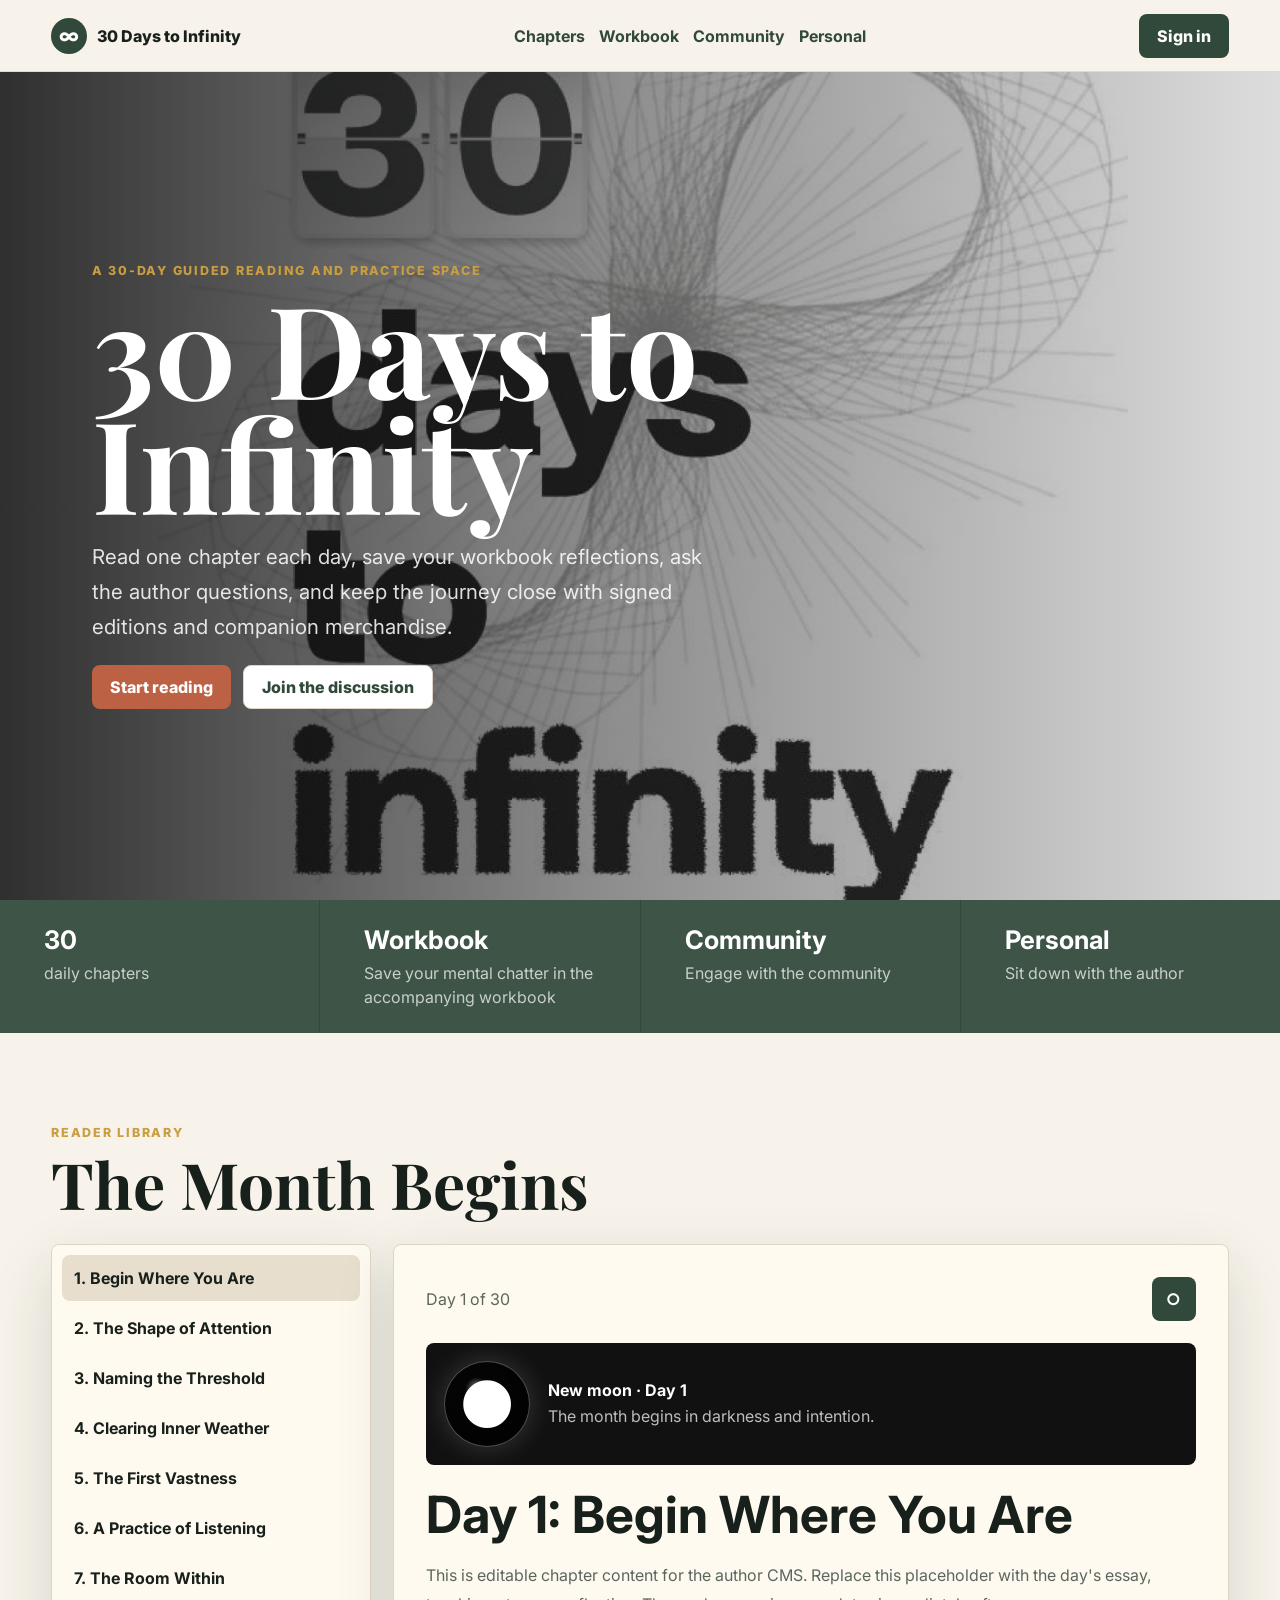
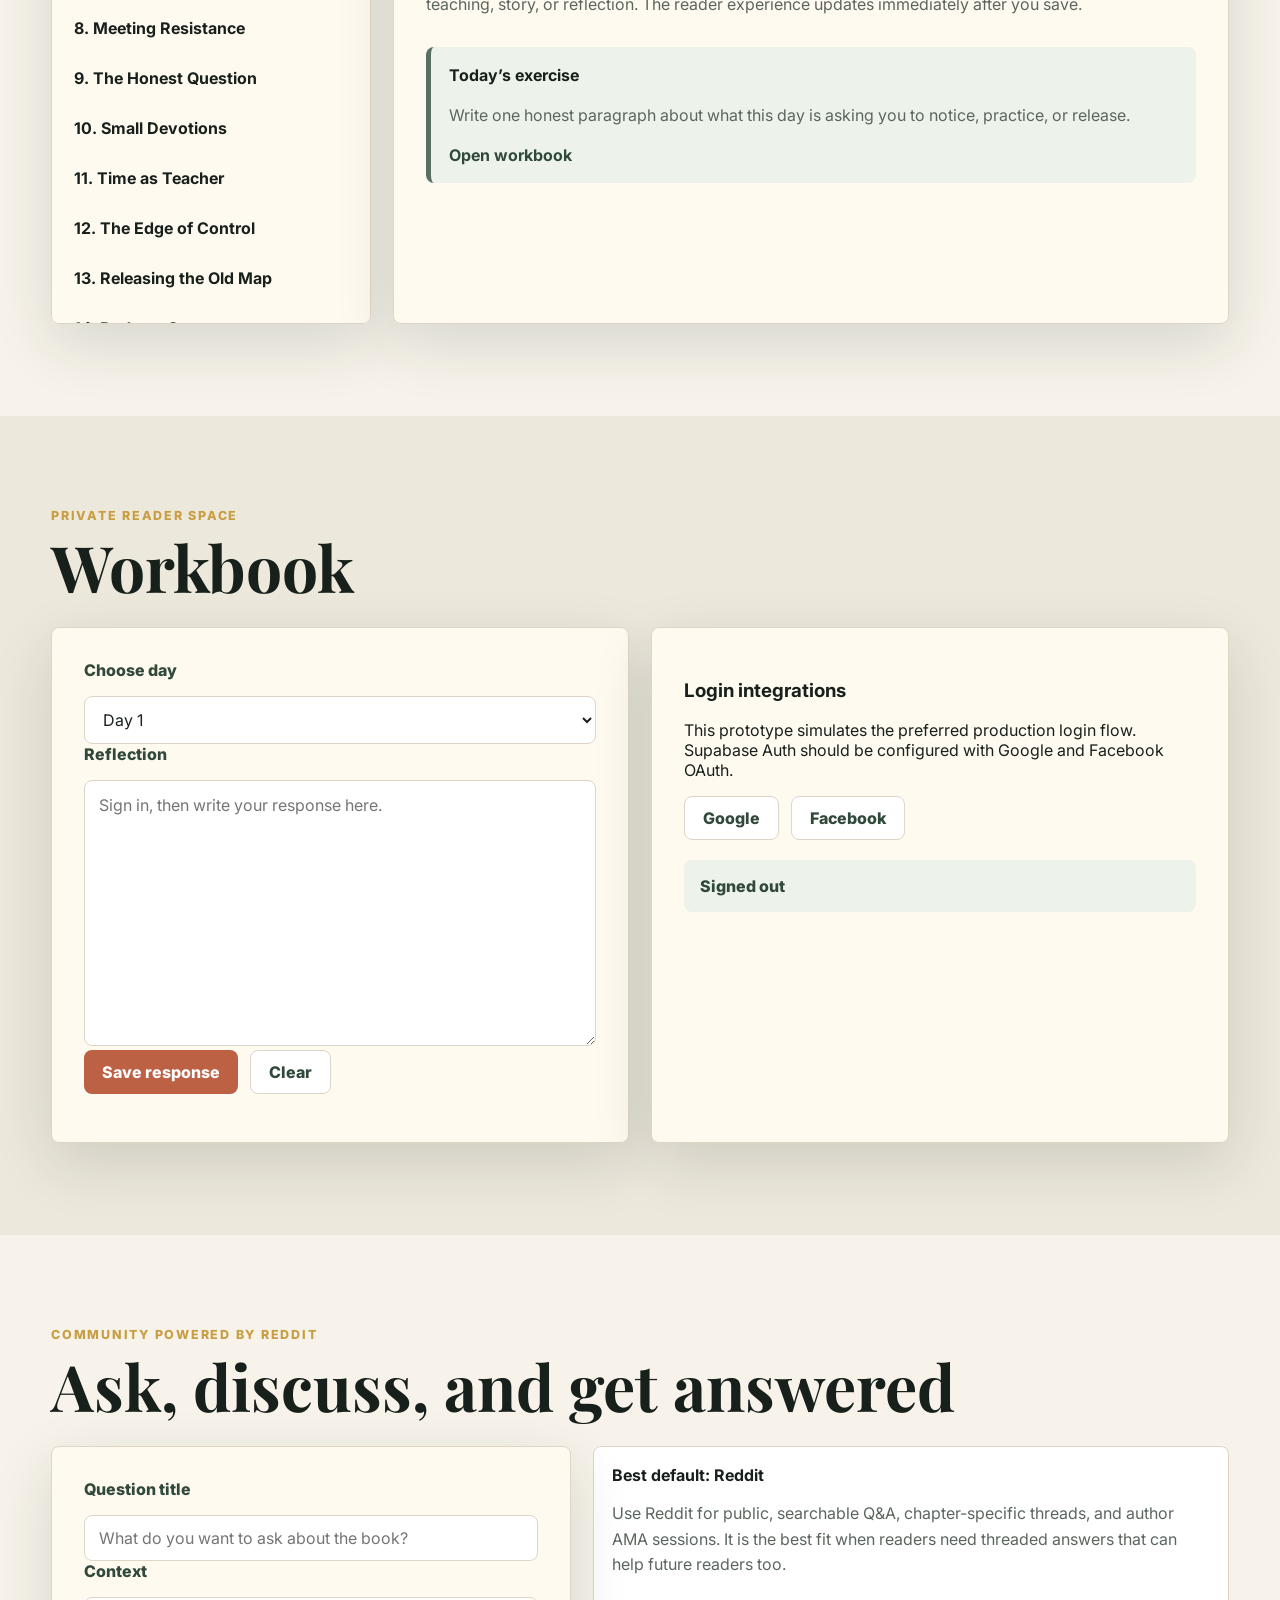
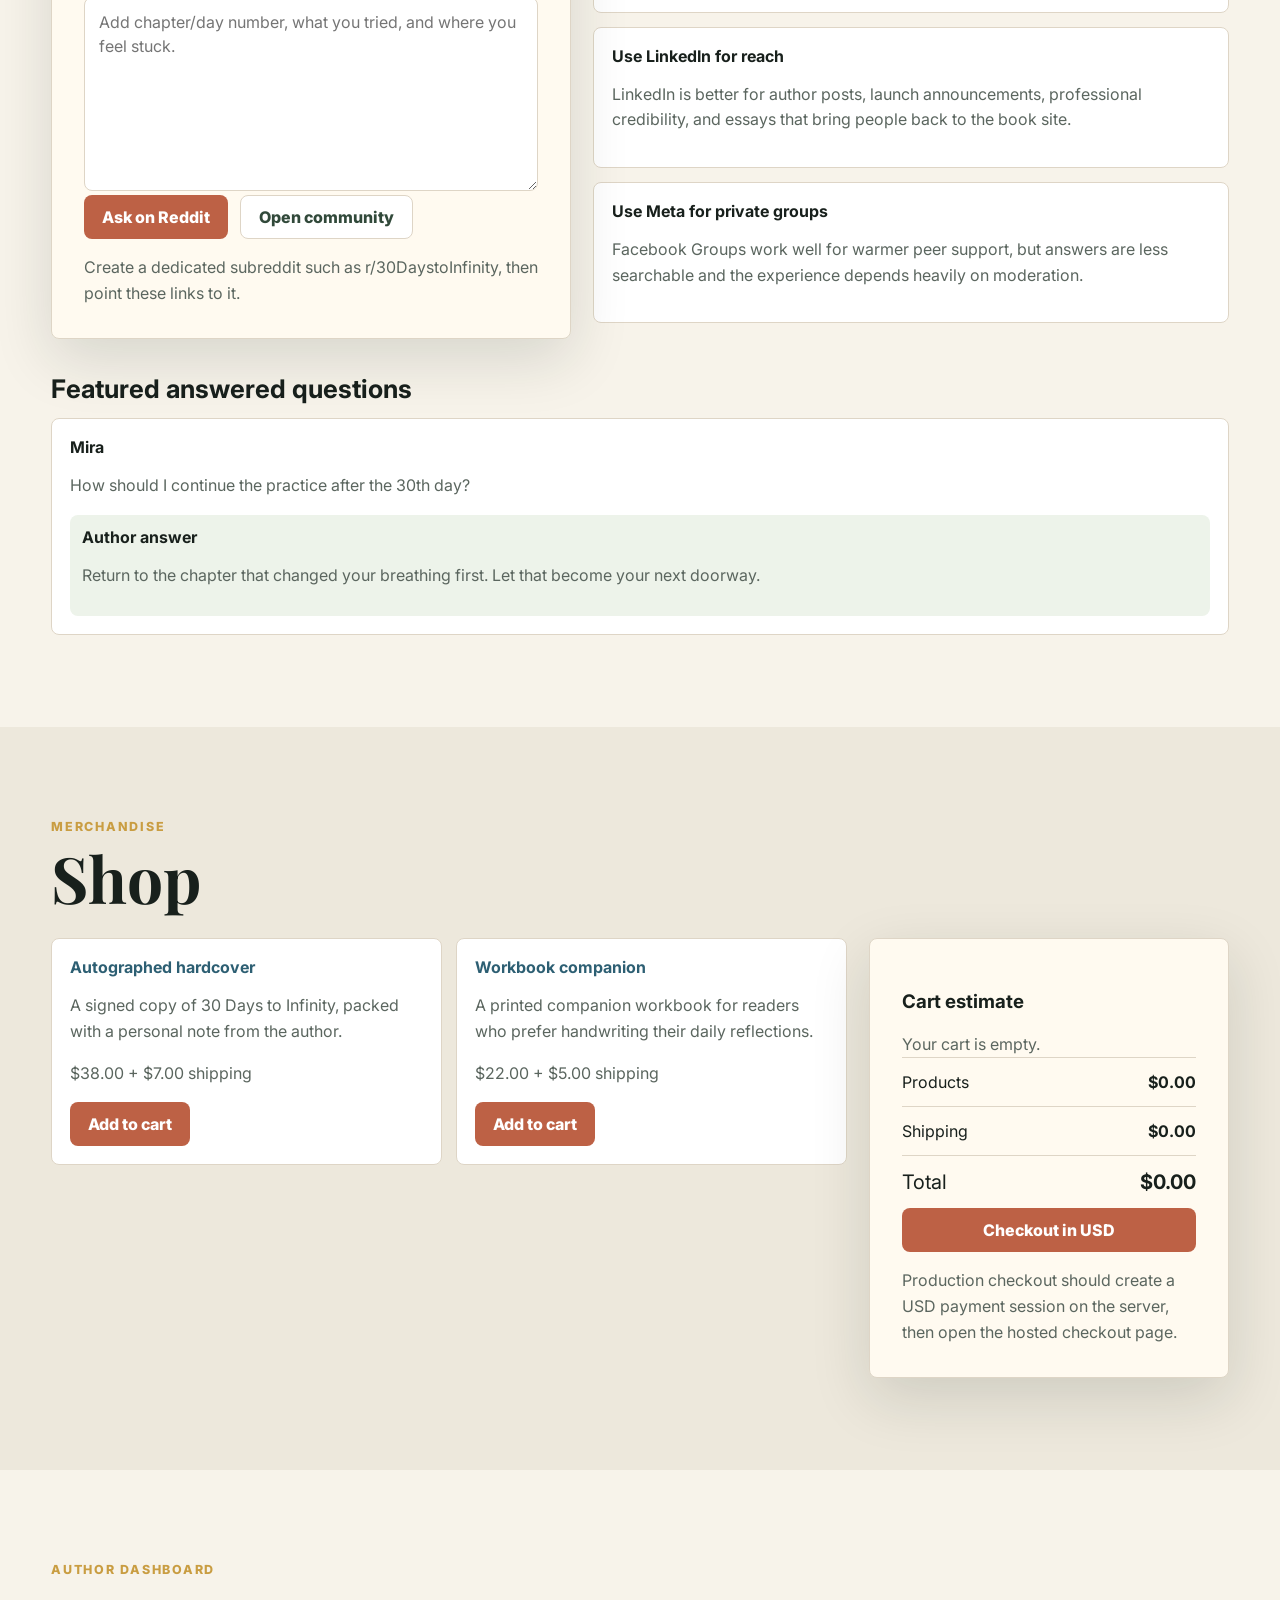
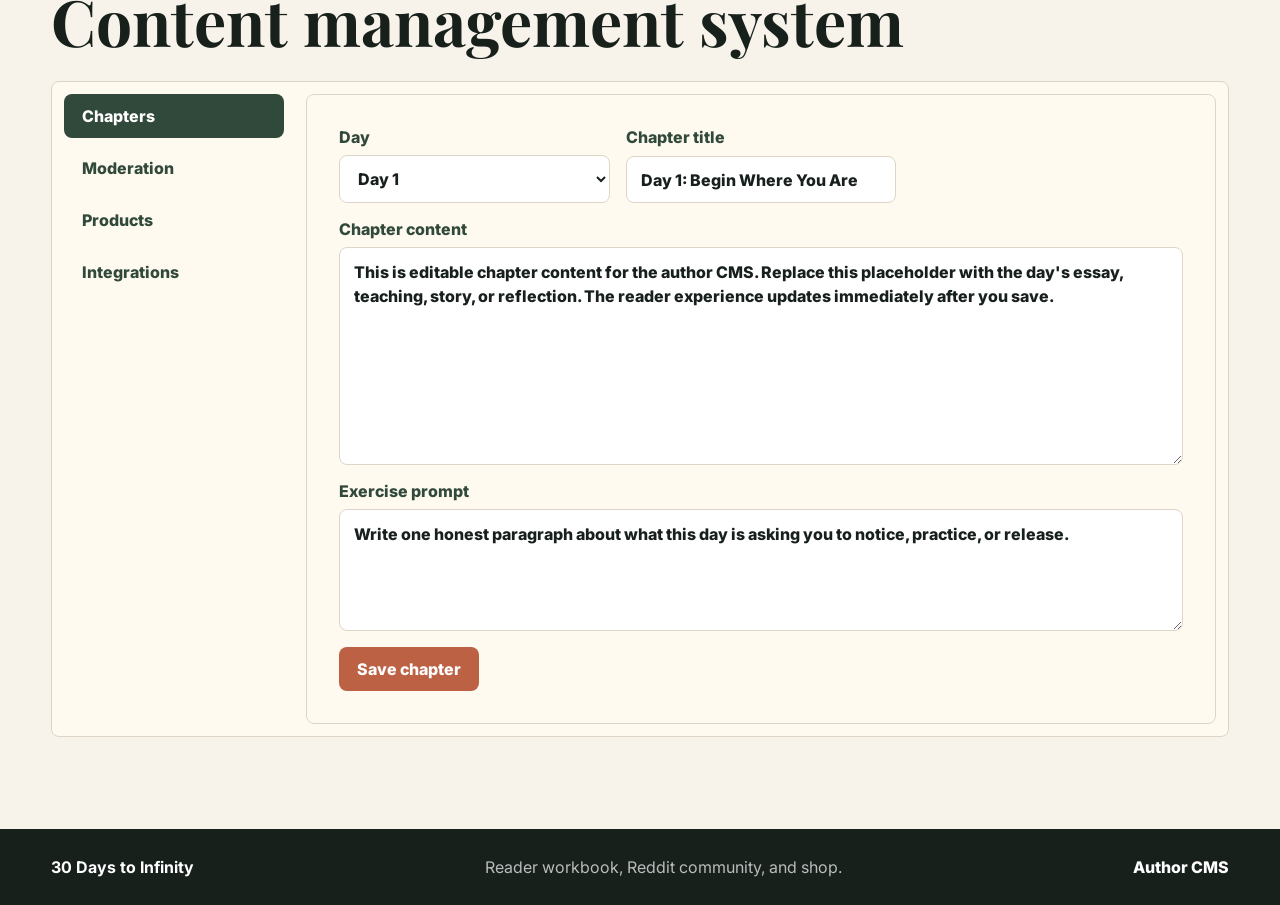
==== index.html @ 1b07949b "Refine homepage prompts and add moon phases" ====
<!doctype html>
<html lang="en">
  <head>
    <meta charset="UTF-8" />
    <meta name="viewport" content="width=device-width, initial-scale=1.0" />
    <title>30 Days to Infinity</title>
    <link rel="preconnect" href="https://fonts.googleapis.com" />
    <link rel="preconnect" href="https://fonts.gstatic.com" crossorigin />
    <link
      href="https://fonts.googleapis.com/css2?family=Inter:wght@400;500;600;700;800&family=Playfair+Display:wght@700;800&display=swap"
      rel="stylesheet"
    />
    <link rel="stylesheet" href="styles.css" />
  </head>
  <body>
    <header class="site-header">
      <a class="brand" href="#home" aria-label="30 Days to Infinity home">
        <span class="brand-mark">∞</span>
        <span>30 Days to Infinity</span>
      </a>
      <nav aria-label="Primary">
        <a href="#chapters">Chapters</a>
        <a href="#workbook">Workbook</a>
        <a href="#community">Community</a>
        <a href="#shop">Personal</a>
      </nav>
      <button class="ghost-button" id="loginButton" type="button">Sign in</button>
    </header>

    <main>
      <section class="hero" id="home">
        <div class="hero-copy">
          <p class="eyebrow">A 30-day guided reading and practice space</p>
          <h1>30 Days to Infinity</h1>
          <p>
            Read one chapter each day, save your workbook reflections, ask the author
            questions, and keep the journey close with signed editions and companion
            merchandise.
          </p>
          <div class="hero-actions">
            <a class="primary-button" href="#chapters">Start reading</a>
            <a class="secondary-button" href="#community">Join the discussion</a>
          </div>
        </div>
      </section>

      <section class="status-band" aria-label="Platform status">
        <div>
          <strong>30</strong>
          <span>daily chapters</span>
        </div>
        <a href="#workbook">
          <strong>Workbook</strong>
          <span>Save your mental chatter in the accompanying workbook</span>
        </a>
        <a href="#community">
          <strong>Community</strong>
          <span>Engage with the community</span>
        </a>
        <a href="#shop">
          <strong>Personal</strong>
          <span>Sit down with the author</span>
        </a>
      </section>

      <section class="app-section" id="chapters">
        <div class="section-heading">
          <p class="eyebrow">Reader library</p>
          <h2>The Month Begins</h2>
        </div>
        <div class="reader-layout">
          <aside class="chapter-list" id="chapterList" aria-label="Chapter list"></aside>
          <article class="chapter-reader">
            <div class="reader-toolbar">
              <span id="chapterMeta"></span>
              <button class="icon-button" id="toggleComplete" type="button" title="Mark chapter complete">✓</button>
            </div>
            <div class="moon-phase" id="moonPhase">
              <div class="moon-glyph" id="moonGlyph" aria-hidden="true">🌑</div>
              <div>
                <strong id="moonPhaseName">New moon</strong>
                <span id="moonPhaseNote">Day 1 begins in darkness and intention.</span>
              </div>
            </div>
            <h3 id="chapterTitle"></h3>
            <p id="chapterBody"></p>
            <div class="exercise-callout">
              <strong>Today’s exercise</strong>
              <p id="chapterExercise"></p>
              <a class="text-link" href="#workbook">Open workbook</a>
            </div>
          </article>
        </div>
      </section>

      <section class="app-section muted" id="workbook">
        <div class="section-heading">
          <p class="eyebrow">Private reader space</p>
          <h2>Workbook</h2>
        </div>
        <div class="workbook-grid">
          <div class="tool-panel">
            <label for="workbookDay">Choose day</label>
            <select id="workbookDay"></select>
            <label for="workbookResponse">Reflection</label>
            <textarea id="workbookResponse" rows="10" placeholder="Sign in, then write your response here."></textarea>
            <div class="form-row">
              <button class="primary-button" id="saveWorkbook" type="button">Save response</button>
              <button class="secondary-button" id="clearWorkbook" type="button">Clear</button>
            </div>
            <p class="helper-text" id="workbookStatus"></p>
          </div>
          <div class="tool-panel">
            <h3>Login integrations</h3>
            <p>
              This prototype simulates the preferred production login flow.
              Supabase Auth should be configured with Google and Facebook OAuth.
            </p>
            <div class="provider-grid">
              <button class="provider" data-provider="Google" type="button">Google</button>
              <button class="provider" data-provider="Facebook" type="button">Facebook</button>
            </div>
            <div class="current-user" id="currentUser">Signed out</div>
          </div>
        </div>
      </section>

      <section class="app-section" id="community">
        <div class="section-heading">
          <p class="eyebrow">Community powered by Reddit</p>
          <h2>Ask, discuss, and get answered</h2>
        </div>
        <div class="reddit-layout">
          <form class="tool-panel reddit-compose" id="redditQuestionForm">
            <label for="redditTitle">Question title</label>
            <input id="redditTitle" type="text" placeholder="What do you want to ask about the book?" />
            <label for="redditBody">Context</label>
            <textarea id="redditBody" rows="7" placeholder="Add chapter/day number, what you tried, and where you feel stuck."></textarea>
            <div class="form-row">
              <button class="primary-button" type="submit">Ask on Reddit</button>
              <a class="secondary-button" id="redditCommunityLink" href="https://www.reddit.com/r/30DaystoInfinity/" target="_blank" rel="noreferrer">Open community</a>
            </div>
            <p class="helper-text" id="redditStatus">Create a dedicated subreddit such as r/30DaystoInfinity, then point these links to it.</p>
          </form>
          <div class="community-advice">
            <article class="integration-card">
              <strong>Best default: Reddit</strong>
              <p>Use Reddit for public, searchable Q&A, chapter-specific threads, and author AMA sessions. It is the best fit when readers need threaded answers that can help future readers too.</p>
            </article>
            <article class="integration-card">
              <strong>Use LinkedIn for reach</strong>
              <p>LinkedIn is better for author posts, launch announcements, professional credibility, and essays that bring people back to the book site.</p>
            </article>
            <article class="integration-card">
              <strong>Use Meta for private groups</strong>
              <p>Facebook Groups work well for warmer peer support, but answers are less searchable and the experience depends heavily on moderation.</p>
            </article>
          </div>
          <div class="featured-questions">
            <h3>Featured answered questions</h3>
            <div class="question-board" id="questionBoard"></div>
          </div>
        </div>
      </section>

      <section class="app-section muted" id="shop">
        <div class="section-heading">
          <p class="eyebrow">Merchandise</p>
          <h2>Shop</h2>
        </div>
        <div class="shop-layout">
          <div class="product-grid" id="productGrid"></div>
          <aside class="cart-panel">
            <h3>Cart estimate</h3>
            <div id="cartItems"></div>
            <div class="cart-line">
              <span>Products</span>
              <strong id="cartSubtotal">$0.00</strong>
            </div>
            <div class="cart-line">
              <span>Shipping</span>
              <strong id="cartShipping">$0.00</strong>
            </div>
            <div class="cart-total">
              <span>Total</span>
              <strong id="cartTotal">$0.00</strong>
            </div>
            <button class="primary-button full-width" id="checkoutButton" type="button">Checkout in USD</button>
            <p class="helper-text" id="checkoutStatus">Production checkout should create a USD payment session on the server, then open the hosted checkout page.</p>
          </aside>
        </div>
      </section>

      <section class="app-section" id="admin">
        <div class="section-heading">
          <p class="eyebrow">Author dashboard</p>
          <h2>Content management system</h2>
        </div>
        <div class="admin-shell">
          <aside class="admin-tabs" aria-label="CMS sections">
            <button class="active" data-admin-tab="chapters" type="button">Chapters</button>
            <button data-admin-tab="community" type="button">Moderation</button>
            <button data-admin-tab="products" type="button">Products</button>
            <button data-admin-tab="integrations" type="button">Integrations</button>
          </aside>
          <div class="admin-panel active" id="admin-chapters">
            <div class="form-grid">
              <label>
                Day
                <select id="cmsDay"></select>
              </label>
              <label>
                Chapter title
                <input id="cmsTitle" type="text" />
              </label>
            </div>
            <label>
              Chapter content
              <textarea id="cmsBody" rows="8"></textarea>
            </label>
            <label>
              Exercise prompt
              <textarea id="cmsExercise" rows="4"></textarea>
            </label>
            <button class="primary-button" id="saveChapter" type="button">Save chapter</button>
          </div>
          <div class="admin-panel" id="admin-community">
            <div class="moderation-list" id="moderationList"></div>
          </div>
          <div class="admin-panel" id="admin-products">
            <div class="form-grid">
              <label>
                Product
                <input id="productName" type="text" placeholder="Autographed copy" />
              </label>
              <label>
                Price
                <input id="productPrice" type="number" min="0" step="0.01" />
              </label>
              <label>
                Shipping
                <input id="productShipping" type="number" min="0" step="0.01" />
              </label>
            </div>
            <label>
              Description
              <textarea id="productDescription" rows="4"></textarea>
            </label>
            <button class="primary-button" id="addProduct" type="button">Add product</button>
          </div>
          <div class="admin-panel" id="admin-integrations">
            <div class="integration-grid">
              <div class="integration-card">
                <strong>Supabase CMS</strong>
                <p>Public chapters, private workbook responses, author-only CMS updates, and approval-first community moderation.</p>
                <code>docs/supabase-schema.sql</code>
              </div>
              <div class="integration-card">
                <strong>Google + Facebook login</strong>
                <p>Enable both providers in Supabase Auth and restrict moderator tools to users listed in the author profile table.</p>
                <code>SUPABASE_URL · SUPABASE_ANON_KEY</code>
              </div>
              <div class="integration-card">
                <strong>USD checkout</strong>
                <p>Create checkout sessions from a serverless endpoint, calculate product and shipping totals server-side, and confirm payment webhooks.</p>
                <code>CHECKOUT_PUBLIC_KEY · CHECKOUT_SECRET_KEY</code>
              </div>
            </div>
          </div>
        </div>
      </section>
    </main>

    <footer>
      <strong>30 Days to Infinity</strong>
      <span>Reader workbook, Reddit community, and shop.</span>
      <a href="#admin">Author CMS</a>
    </footer>

    <script src="app.js"></script>
  </body>
</html>
---- styles.css ----
:root {
  color-scheme: light;
  --ink: #18201c;
  --muted-ink: #5b665f;
  --paper: #f7f3ea;
  --panel: #fffaf0;
  --line: #ded5c6;
  --sage: #586f61;
  --sage-dark: #31493a;
  --terracotta: #bd6145;
  --gold: #c99d42;
  --blue: #2d5f73;
  --shadow: 0 20px 60px rgba(24, 32, 28, 0.14);
}

* {
  box-sizing: border-box;
}

html {
  scroll-behavior: smooth;
}

body {
  margin: 0;
  background: var(--paper);
  color: var(--ink);
  font-family: Inter, system-ui, sans-serif;
}

button,
input,
select,
textarea {
  font: inherit;
}

.site-header {
  align-items: center;
  backdrop-filter: blur(18px);
  background: rgba(247, 243, 234, 0.88);
  border-bottom: 1px solid rgba(222, 213, 198, 0.8);
  display: flex;
  gap: 24px;
  justify-content: space-between;
  min-height: 72px;
  padding: 12px clamp(18px, 4vw, 56px);
  position: sticky;
  top: 0;
  z-index: 10;
}

.brand {
  align-items: center;
  color: var(--ink);
  display: inline-flex;
  font-weight: 800;
  gap: 10px;
  text-decoration: none;
}

.brand-mark {
  align-items: center;
  background: var(--sage-dark);
  border-radius: 50%;
  color: #fff;
  display: inline-flex;
  font-size: 20px;
  height: 36px;
  justify-content: center;
  width: 36px;
}

nav {
  display: flex;
  flex-wrap: wrap;
  gap: 14px;
  justify-content: center;
}

nav a,
.text-link {
  color: var(--sage-dark);
  font-weight: 700;
  text-decoration: none;
}

.hero {
  align-items: center;
  background:
    linear-gradient(90deg, rgba(12, 13, 12, 0.86), rgba(12, 13, 12, 0.48) 46%, rgba(12, 13, 12, 0.14)),
    url("assets/book-cover.png") center / cover no-repeat;
  background-color: #111;
  color: #fff;
  display: flex;
  min-height: calc(100vh - 72px);
  padding: clamp(40px, 8vw, 92px);
}

.hero-copy {
  max-width: 680px;
}

.eyebrow {
  color: var(--gold);
  font-size: 0.78rem;
  font-weight: 800;
  letter-spacing: 0.14em;
  margin: 0 0 12px;
  text-transform: uppercase;
}

.hero h1,
.section-heading h2 {
  font-family: "Playfair Display", Georgia, serif;
}

.hero h1 {
  font-size: clamp(3.6rem, 10vw, 8.8rem);
  line-height: 0.9;
  margin: 0;
}

.hero p:not(.eyebrow) {
  color: rgba(255, 255, 255, 0.86);
  font-size: clamp(1rem, 2vw, 1.28rem);
  line-height: 1.7;
  max-width: 620px;
}

.hero-actions,
.form-row,
.provider-grid {
  display: flex;
  flex-wrap: wrap;
  gap: 12px;
}

.primary-button,
.secondary-button,
.ghost-button,
.icon-button,
.provider,
.admin-tabs button {
  border: 0;
  border-radius: 8px;
  cursor: pointer;
  font-weight: 800;
  min-height: 44px;
  padding: 0 18px;
}

.primary-button {
  align-items: center;
  background: var(--terracotta);
  color: #fff;
  display: inline-flex;
  justify-content: center;
  text-decoration: none;
}

.secondary-button,
.provider {
  align-items: center;
  background: #fff;
  border: 1px solid var(--line);
  color: var(--sage-dark);
  display: inline-flex;
  justify-content: center;
  text-decoration: none;
}

.ghost-button {
  background: var(--sage-dark);
  color: #fff;
}

.icon-button {
  aspect-ratio: 1;
  background: var(--sage-dark);
  color: #fff;
  padding: 0;
  width: 44px;
}

.status-band {
  background: var(--sage-dark);
  color: #fff;
  display: grid;
  gap: 1px;
  grid-template-columns: repeat(4, minmax(0, 1fr));
}

.status-band div,
.status-band a {
  background: rgba(255, 255, 255, 0.06);
  color: #fff;
  display: block;
  padding: 24px clamp(18px, 4vw, 44px);
  text-decoration: none;
}

.status-band a {
  transition:
    background 160ms ease,
    transform 160ms ease;
}

.status-band a:hover {
  background: rgba(255, 255, 255, 0.12);
  transform: translateY(-2px);
}

.status-band strong {
  display: block;
  font-size: clamp(1.35rem, 2vw, 2rem);
}

.status-band span {
  color: rgba(255, 255, 255, 0.72);
  display: block;
  line-height: 1.5;
  margin-top: 6px;
}

.app-section {
  padding: clamp(48px, 8vw, 92px) clamp(18px, 4vw, 56px);
}

.muted {
  background: #ede8dc;
}

.section-heading {
  margin: 0 auto 28px;
  max-width: 1180px;
}

.section-heading h2 {
  font-size: clamp(2.2rem, 5vw, 4.4rem);
  line-height: 1;
  margin: 0;
}

.reader-layout,
.workbook-grid,
.community-layout,
.reddit-layout,
.shop-layout,
.admin-shell {
  display: grid;
  gap: 22px;
  margin: 0 auto;
  max-width: 1180px;
}

.reader-layout {
  grid-template-columns: minmax(220px, 320px) 1fr;
}

.chapter-list,
.chapter-reader,
.tool-panel,
.cart-panel,
.admin-shell,
.admin-panel {
  background: var(--panel);
  border: 1px solid var(--line);
  border-radius: 8px;
  box-shadow: var(--shadow);
}

.chapter-list {
  max-height: 680px;
  overflow: auto;
  padding: 10px;
}

.chapter-list button {
  background: transparent;
  border: 0;
  border-radius: 8px;
  color: var(--ink);
  cursor: pointer;
  display: block;
  font-weight: 700;
  margin-bottom: 4px;
  min-height: 46px;
  padding: 10px 12px;
  text-align: left;
  width: 100%;
}

.chapter-list button.active {
  background: #e7decd;
}

.chapter-reader,
.tool-panel,
.cart-panel,
.admin-panel {
  padding: clamp(18px, 3vw, 32px);
}

.reader-toolbar,
.cart-line,
.cart-total {
  align-items: center;
  display: flex;
  justify-content: space-between;
}

.reader-toolbar {
  color: var(--muted-ink);
  gap: 12px;
}

.moon-phase {
  align-items: center;
  background: #111;
  border-radius: 8px;
  color: #fff;
  display: flex;
  gap: 18px;
  margin-top: 22px;
  padding: 18px;
}

.moon-glyph {
  align-items: center;
  aspect-ratio: 1;
  background:
    radial-gradient(circle at 38% 32%, rgba(255, 255, 255, 0.55), transparent 15%),
    #050505;
  border: 1px solid rgba(255, 255, 255, 0.28);
  border-radius: 50%;
  box-shadow:
    inset -12px -16px 28px rgba(0, 0, 0, 0.62),
    0 0 28px rgba(255, 255, 255, 0.16);
  display: inline-flex;
  font-size: 3.4rem;
  height: 86px;
  justify-content: center;
  line-height: 1;
  width: 86px;
}

.moon-phase strong,
.moon-phase span {
  display: block;
}

.moon-phase span {
  color: rgba(255, 255, 255, 0.72);
  line-height: 1.5;
  margin-top: 4px;
}

.chapter-reader h3 {
  font-size: clamp(1.8rem, 4vw, 3.2rem);
  margin: 18px 0 12px;
}

.chapter-reader p {
  color: var(--muted-ink);
  line-height: 1.8;
}

.exercise-callout {
  background: #edf3ea;
  border-left: 5px solid var(--sage);
  border-radius: 8px;
  margin-top: 28px;
  padding: 18px;
}

.workbook-grid,
.community-layout,
.reddit-layout,
.shop-layout {
  grid-template-columns: 1fr 1fr;
}

label {
  color: var(--sage-dark);
  display: grid;
  font-weight: 800;
  gap: 8px;
  margin-bottom: 16px;
}

input,
select,
textarea {
  background: #fff;
  border: 1px solid var(--line);
  border-radius: 8px;
  color: var(--ink);
  padding: 12px 14px;
  width: 100%;
}

textarea {
  line-height: 1.5;
  resize: vertical;
}

.helper-text {
  color: var(--muted-ink);
  line-height: 1.6;
  margin-bottom: 0;
}

.current-user {
  background: #edf3ea;
  border-radius: 8px;
  color: var(--sage-dark);
  font-weight: 800;
  margin-top: 20px;
  padding: 16px;
}

.question-board,
.product-grid,
.moderation-list {
  display: grid;
  gap: 14px;
}

.question-card,
.product-card,
.moderation-card,
.cart-item,
.integration-card {
  background: #fff;
  border: 1px solid var(--line);
  border-radius: 8px;
  padding: 18px;
}

.question-card.pending {
  border-style: dashed;
}

.question-card p,
.product-card p,
.moderation-card p,
.integration-card p {
  color: var(--muted-ink);
  line-height: 1.6;
}

.integration-grid {
  display: grid;
  gap: 14px;
  grid-template-columns: repeat(3, minmax(0, 1fr));
}

.integration-card code {
  background: #edf3ea;
  border-radius: 6px;
  color: var(--sage-dark);
  display: block;
  font-size: 0.86rem;
  overflow-wrap: anywhere;
  padding: 10px;
}

.reddit-layout {
  align-items: start;
  grid-template-columns: minmax(280px, 0.9fr) minmax(300px, 1.1fr);
}

.reddit-compose {
  position: sticky;
  top: 92px;
}

.community-advice {
  display: grid;
  gap: 14px;
}

.featured-questions {
  grid-column: 1 / -1;
}

.featured-questions h3 {
  font-size: 1.6rem;
  margin: 12px 0 14px;
}

.answer {
  background: #edf3ea;
  border-radius: 8px;
  margin-top: 12px;
  padding: 12px;
}

.shop-layout {
  align-items: start;
  grid-template-columns: 1fr minmax(280px, 360px);
}

.product-grid {
  grid-template-columns: repeat(2, minmax(0, 1fr));
}

.product-card strong {
  color: var(--blue);
  display: block;
  margin-bottom: 8px;
}

.cart-panel {
  position: sticky;
  top: 92px;
}

.cart-line,
.cart-total {
  border-top: 1px solid var(--line);
  padding: 14px 0;
}

.cart-total {
  font-size: 1.25rem;
}

.full-width {
  width: 100%;
}

.admin-shell {
  align-items: start;
  box-shadow: none;
  grid-template-columns: 220px 1fr;
  padding: 12px;
}

.admin-tabs {
  display: grid;
  gap: 8px;
}

.admin-tabs button {
  background: transparent;
  color: var(--sage-dark);
  text-align: left;
}

.admin-tabs button.active {
  background: var(--sage-dark);
  color: #fff;
}

.admin-panel {
  box-shadow: none;
  display: none;
}

.admin-panel.active {
  display: block;
}

.form-grid {
  display: grid;
  gap: 16px;
  grid-template-columns: repeat(3, minmax(0, 1fr));
}

footer {
  align-items: center;
  background: var(--ink);
  color: #fff;
  display: flex;
  flex-wrap: wrap;
  gap: 12px;
  justify-content: space-between;
  padding: 28px clamp(18px, 4vw, 56px);
}

footer span {
  color: rgba(255, 255, 255, 0.7);
}

footer a {
  color: #fff;
  font-weight: 800;
  text-decoration: none;
}

@media (max-width: 900px) {
  .site-header {
    align-items: flex-start;
    flex-direction: column;
  }

  nav {
    justify-content: flex-start;
  }

  .hero {
    min-height: 760px;
  }

  .status-band,
  .reader-layout,
  .workbook-grid,
  .community-layout,
  .reddit-layout,
  .shop-layout,
  .admin-shell,
  .product-grid,
  .integration-grid,
  .form-grid {
    grid-template-columns: 1fr;
  }

  .cart-panel {
    position: static;
  }
}

@media (max-width: 560px) {
  .hero {
    background:
      linear-gradient(180deg, rgba(12, 13, 12, 0.48), rgba(12, 13, 12, 0.86)),
      url("assets/book-cover.png") center / cover no-repeat;
    align-items: flex-end;
    min-height: 760px;
    padding-top: 220px;
  }

  .hero h1 {
    font-size: clamp(3rem, 18vw, 4.8rem);
  }

  .primary-button,
  .secondary-button,
  .ghost-button {
    width: 100%;
  }
}
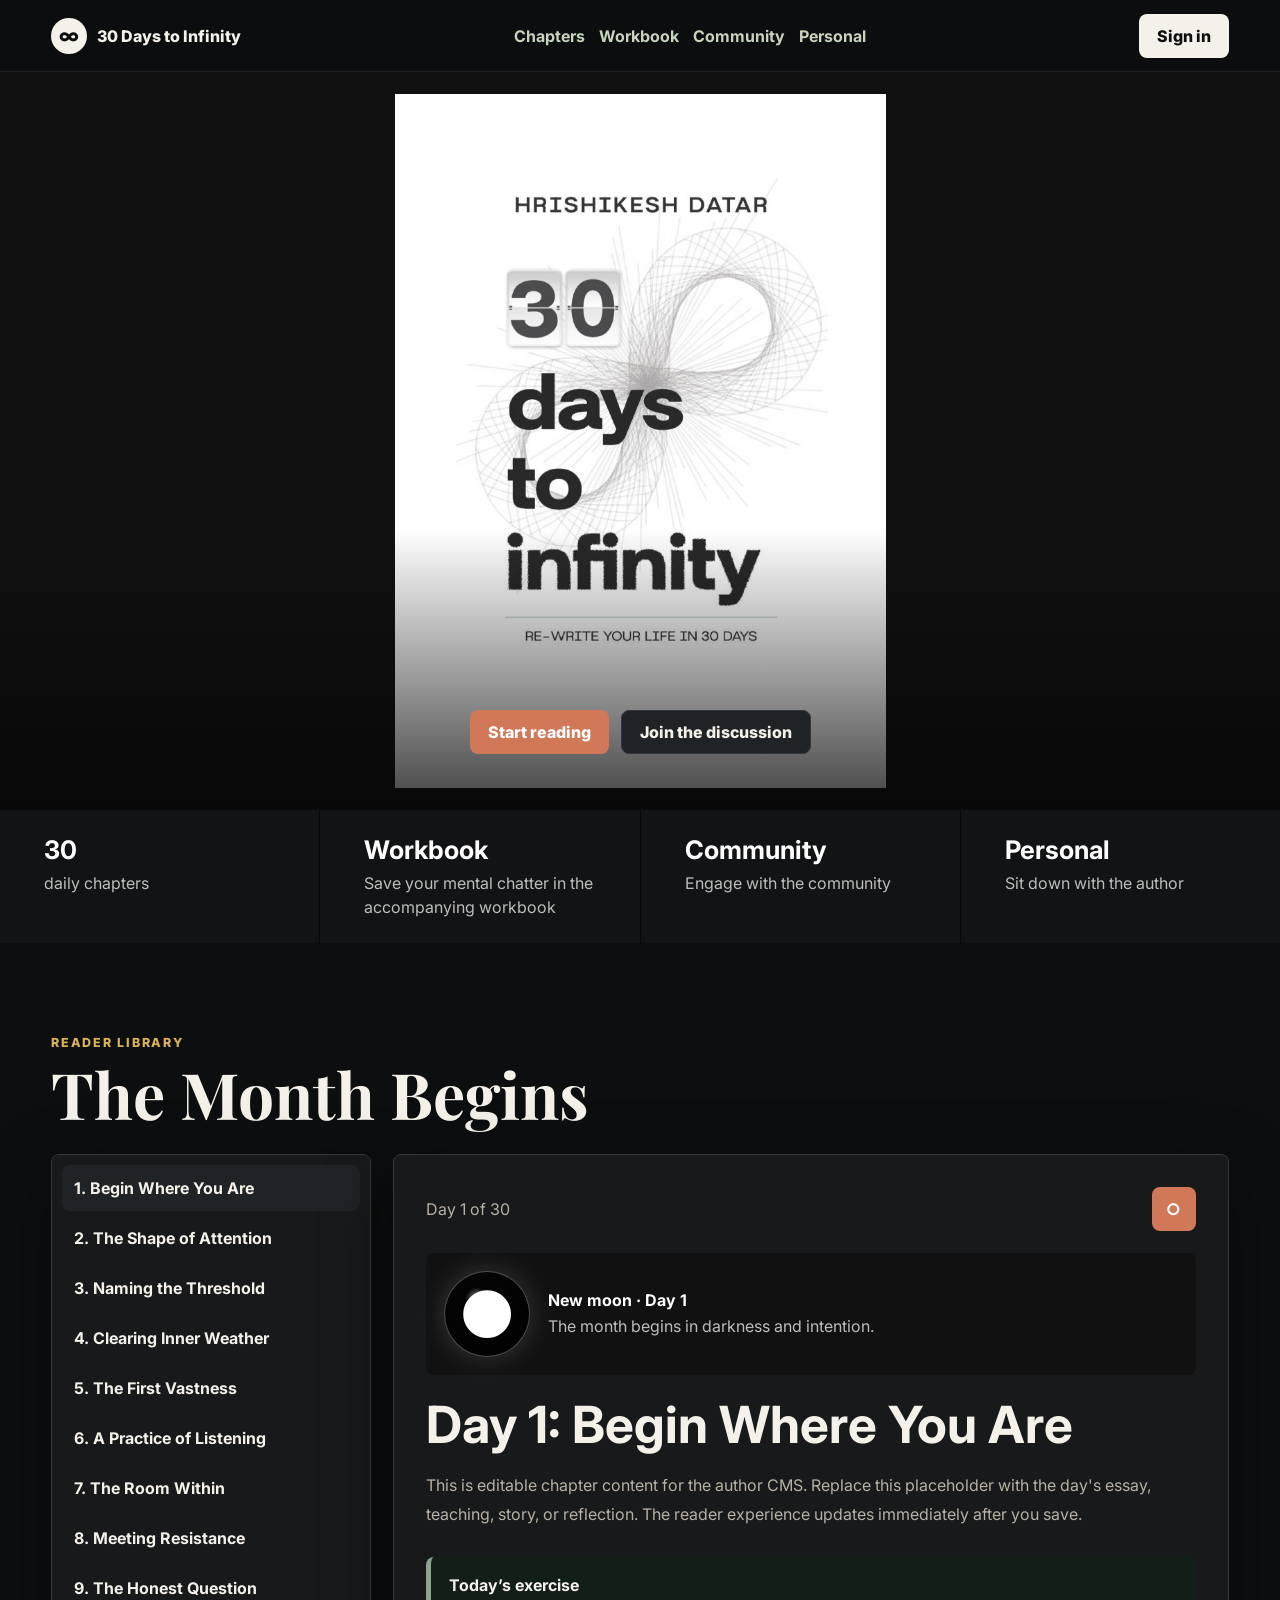
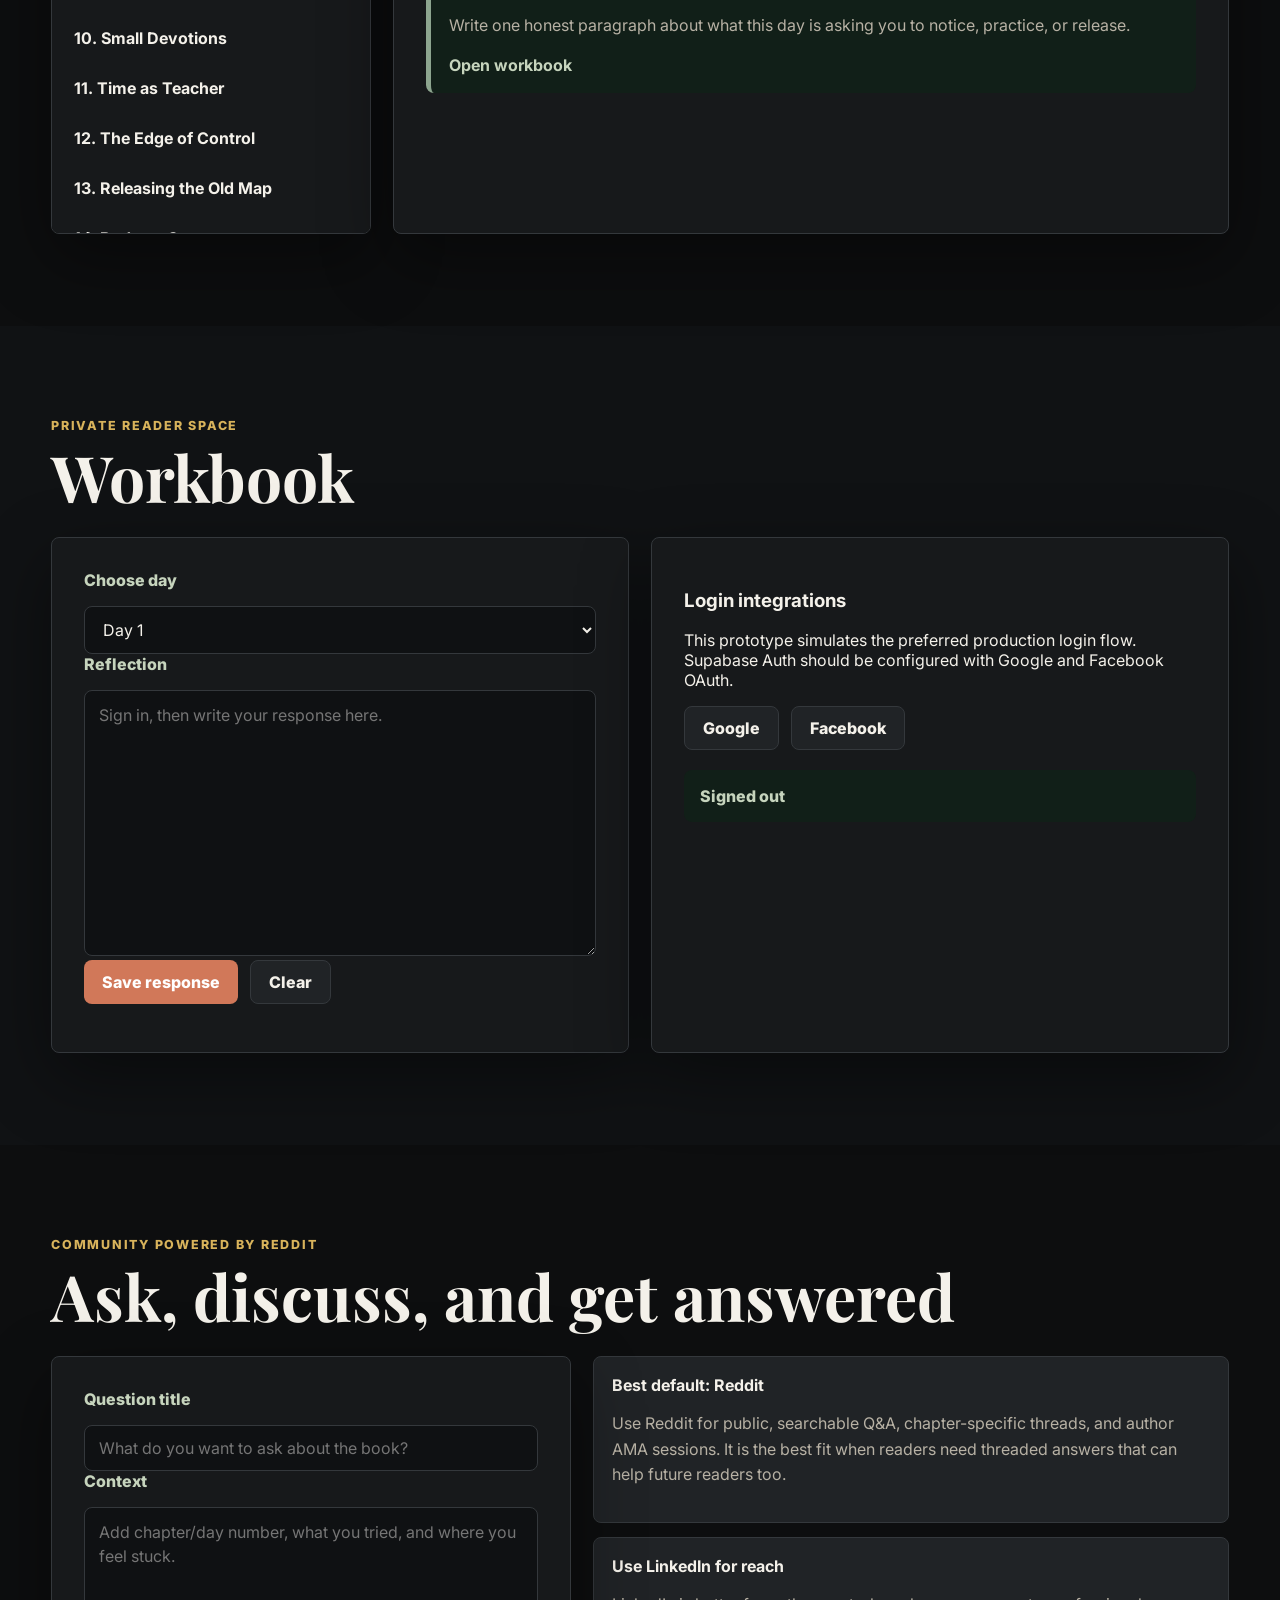
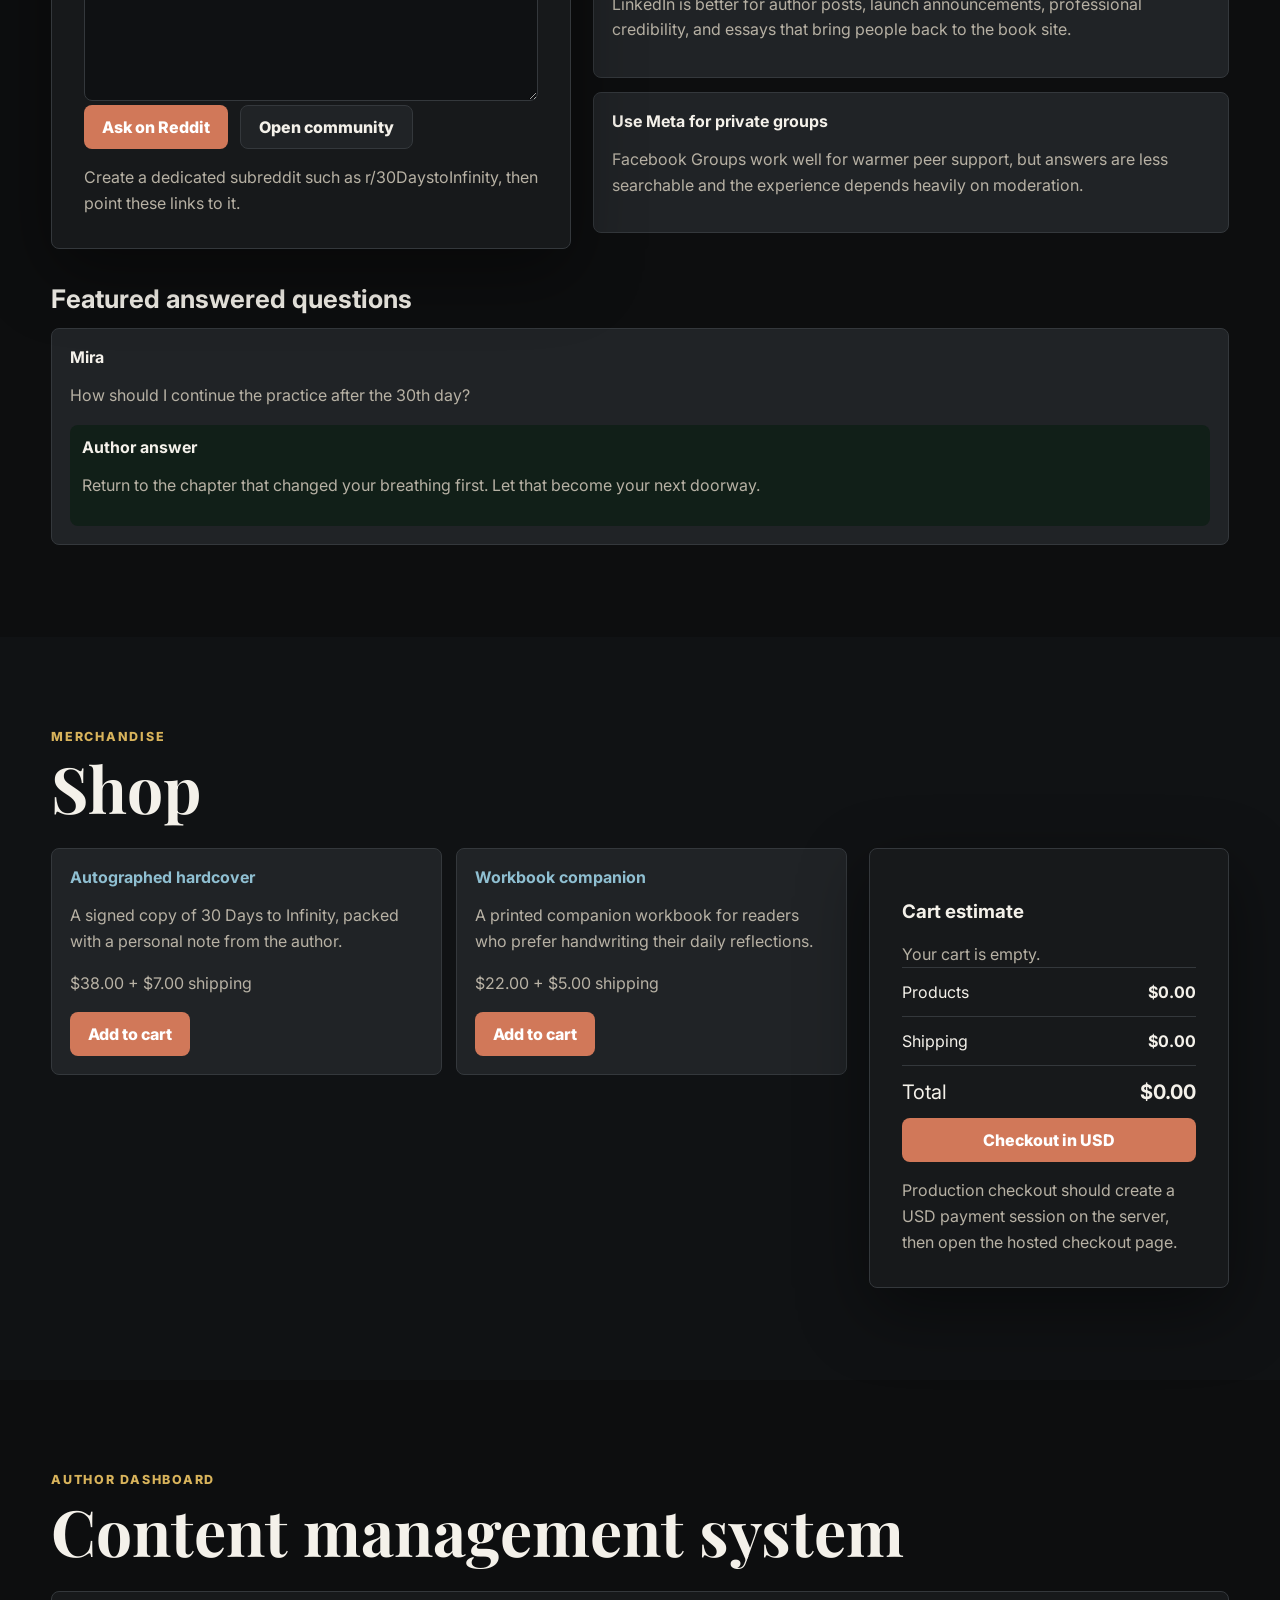
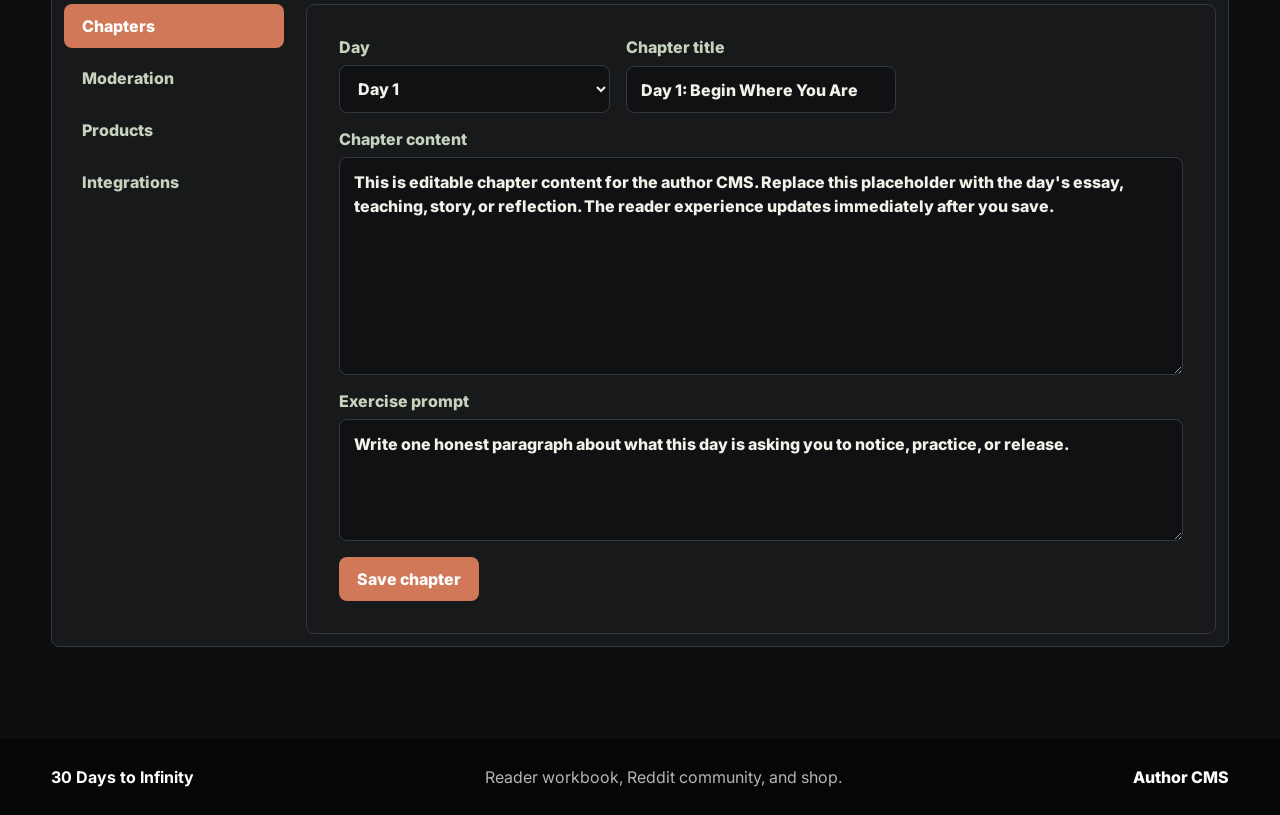
==== commit bc3aa17d: "Simplify hero and test dark mode" ====
--- a/index.html
+++ b/index.html
@@ -30,13 +30,6 @@
     <main>
       <section class="hero" id="home">
         <div class="hero-copy">
-          <p class="eyebrow">A 30-day guided reading and practice space</p>
-          <h1>30 Days to Infinity</h1>
-          <p>
-            Read one chapter each day, save your workbook reflections, ask the author
-            questions, and keep the journey close with signed editions and companion
-            merchandise.
-          </p>
           <div class="hero-actions">
             <a class="primary-button" href="#chapters">Start reading</a>
             <a class="secondary-button" href="#community">Join the discussion</a>
--- a/styles.css
+++ b/styles.css
@@ -1,16 +1,17 @@
 :root {
-  color-scheme: light;
-  --ink: #18201c;
-  --muted-ink: #5b665f;
-  --paper: #f7f3ea;
-  --panel: #fffaf0;
-  --line: #ded5c6;
-  --sage: #586f61;
-  --sage-dark: #31493a;
-  --terracotta: #bd6145;
-  --gold: #c99d42;
-  --blue: #2d5f73;
-  --shadow: 0 20px 60px rgba(24, 32, 28, 0.14);
+  color-scheme: dark;
+  --ink: #f4f1ea;
+  --muted-ink: #b7b1a4;
+  --paper: #0d0e0f;
+  --panel: #17191b;
+  --panel-strong: #202326;
+  --line: #34383c;
+  --sage: #8da58f;
+  --sage-dark: #c6d4bd;
+  --terracotta: #d17859;
+  --gold: #d8b35b;
+  --blue: #8fbfd1;
+  --shadow: 0 24px 70px rgba(0, 0, 0, 0.42);
 }
 
 * {
@@ -38,8 +39,8 @@
 .site-header {
   align-items: center;
   backdrop-filter: blur(18px);
-  background: rgba(247, 243, 234, 0.88);
-  border-bottom: 1px solid rgba(222, 213, 198, 0.8);
+  background: rgba(13, 14, 15, 0.88);
+  border-bottom: 1px solid rgba(255, 255, 255, 0.08);
   display: flex;
   gap: 24px;
   justify-content: space-between;
@@ -61,9 +62,9 @@
 
 .brand-mark {
   align-items: center;
-  background: var(--sage-dark);
+  background: var(--ink);
   border-radius: 50%;
-  color: #fff;
+  color: #0d0e0f;
   display: inline-flex;
   font-size: 20px;
   height: 36px;
@@ -86,19 +87,23 @@
 }
 
 .hero {
-  align-items: center;
+  align-items: flex-end;
   background:
-    linear-gradient(90deg, rgba(12, 13, 12, 0.86), rgba(12, 13, 12, 0.48) 46%, rgba(12, 13, 12, 0.14)),
-    url("assets/book-cover.png") center / cover no-repeat;
+    linear-gradient(180deg, rgba(5, 5, 5, 0), rgba(5, 5, 5, 0) 62%, rgba(5, 5, 5, 0.76)),
+    url("assets/book-cover.png") center / auto 94% no-repeat;
   background-color: #111;
   color: #fff;
   display: flex;
-  min-height: calc(100vh - 72px);
-  padding: clamp(40px, 8vw, 92px);
+  image-rendering: auto;
+  min-height: clamp(620px, 82vh, 820px);
+  padding: clamp(22px, 5vw, 56px);
 }
 
 .hero-copy {
-  max-width: 680px;
+  display: flex;
+  justify-content: center;
+  max-width: none;
+  width: 100%;
 }
 
 .eyebrow {
@@ -136,6 +141,10 @@
   gap: 12px;
 }
 
+.hero-actions {
+  justify-content: center;
+}
+
 .primary-button,
 .secondary-button,
 .ghost-button,
@@ -162,29 +171,29 @@
 .secondary-button,
 .provider {
   align-items: center;
-  background: #fff;
+  background: var(--panel-strong);
   border: 1px solid var(--line);
-  color: var(--sage-dark);
+  color: var(--ink);
   display: inline-flex;
   justify-content: center;
   text-decoration: none;
 }
 
 .ghost-button {
-  background: var(--sage-dark);
-  color: #fff;
+  background: var(--ink);
+  color: #0d0e0f;
 }
 
 .icon-button {
   aspect-ratio: 1;
-  background: var(--sage-dark);
+  background: var(--terracotta);
   color: #fff;
   padding: 0;
   width: 44px;
 }
 
 .status-band {
-  background: var(--sage-dark);
+  background: #050607;
   color: #fff;
   display: grid;
   gap: 1px;
@@ -193,7 +202,7 @@
 
 .status-band div,
 .status-band a {
-  background: rgba(255, 255, 255, 0.06);
+  background: rgba(255, 255, 255, 0.05);
   color: #fff;
   display: block;
   padding: 24px clamp(18px, 4vw, 44px);
@@ -228,7 +237,7 @@
 }
 
 .muted {
-  background: #ede8dc;
+  background: #101214;
 }
 
 .section-heading {
@@ -292,7 +301,7 @@
 }
 
 .chapter-list button.active {
-  background: #e7decd;
+  background: var(--panel-strong);
 }
 
 .chapter-reader,
@@ -367,7 +376,7 @@
 }
 
 .exercise-callout {
-  background: #edf3ea;
+  background: #111f18;
   border-left: 5px solid var(--sage);
   border-radius: 8px;
   margin-top: 28px;
@@ -392,7 +401,7 @@
 input,
 select,
 textarea {
-  background: #fff;
+  background: #0f1113;
   border: 1px solid var(--line);
   border-radius: 8px;
   color: var(--ink);
@@ -412,7 +421,7 @@
 }
 
 .current-user {
-  background: #edf3ea;
+  background: #111f18;
   border-radius: 8px;
   color: var(--sage-dark);
   font-weight: 800;
@@ -432,7 +441,7 @@
 .moderation-card,
 .cart-item,
 .integration-card {
-  background: #fff;
+  background: var(--panel-strong);
   border: 1px solid var(--line);
   border-radius: 8px;
   padding: 18px;
@@ -457,7 +466,7 @@
 }
 
 .integration-card code {
-  background: #edf3ea;
+  background: #111f18;
   border-radius: 6px;
   color: var(--sage-dark);
   display: block;
@@ -491,7 +500,7 @@
 }
 
 .answer {
-  background: #edf3ea;
+  background: #111f18;
   border-radius: 8px;
   margin-top: 12px;
   padding: 12px;
@@ -550,7 +559,7 @@
 }
 
 .admin-tabs button.active {
-  background: var(--sage-dark);
+  background: var(--terracotta);
   color: #fff;
 }
 
@@ -571,7 +580,7 @@
 
 footer {
   align-items: center;
-  background: var(--ink);
+  background: #050607;
   color: #fff;
   display: flex;
   flex-wrap: wrap;
@@ -625,11 +634,11 @@
 @media (max-width: 560px) {
   .hero {
     background:
-      linear-gradient(180deg, rgba(12, 13, 12, 0.48), rgba(12, 13, 12, 0.86)),
-      url("assets/book-cover.png") center / cover no-repeat;
+      linear-gradient(180deg, rgba(5, 5, 5, 0), rgba(5, 5, 5, 0) 58%, rgba(5, 5, 5, 0.78)),
+      url("assets/book-cover.png") center top 18px / auto 88% no-repeat;
     align-items: flex-end;
-    min-height: 760px;
-    padding-top: 220px;
+    min-height: 640px;
+    padding-top: 300px;
   }
 
   .hero h1 {
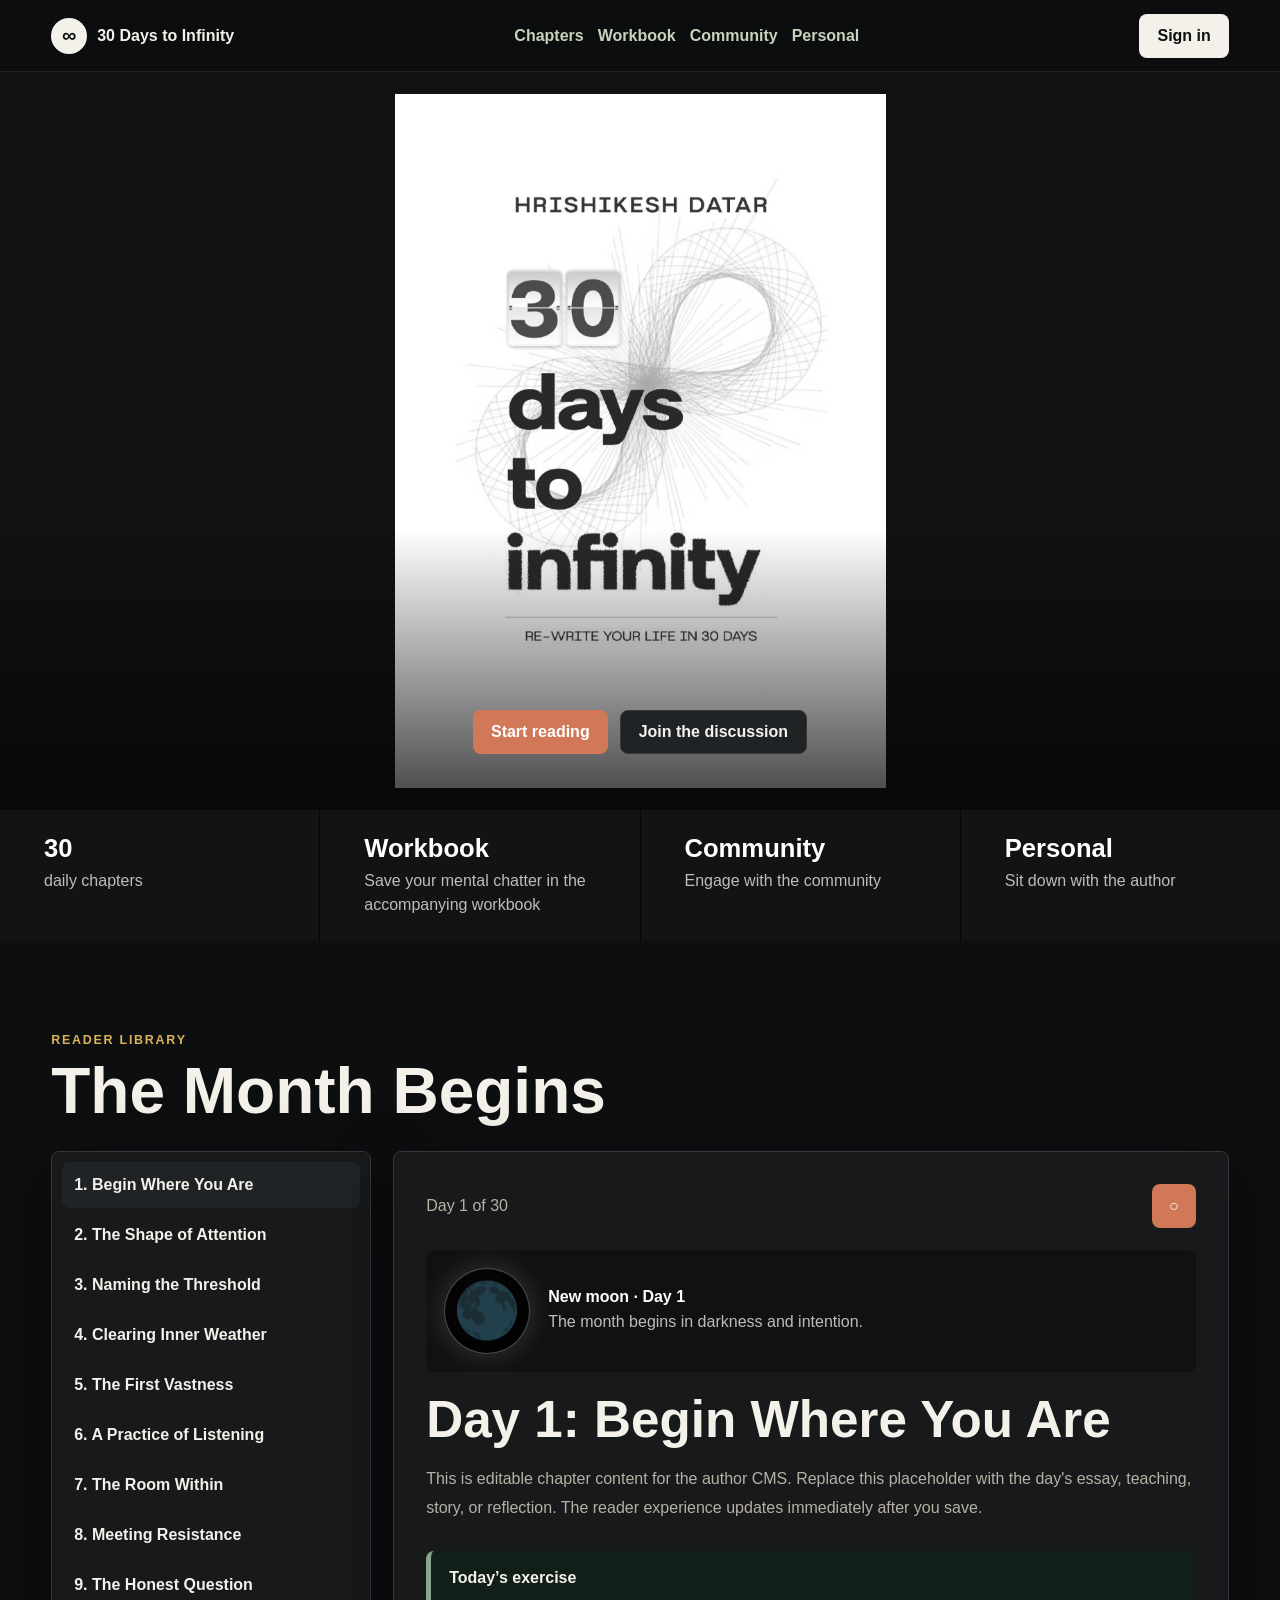
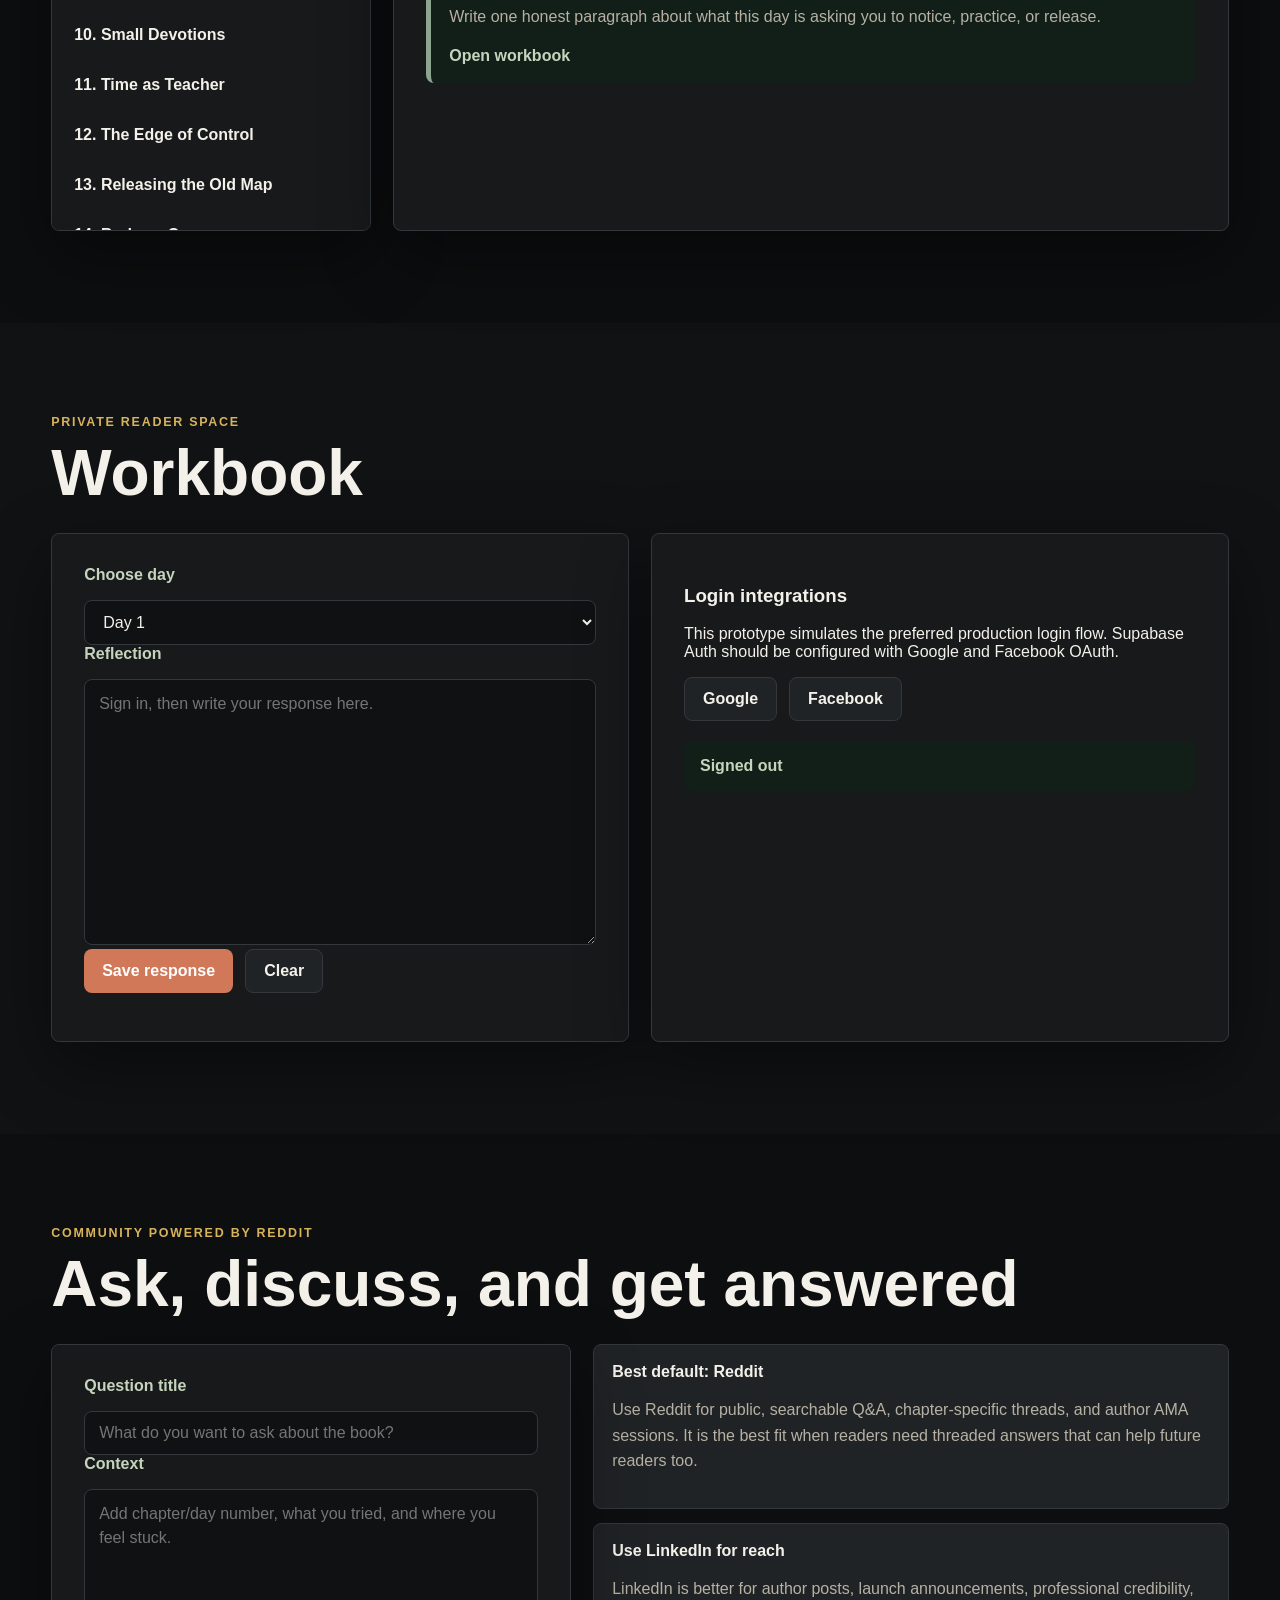
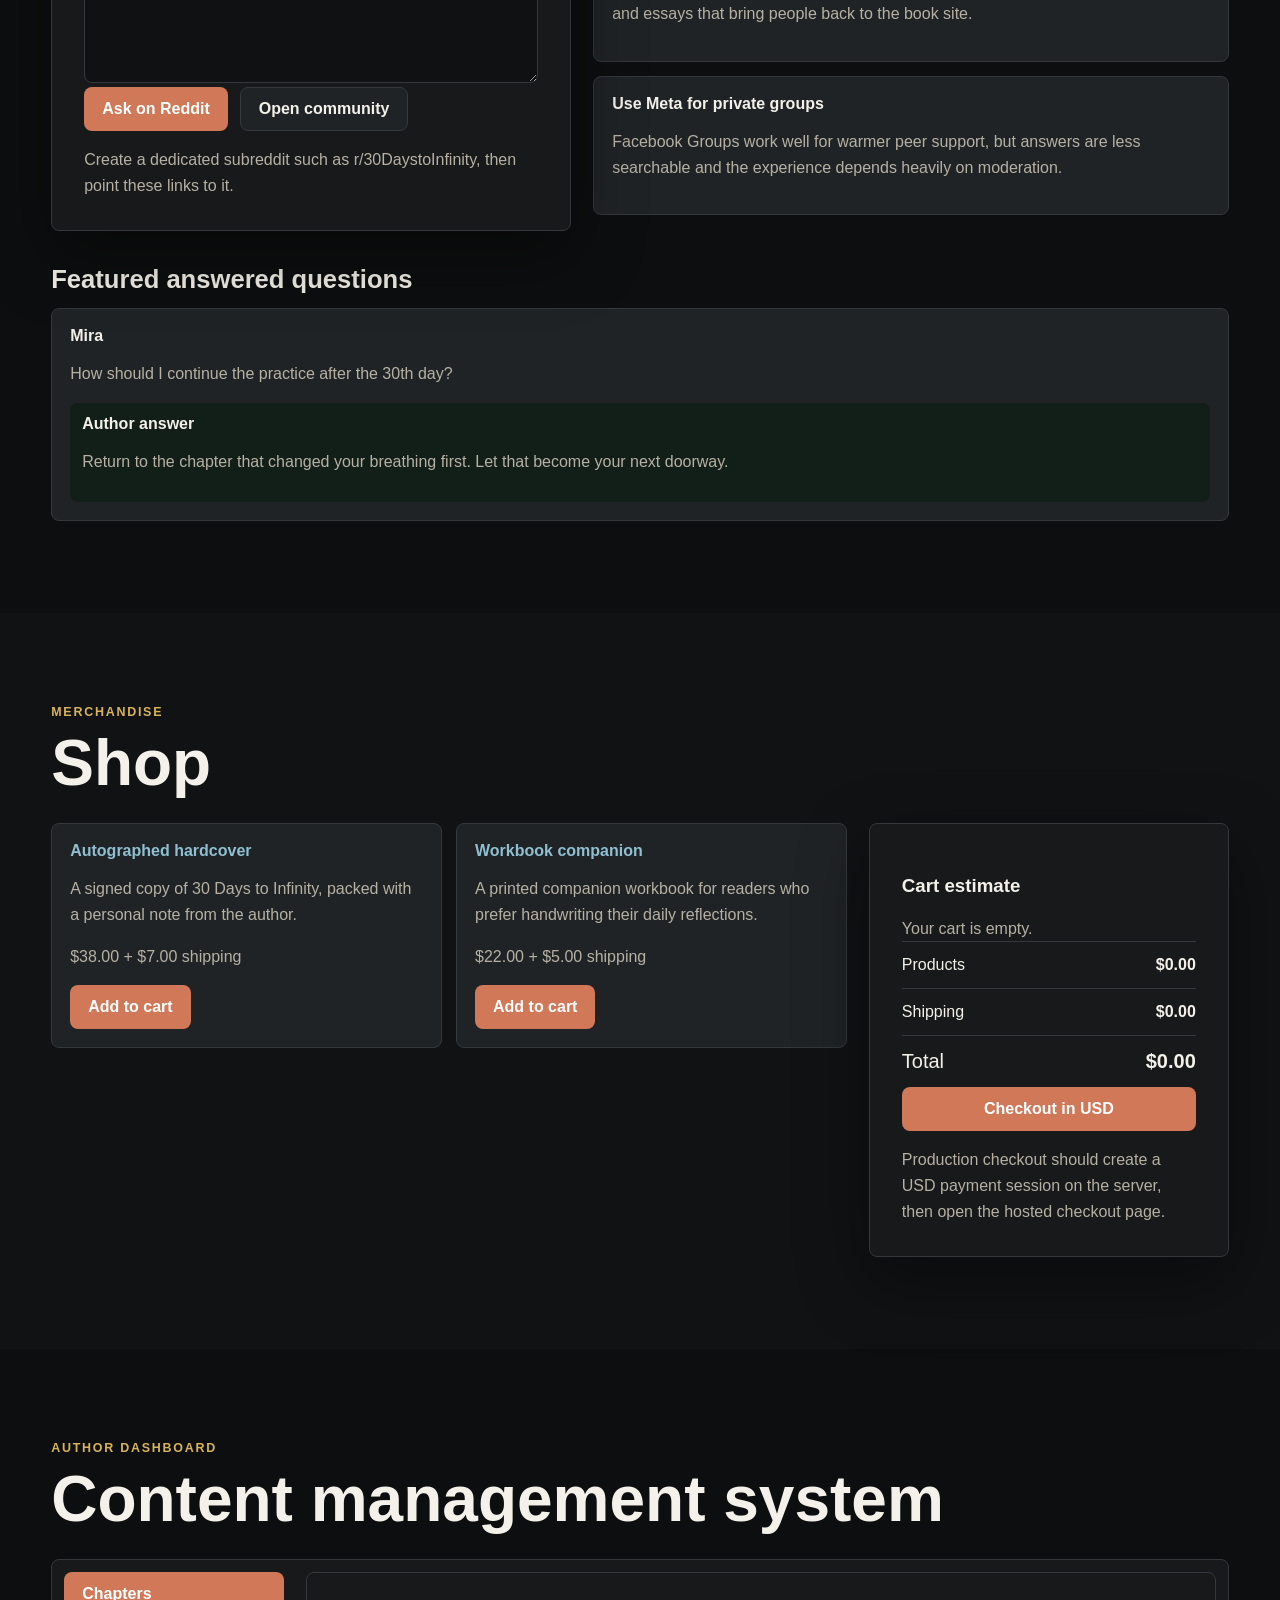
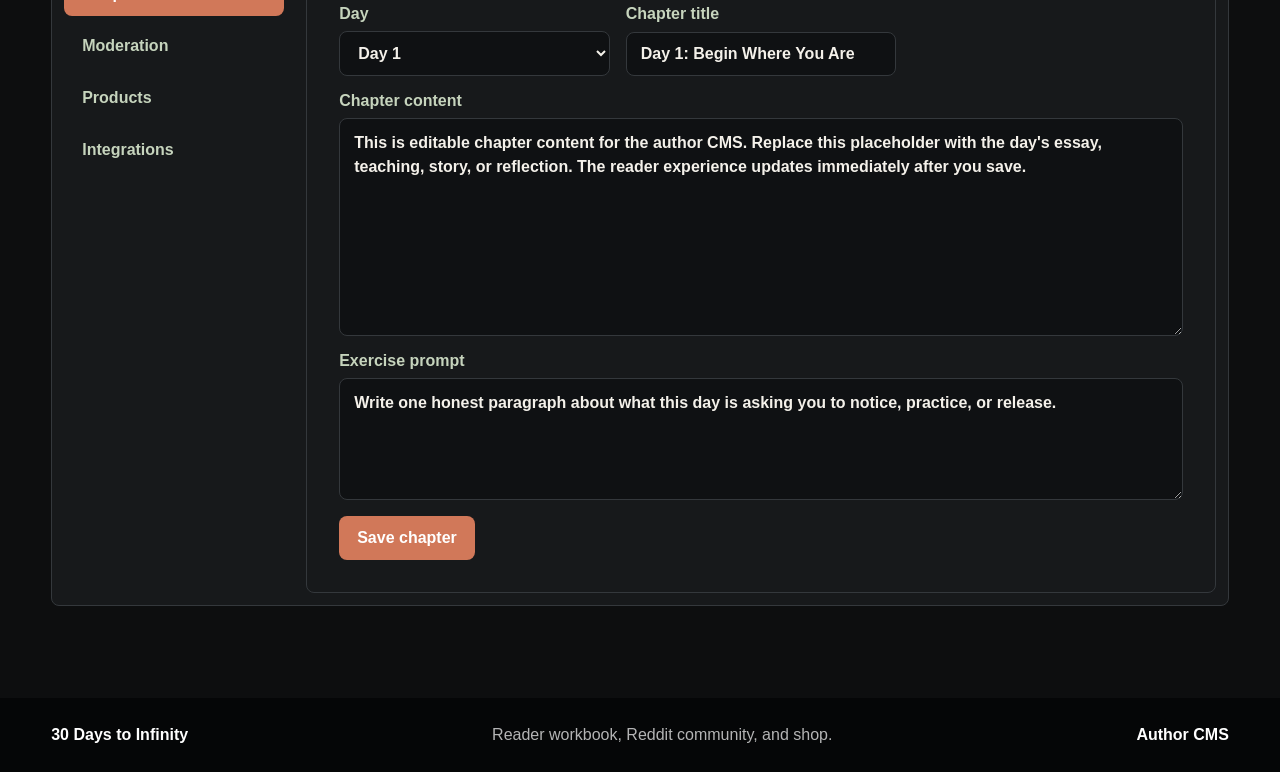
==== commit f9edec26: "Switch typography to Google Sans" ====
--- a/index.html
+++ b/index.html
@@ -4,12 +4,6 @@
     <meta charset="UTF-8" />
     <meta name="viewport" content="width=device-width, initial-scale=1.0" />
     <title>30 Days to Infinity</title>
-    <link rel="preconnect" href="https://fonts.googleapis.com" />
-    <link rel="preconnect" href="https://fonts.gstatic.com" crossorigin />
-    <link
-      href="https://fonts.googleapis.com/css2?family=Inter:wght@400;500;600;700;800&family=Playfair+Display:wght@700;800&display=swap"
-      rel="stylesheet"
-    />
     <link rel="stylesheet" href="styles.css" />
   </head>
   <body>
--- a/styles.css
+++ b/styles.css
@@ -26,7 +26,7 @@
   margin: 0;
   background: var(--paper);
   color: var(--ink);
-  font-family: Inter, system-ui, sans-serif;
+  font-family: "Google Sans", "Google Sans Text", "Product Sans", Arial, sans-serif;
 }
 
 button,
@@ -113,11 +113,6 @@
   letter-spacing: 0.14em;
   margin: 0 0 12px;
   text-transform: uppercase;
-}
-
-.hero h1,
-.section-heading h2 {
-  font-family: "Playfair Display", Georgia, serif;
 }
 
 .hero h1 {
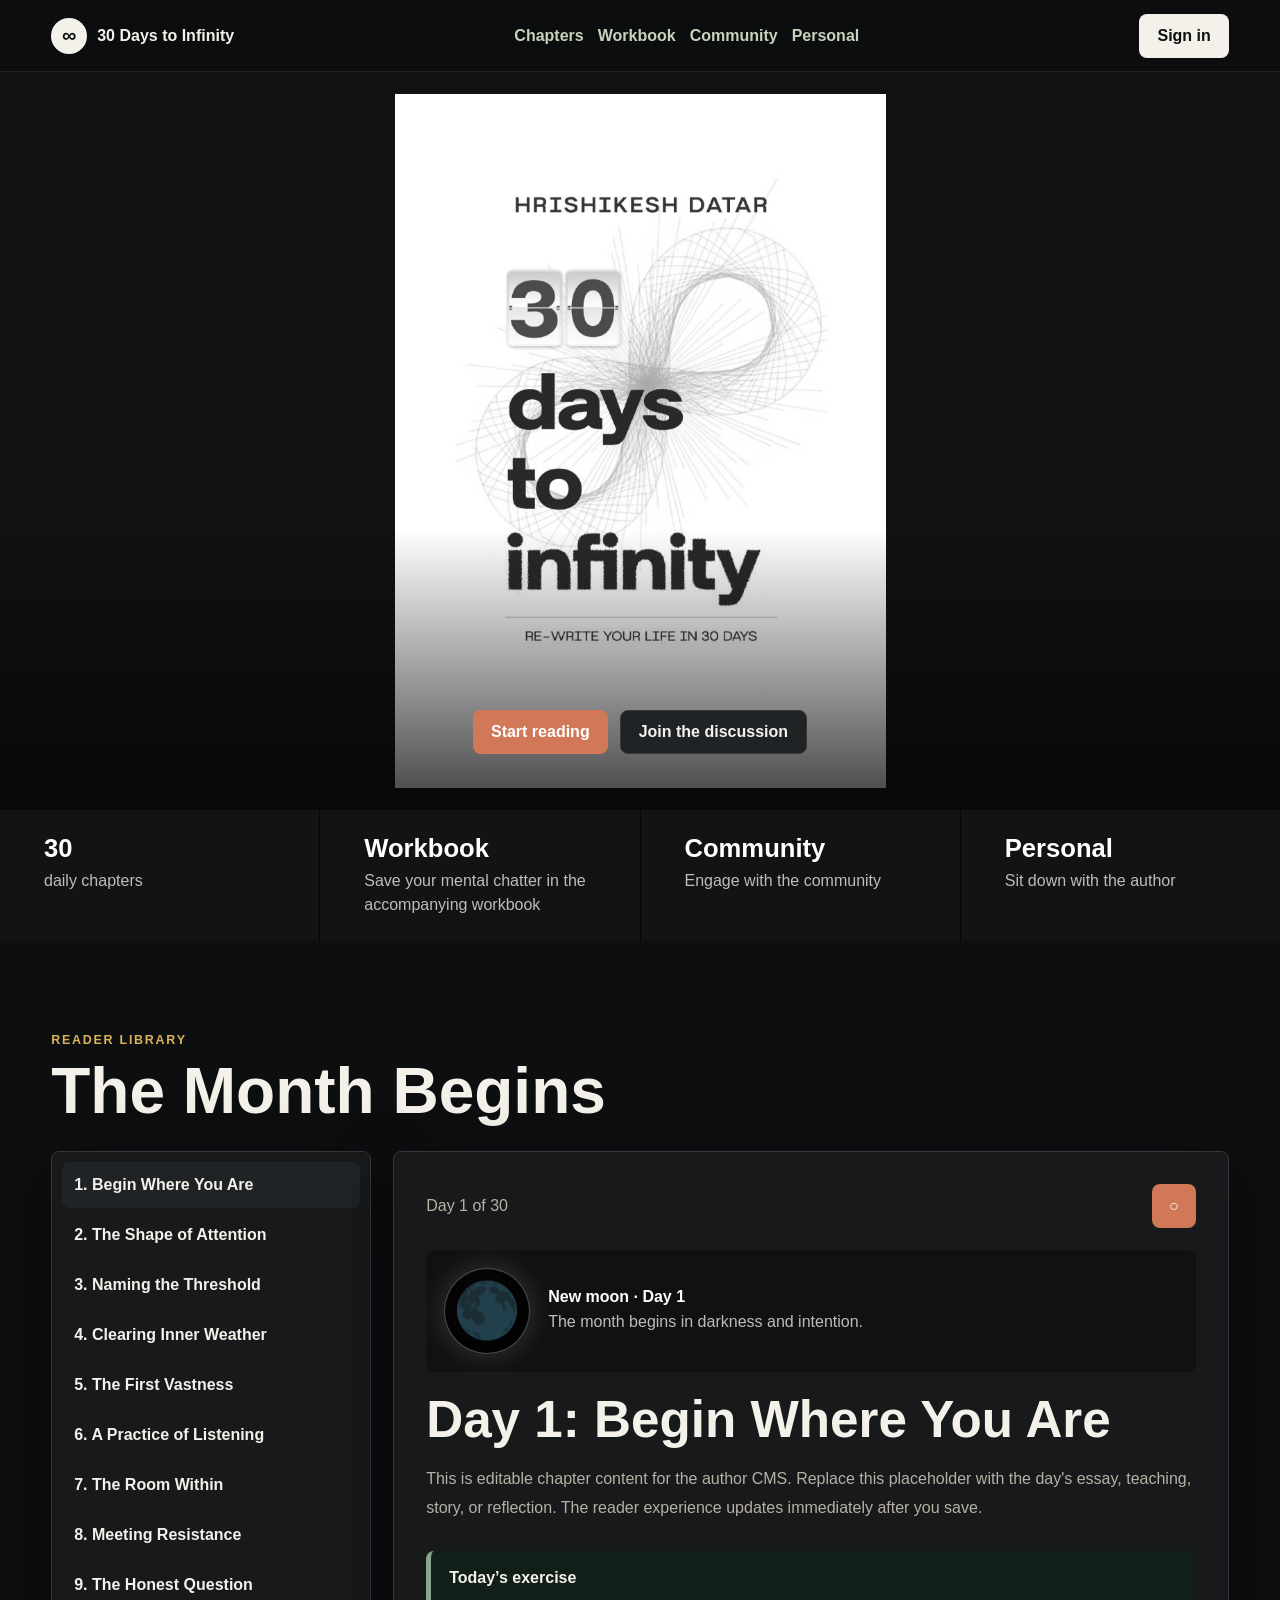
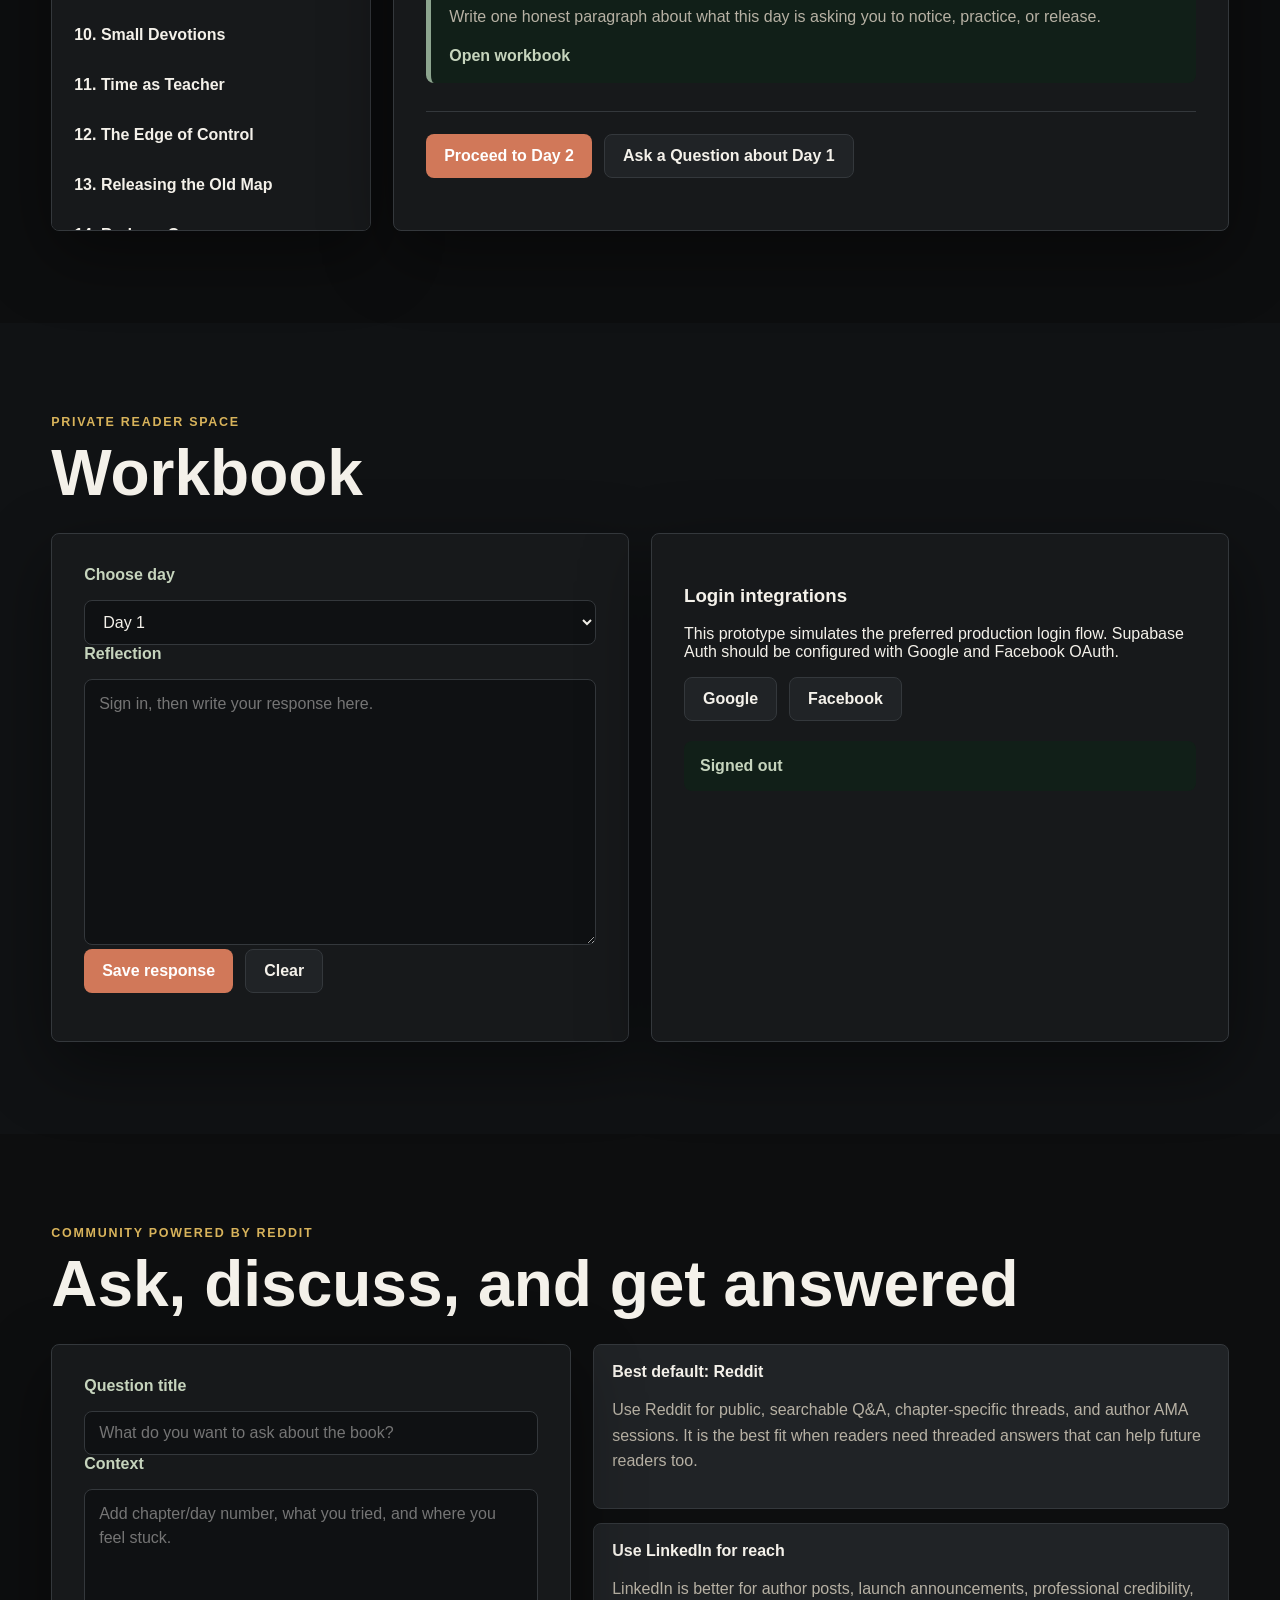
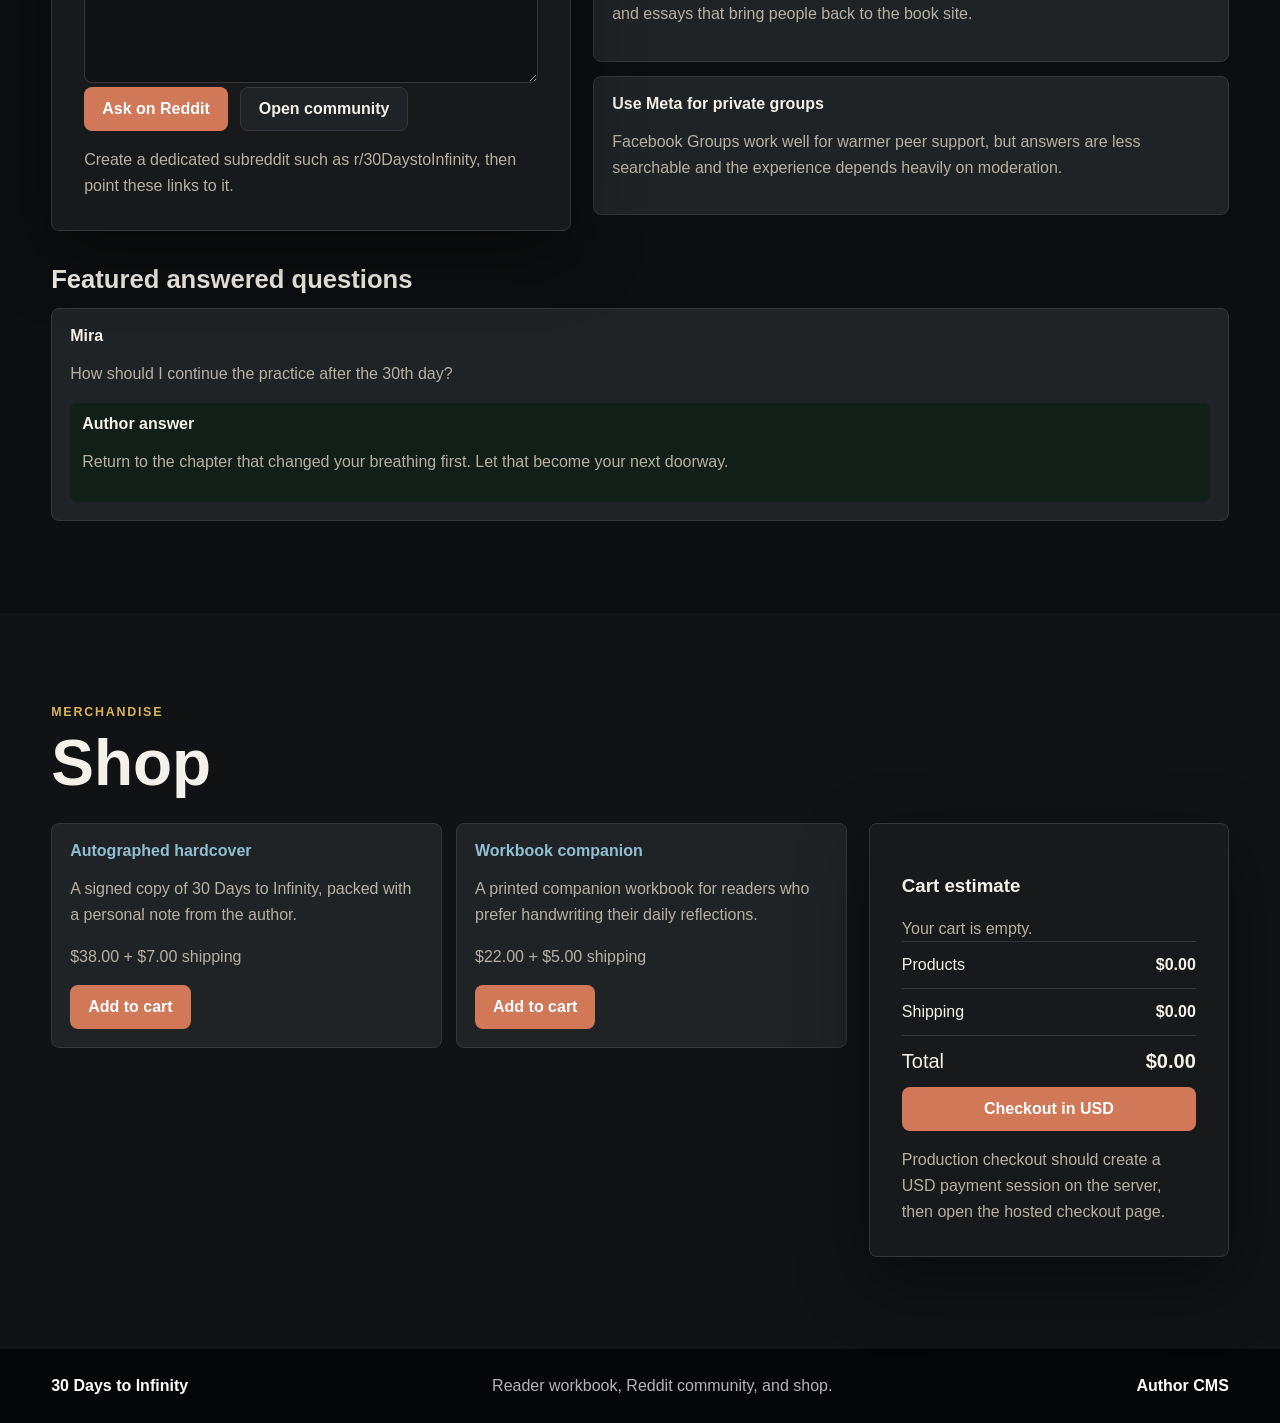
==== commit 66d3d873: "Move CMS to admin page and clarify chapter CTAs" ====
--- a/index.html
+++ b/index.html
@@ -75,6 +75,10 @@
               <strong>Today’s exercise</strong>
               <p id="chapterExercise"></p>
               <a class="text-link" href="#workbook">Open workbook</a>
+            </div>
+            <div class="chapter-actions" aria-label="Chapter actions">
+              <button class="primary-button" id="proceedChapter" type="button">Proceed</button>
+              <button class="secondary-button" id="askChapterQuestion" type="button">Ask a Question</button>
             </div>
           </article>
         </div>
@@ -178,90 +182,12 @@
         </div>
       </section>
 
-      <section class="app-section" id="admin">
-        <div class="section-heading">
-          <p class="eyebrow">Author dashboard</p>
-          <h2>Content management system</h2>
-        </div>
-        <div class="admin-shell">
-          <aside class="admin-tabs" aria-label="CMS sections">
-            <button class="active" data-admin-tab="chapters" type="button">Chapters</button>
-            <button data-admin-tab="community" type="button">Moderation</button>
-            <button data-admin-tab="products" type="button">Products</button>
-            <button data-admin-tab="integrations" type="button">Integrations</button>
-          </aside>
-          <div class="admin-panel active" id="admin-chapters">
-            <div class="form-grid">
-              <label>
-                Day
-                <select id="cmsDay"></select>
-              </label>
-              <label>
-                Chapter title
-                <input id="cmsTitle" type="text" />
-              </label>
-            </div>
-            <label>
-              Chapter content
-              <textarea id="cmsBody" rows="8"></textarea>
-            </label>
-            <label>
-              Exercise prompt
-              <textarea id="cmsExercise" rows="4"></textarea>
-            </label>
-            <button class="primary-button" id="saveChapter" type="button">Save chapter</button>
-          </div>
-          <div class="admin-panel" id="admin-community">
-            <div class="moderation-list" id="moderationList"></div>
-          </div>
-          <div class="admin-panel" id="admin-products">
-            <div class="form-grid">
-              <label>
-                Product
-                <input id="productName" type="text" placeholder="Autographed copy" />
-              </label>
-              <label>
-                Price
-                <input id="productPrice" type="number" min="0" step="0.01" />
-              </label>
-              <label>
-                Shipping
-                <input id="productShipping" type="number" min="0" step="0.01" />
-              </label>
-            </div>
-            <label>
-              Description
-              <textarea id="productDescription" rows="4"></textarea>
-            </label>
-            <button class="primary-button" id="addProduct" type="button">Add product</button>
-          </div>
-          <div class="admin-panel" id="admin-integrations">
-            <div class="integration-grid">
-              <div class="integration-card">
-                <strong>Supabase CMS</strong>
-                <p>Public chapters, private workbook responses, author-only CMS updates, and approval-first community moderation.</p>
-                <code>docs/supabase-schema.sql</code>
-              </div>
-              <div class="integration-card">
-                <strong>Google + Facebook login</strong>
-                <p>Enable both providers in Supabase Auth and restrict moderator tools to users listed in the author profile table.</p>
-                <code>SUPABASE_URL · SUPABASE_ANON_KEY</code>
-              </div>
-              <div class="integration-card">
-                <strong>USD checkout</strong>
-                <p>Create checkout sessions from a serverless endpoint, calculate product and shipping totals server-side, and confirm payment webhooks.</p>
-                <code>CHECKOUT_PUBLIC_KEY · CHECKOUT_SECRET_KEY</code>
-              </div>
-            </div>
-          </div>
-        </div>
-      </section>
     </main>
 
     <footer>
       <strong>30 Days to Infinity</strong>
       <span>Reader workbook, Reddit community, and shop.</span>
-      <a href="#admin">Author CMS</a>
+      <a href="https://admin.30-days-to-infinity-zf74.vercel.app/">Author CMS</a>
     </footer>
 
     <script src="app.js"></script>
--- a/styles.css
+++ b/styles.css
@@ -542,6 +542,32 @@
   padding: 12px;
 }
 
+.admin-page main {
+  min-height: calc(100vh - 72px);
+}
+
+.admin-login {
+  margin: 0 auto 22px;
+  max-width: 520px;
+}
+
+.admin-locked {
+  display: none;
+}
+
+.admin-locked.active {
+  display: grid;
+}
+
+.chapter-actions {
+  border-top: 1px solid var(--line);
+  display: flex;
+  flex-wrap: wrap;
+  gap: 12px;
+  margin-top: 28px;
+  padding-top: 22px;
+}
+
 .admin-tabs {
   display: grid;
   gap: 8px;
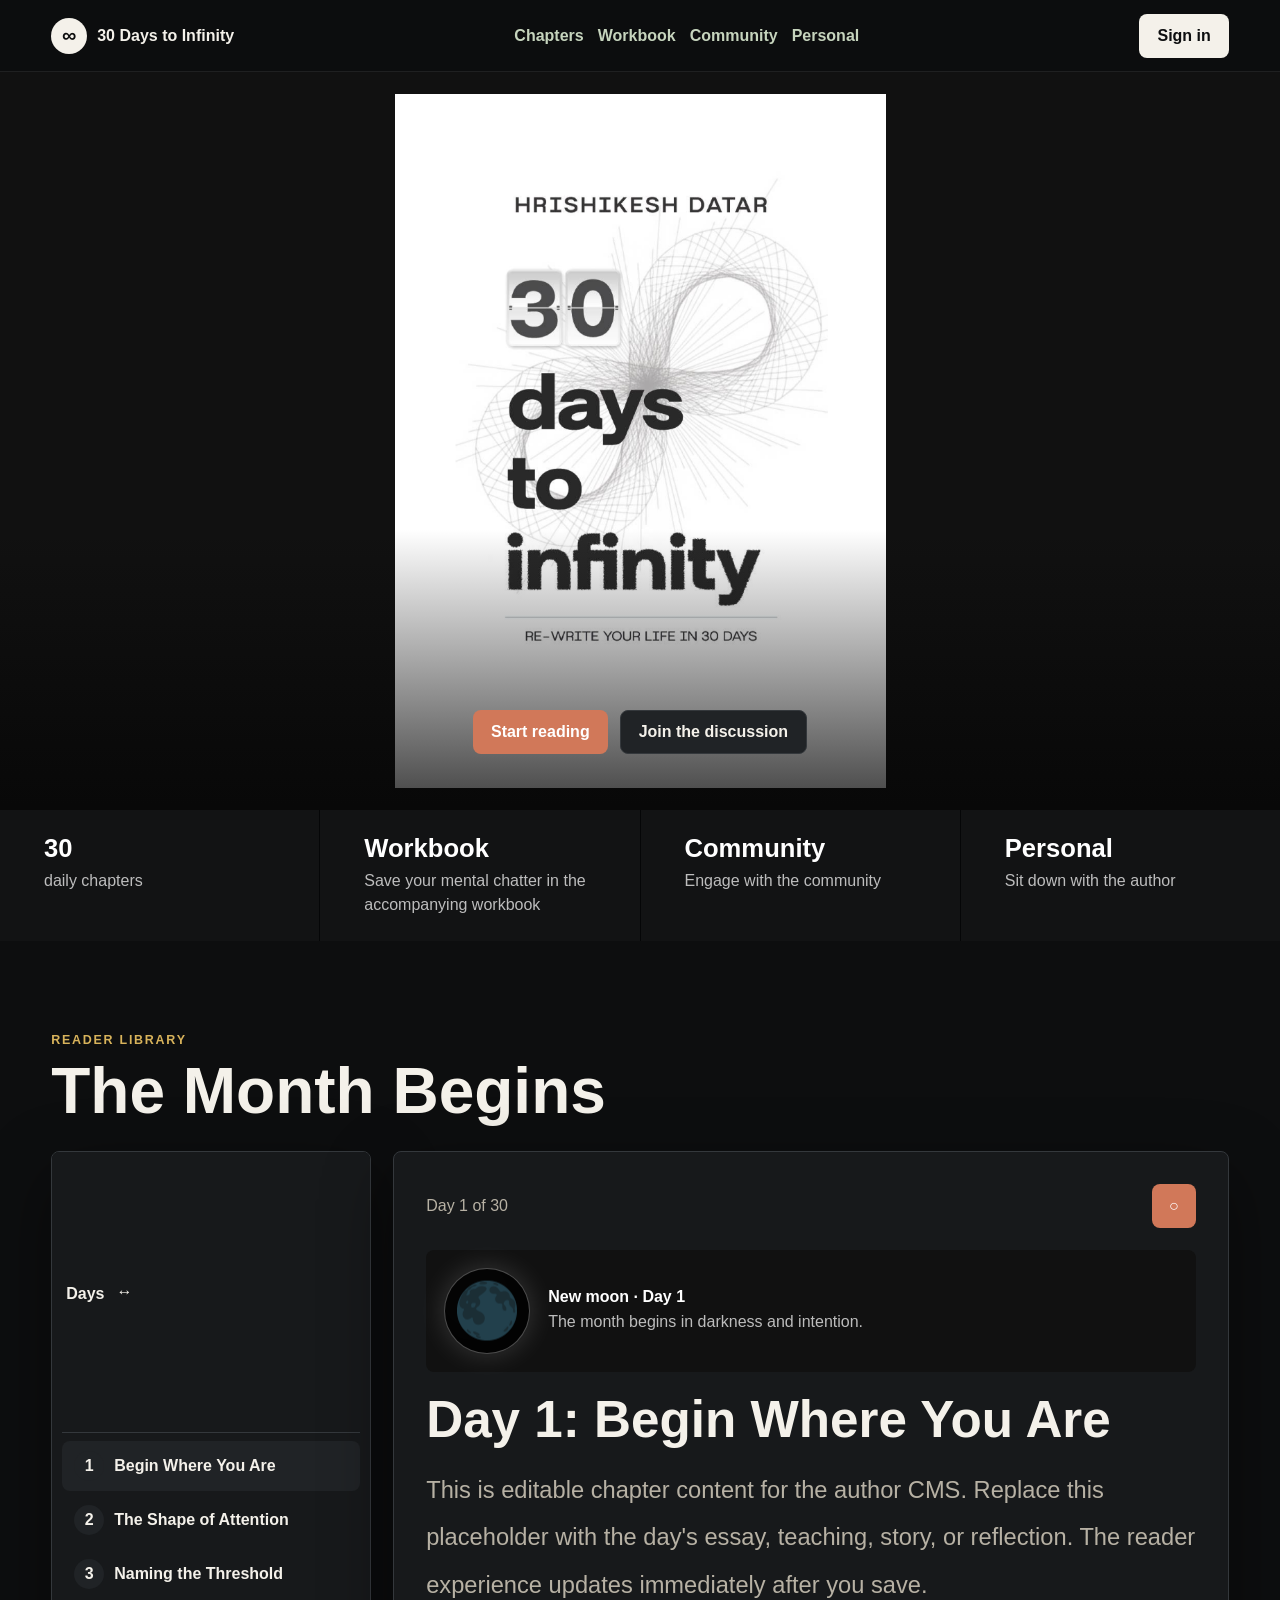
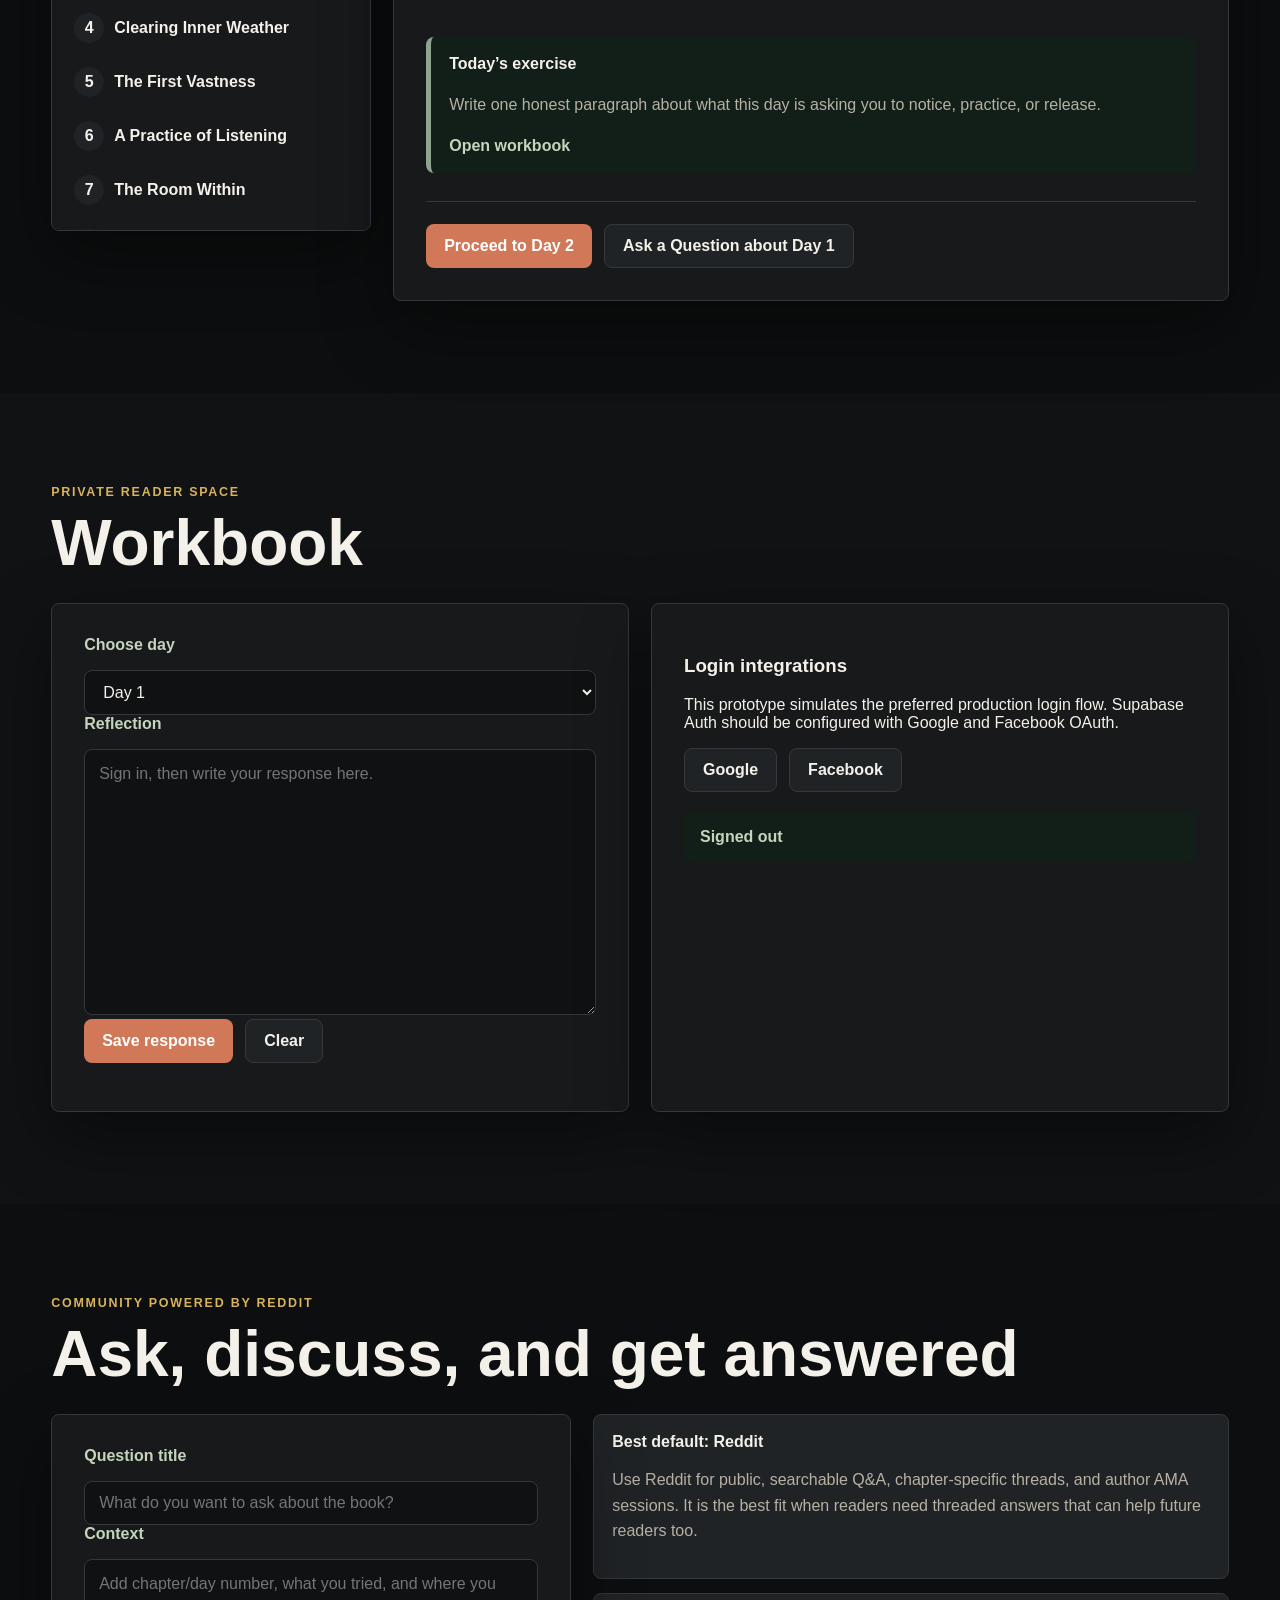
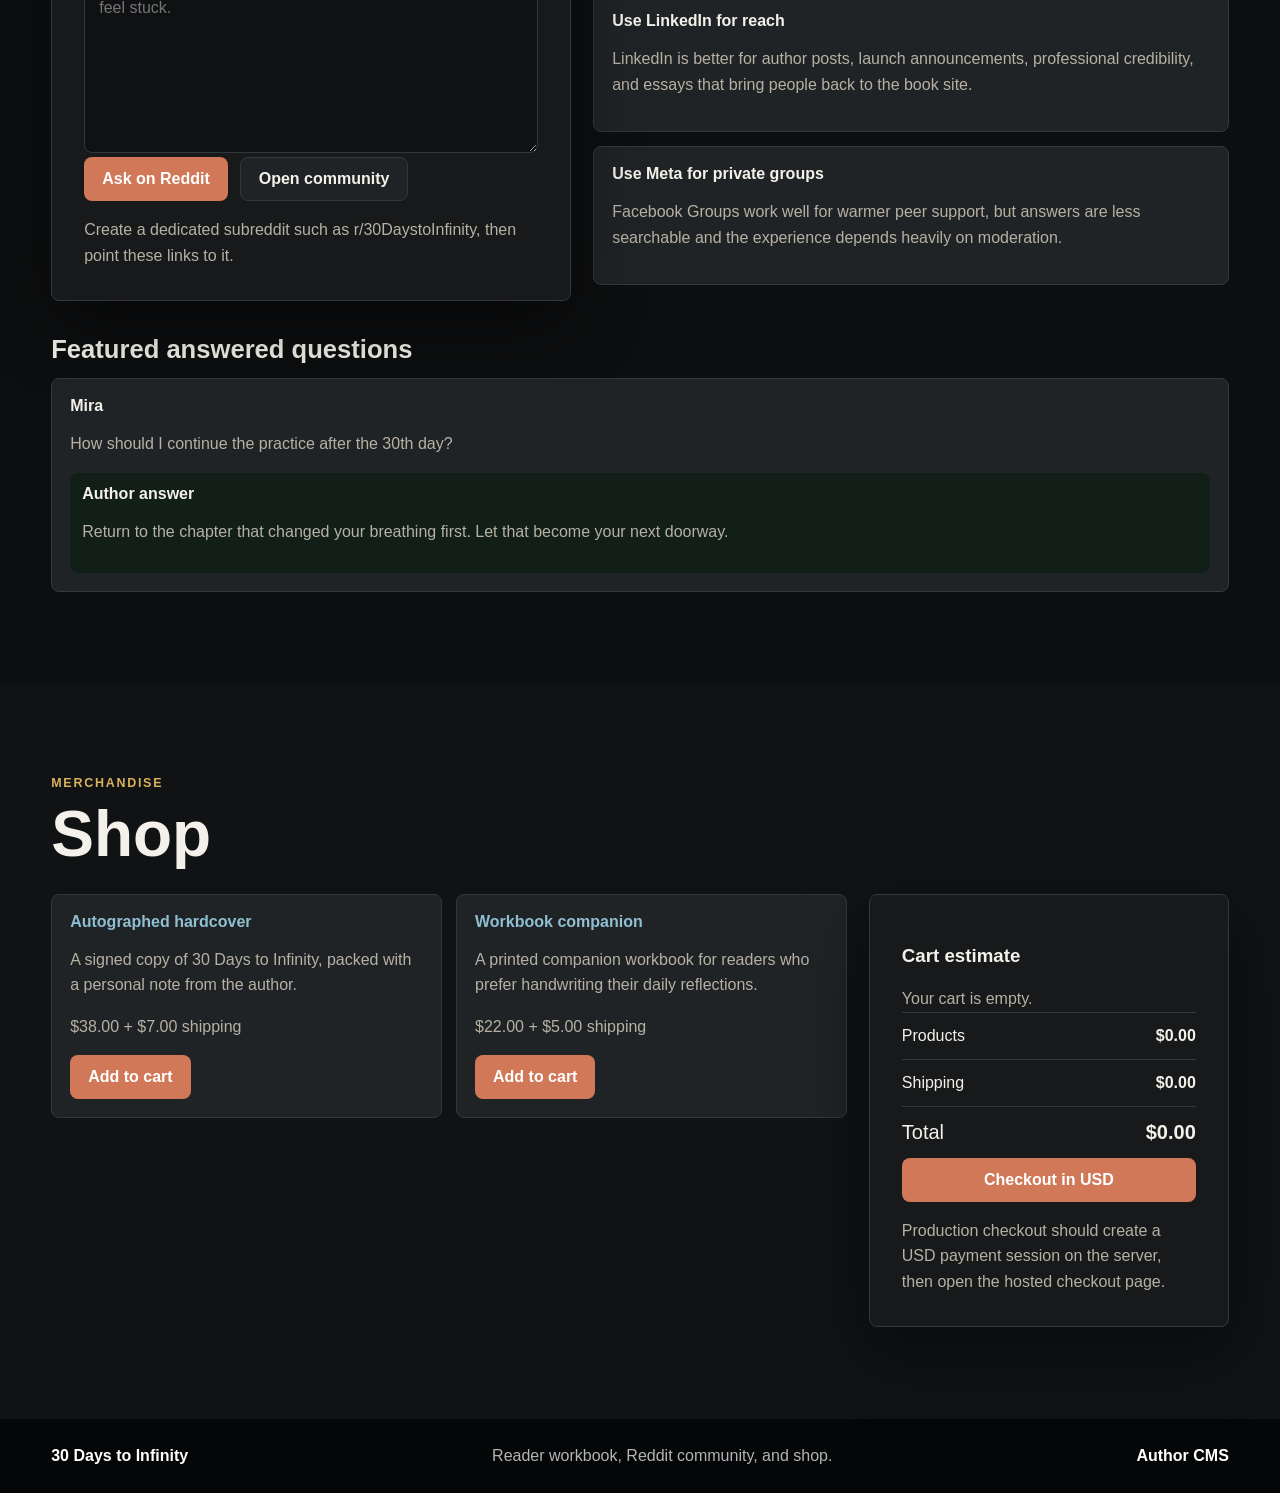
==== commit 76edfcb6: "Improve chapter reading layout" ====
--- a/index.html
+++ b/index.html
@@ -55,8 +55,14 @@
           <p class="eyebrow">Reader library</p>
           <h2>The Month Begins</h2>
         </div>
-        <div class="reader-layout">
-          <aside class="chapter-list" id="chapterList" aria-label="Chapter list"></aside>
+        <div class="reader-layout" id="readerLayout">
+          <aside class="chapter-list" aria-label="Chapter list">
+            <div class="chapter-list-toolbar">
+              <strong>Days</strong>
+              <button class="icon-button" id="toggleChapterNav" type="button" title="Minimize chapter list">↔</button>
+            </div>
+            <div id="chapterList"></div>
+          </aside>
           <article class="chapter-reader">
             <div class="reader-toolbar">
               <span id="chapterMeta"></span>
@@ -70,7 +76,7 @@
               </div>
             </div>
             <h3 id="chapterTitle"></h3>
-            <p id="chapterBody"></p>
+            <div class="chapter-body" id="chapterBody"></div>
             <div class="exercise-callout">
               <strong>Today’s exercise</strong>
               <p id="chapterExercise"></p>
--- a/styles.css
+++ b/styles.css
@@ -260,6 +260,11 @@
 
 .reader-layout {
   grid-template-columns: minmax(220px, 320px) 1fr;
+  transition: grid-template-columns 180ms ease;
+}
+
+.reader-layout.chapter-nav-minimized {
+  grid-template-columns: 76px 1fr;
 }
 
 .chapter-list,
@@ -280,19 +285,59 @@
   padding: 10px;
 }
 
+.chapter-list-toolbar {
+  align-items: center;
+  border-bottom: 1px solid var(--line);
+  display: flex;
+  justify-content: space-between;
+  margin-bottom: 8px;
+  padding: 4px 4px 10px;
+}
+
+.chapter-nav-minimized .chapter-list-toolbar strong,
+.chapter-nav-minimized .chapter-label {
+  display: none;
+}
+
+.chapter-nav-minimized .chapter-list-toolbar {
+  justify-content: center;
+}
+
 .chapter-list button {
+  align-items: center;
   background: transparent;
   border: 0;
   border-radius: 8px;
   color: var(--ink);
   cursor: pointer;
-  display: block;
+  display: flex;
+  gap: 10px;
   font-weight: 700;
   margin-bottom: 4px;
   min-height: 46px;
   padding: 10px 12px;
   text-align: left;
   width: 100%;
+}
+
+.chapter-day {
+  align-items: center;
+  background: var(--panel-strong);
+  border-radius: 999px;
+  display: inline-flex;
+  flex: 0 0 30px;
+  height: 30px;
+  justify-content: center;
+}
+
+.chapter-nav-minimized .chapter-list button {
+  justify-content: center;
+  padding: 8px;
+}
+
+.chapter-nav-minimized .chapter-day {
+  flex-basis: 34px;
+  height: 34px;
 }
 
 .chapter-list button.active {
@@ -365,9 +410,23 @@
   margin: 18px 0 12px;
 }
 
-.chapter-reader p {
+.chapter-reader p,
+.chapter-body p {
   color: var(--muted-ink);
-  line-height: 1.8;
+  line-height: 2;
+}
+
+.chapter-body {
+  margin-top: 18px;
+}
+
+.chapter-body p {
+  font-size: clamp(1.22rem, 2.1vw, 1.48rem);
+  margin: 0 0 2.1em;
+}
+
+.chapter-body p:last-child {
+  margin-bottom: 0;
 }
 
 .exercise-callout {
@@ -650,6 +709,19 @@
   .cart-panel {
     position: static;
   }
+
+  .reader-layout.chapter-nav-minimized {
+    grid-template-columns: 1fr;
+  }
+
+  .chapter-nav-minimized .chapter-list-toolbar strong,
+  .chapter-nav-minimized .chapter-label {
+    display: inline;
+  }
+
+  .chapter-nav-minimized .chapter-list button {
+    justify-content: flex-start;
+  }
 }
 
 @media (max-width: 560px) {
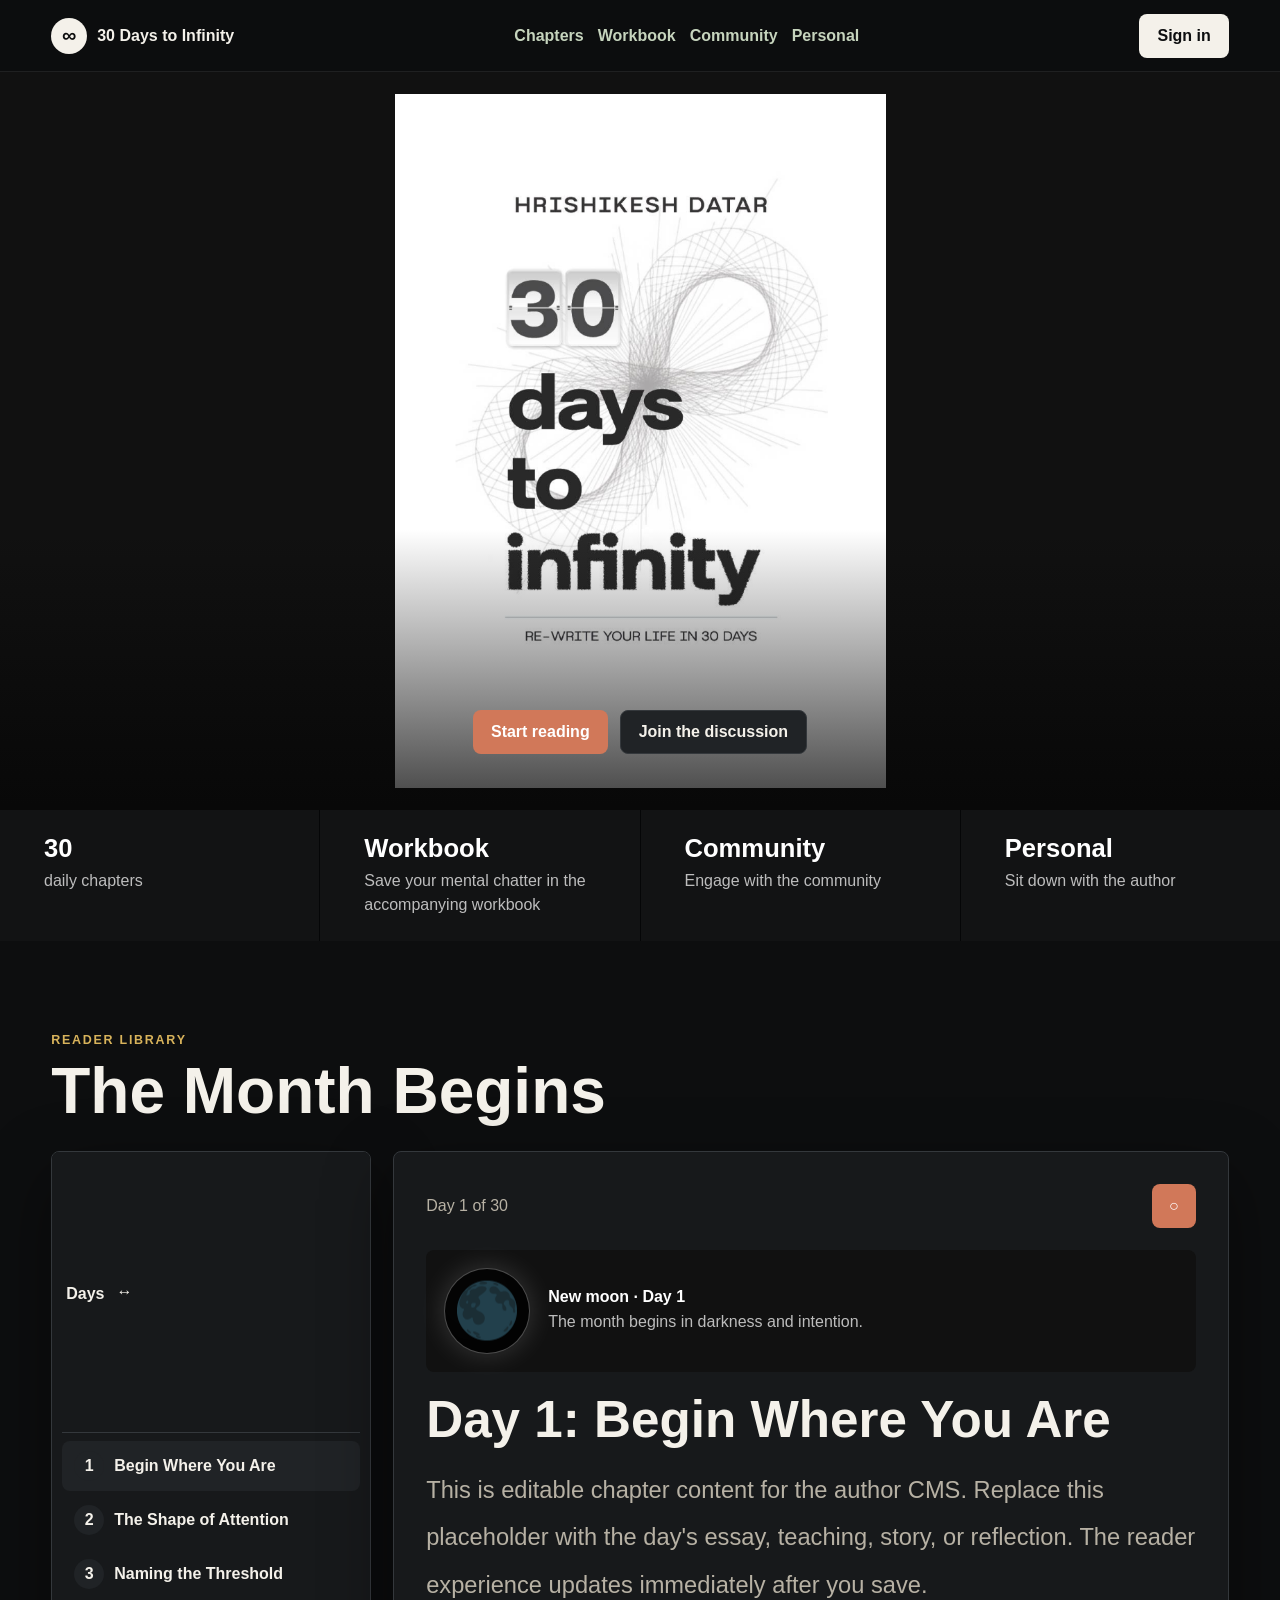
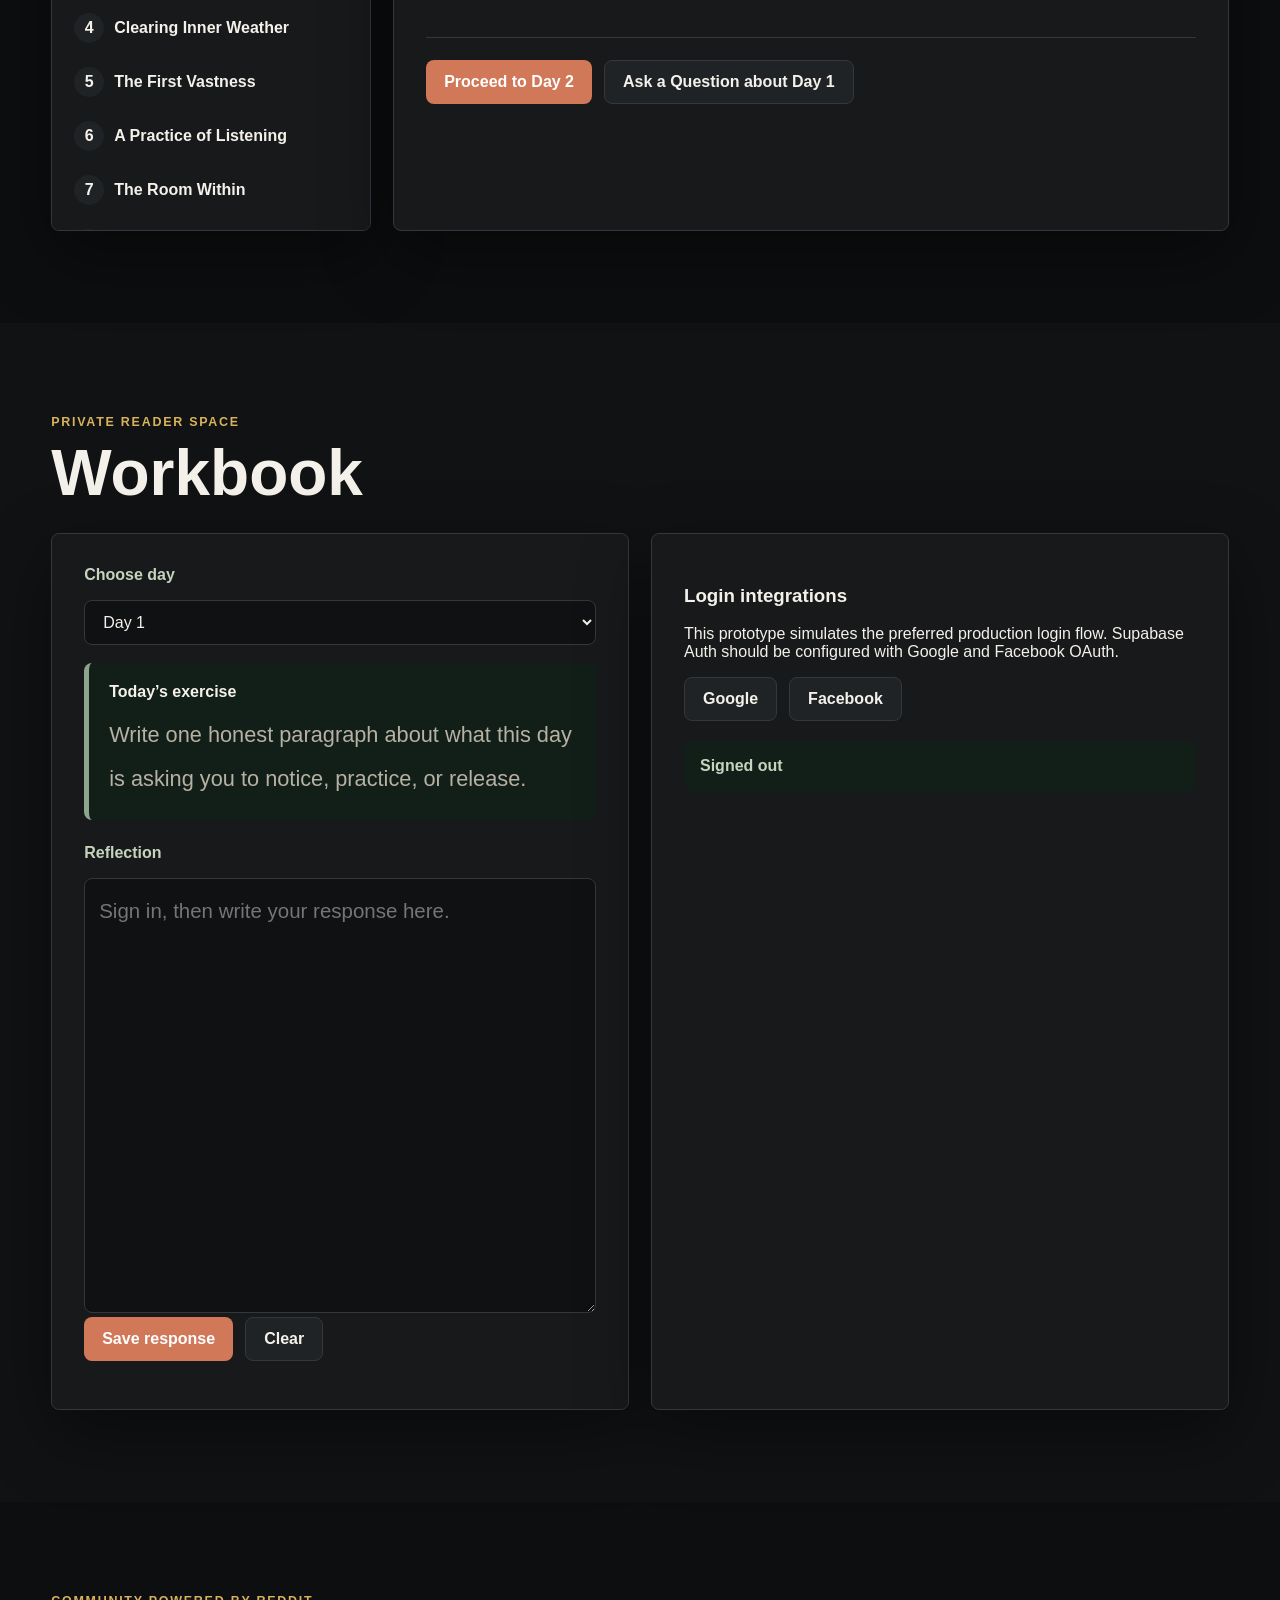
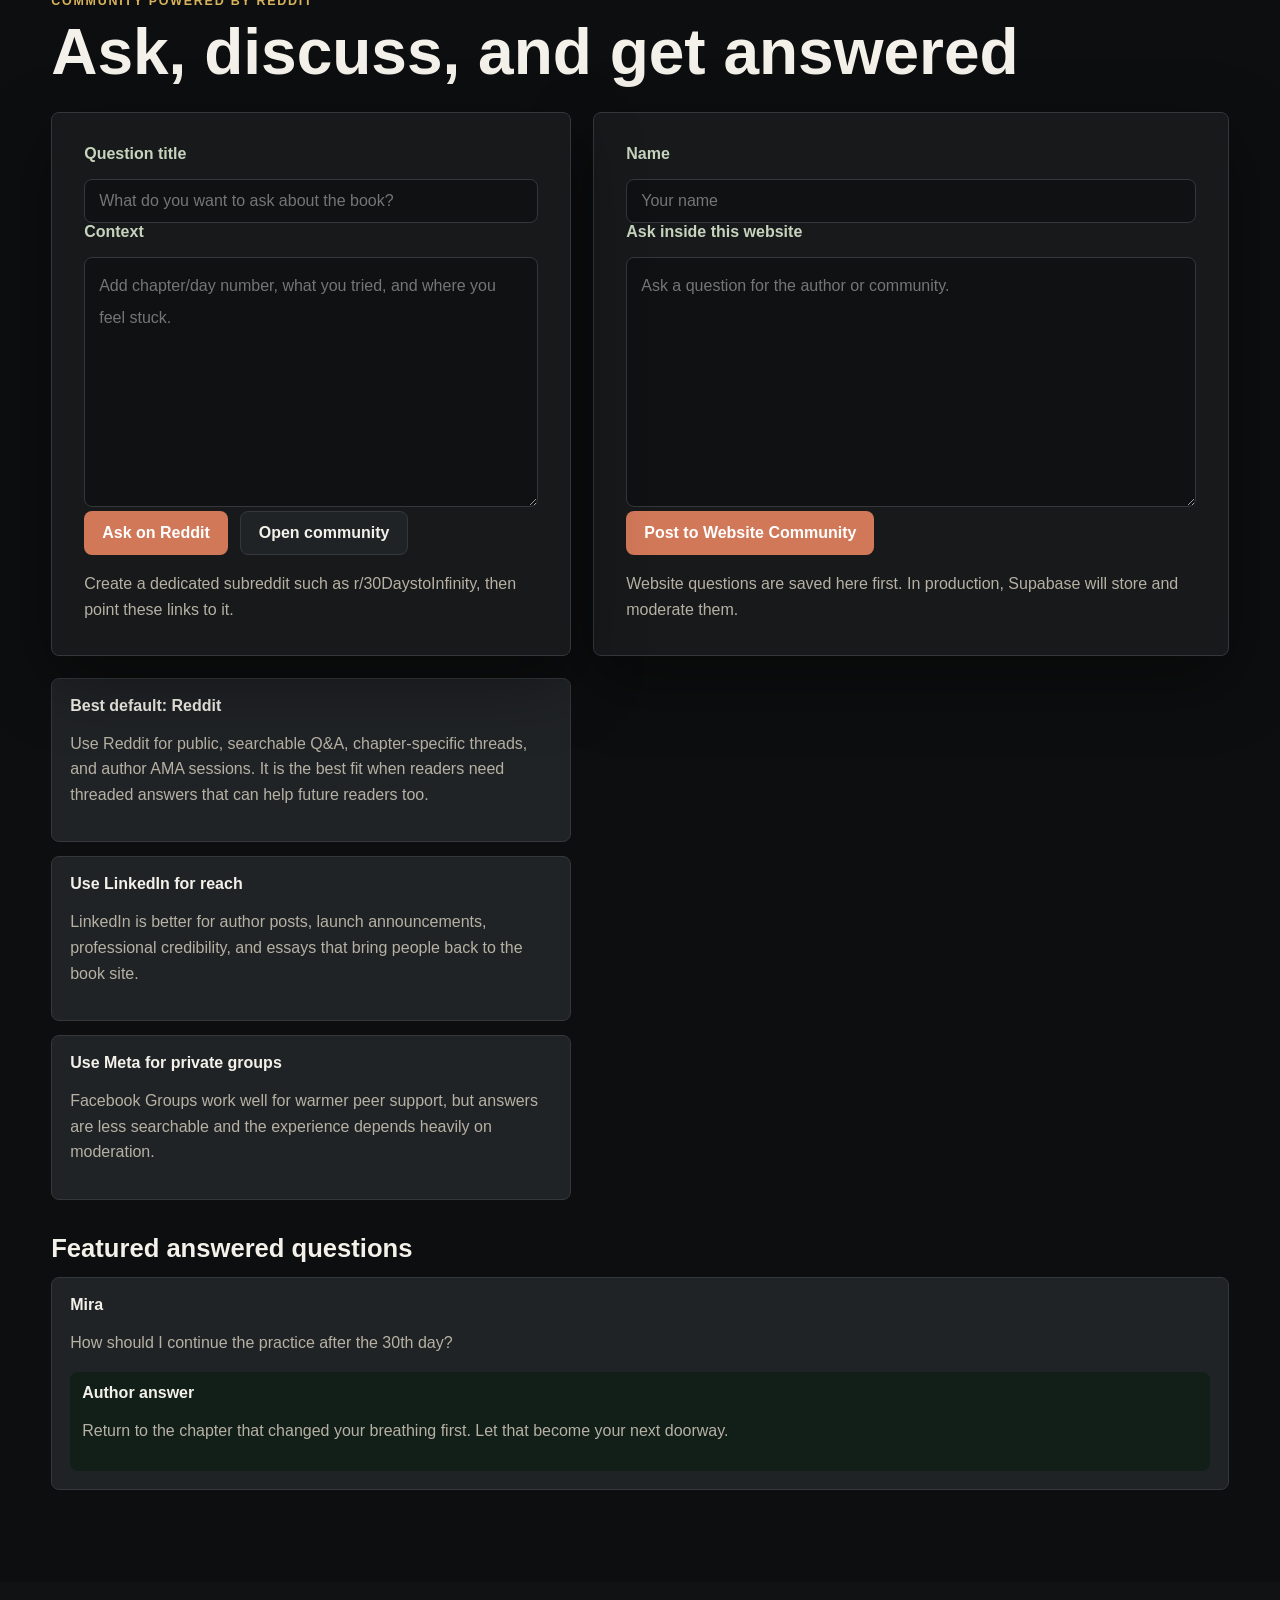
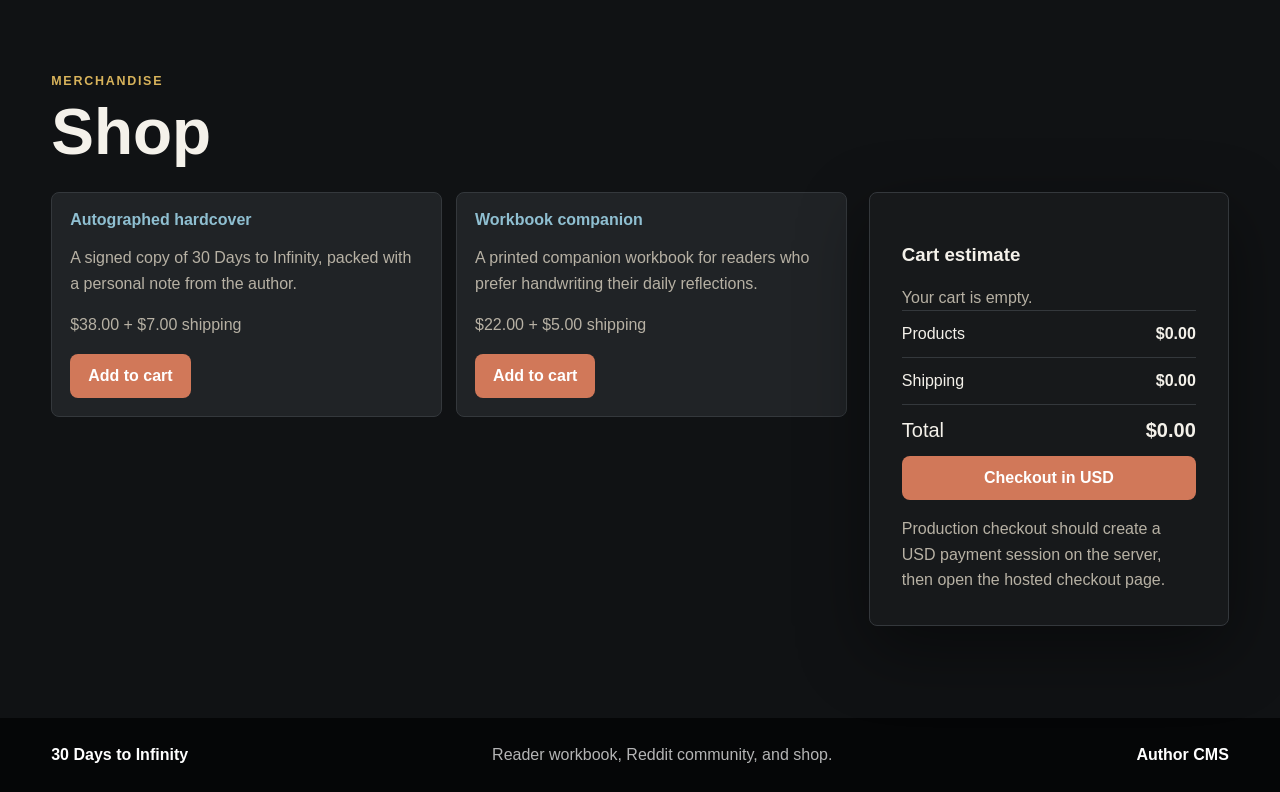
==== commit 08dde176: "Add question choice and workbook prompt formatting" ====
--- a/index.html
+++ b/index.html
@@ -77,11 +77,6 @@
             </div>
             <h3 id="chapterTitle"></h3>
             <div class="chapter-body" id="chapterBody"></div>
-            <div class="exercise-callout">
-              <strong>Today’s exercise</strong>
-              <p id="chapterExercise"></p>
-              <a class="text-link" href="#workbook">Open workbook</a>
-            </div>
             <div class="chapter-actions" aria-label="Chapter actions">
               <button class="primary-button" id="proceedChapter" type="button">Proceed</button>
               <button class="secondary-button" id="askChapterQuestion" type="button">Ask a Question</button>
@@ -99,6 +94,10 @@
           <div class="tool-panel">
             <label for="workbookDay">Choose day</label>
             <select id="workbookDay"></select>
+            <div class="workbook-prompt">
+              <strong>Today’s exercise</strong>
+              <div class="formatted-text" id="workbookExercise"></div>
+            </div>
             <label for="workbookResponse">Reflection</label>
             <textarea id="workbookResponse" rows="10" placeholder="Sign in, then write your response here."></textarea>
             <div class="form-row">
@@ -138,6 +137,14 @@
               <a class="secondary-button" id="redditCommunityLink" href="https://www.reddit.com/r/30DaystoInfinity/" target="_blank" rel="noreferrer">Open community</a>
             </div>
             <p class="helper-text" id="redditStatus">Create a dedicated subreddit such as r/30DaystoInfinity, then point these links to it.</p>
+          </form>
+          <form class="tool-panel" id="siteQuestionForm">
+            <label for="siteQuestionName">Name</label>
+            <input id="siteQuestionName" type="text" placeholder="Your name" />
+            <label for="siteQuestionText">Ask inside this website</label>
+            <textarea id="siteQuestionText" rows="7" placeholder="Ask a question for the author or community."></textarea>
+            <button class="primary-button" type="submit">Post to Website Community</button>
+            <p class="helper-text" id="siteQuestionStatus">Website questions are saved here first. In production, Supabase will store and moderate them.</p>
           </form>
           <div class="community-advice">
             <article class="integration-card">
@@ -196,6 +203,22 @@
       <a href="https://admin.30-days-to-infinity-zf74.vercel.app/">Author CMS</a>
     </footer>
 
+    <div class="choice-modal" id="questionChoiceModal" hidden>
+      <div class="choice-dialog" role="dialog" aria-modal="true" aria-labelledby="questionChoiceTitle">
+        <h3 id="questionChoiceTitle">Where should this question go?</h3>
+        <p>Choose Reddit for public threaded discussion, or keep it inside the website community.</p>
+        <label class="choice-save">
+          <input id="saveQuestionChoice" type="checkbox" checked />
+          Save this choice for next time
+        </label>
+        <div class="form-row">
+          <button class="primary-button" id="chooseRedditQuestion" type="button">Ask on Reddit</button>
+          <button class="secondary-button" id="chooseSiteQuestion" type="button">Ask on Website</button>
+          <button class="secondary-button" id="closeQuestionChoice" type="button">Cancel</button>
+        </div>
+      </div>
+    </div>
+
     <script src="app.js"></script>
   </body>
 </html>
--- a/styles.css
+++ b/styles.css
@@ -429,14 +429,6 @@
   margin-bottom: 0;
 }
 
-.exercise-callout {
-  background: #111f18;
-  border-left: 5px solid var(--sage);
-  border-radius: 8px;
-  margin-top: 28px;
-  padding: 18px;
-}
-
 .workbook-grid,
 .community-layout,
 .reddit-layout,
@@ -464,8 +456,39 @@
 }
 
 textarea {
-  line-height: 1.5;
+  line-height: 2;
   resize: vertical;
+}
+
+#workbookResponse {
+  font-size: clamp(1.08rem, 1.7vw, 1.28rem);
+}
+
+.workbook-prompt {
+  background: #111f18;
+  border-left: 5px solid var(--sage);
+  border-radius: 8px;
+  margin: 18px 0 24px;
+  padding: 20px;
+}
+
+.workbook-prompt strong {
+  color: var(--ink);
+  display: block;
+  margin-bottom: 12px;
+}
+
+.formatted-text p,
+.workbook-prompt p {
+  color: var(--muted-ink);
+  font-size: clamp(1.16rem, 1.8vw, 1.36rem);
+  line-height: 2;
+  margin: 0 0 2em;
+}
+
+.formatted-text p:last-child,
+.workbook-prompt p:last-child {
+  margin-bottom: 0;
 }
 
 .helper-text {
@@ -558,6 +581,51 @@
   border-radius: 8px;
   margin-top: 12px;
   padding: 12px;
+}
+
+.choice-modal {
+  align-items: center;
+  background: rgba(0, 0, 0, 0.72);
+  display: flex;
+  inset: 0;
+  justify-content: center;
+  padding: 20px;
+  position: fixed;
+  z-index: 30;
+}
+
+.choice-modal[hidden] {
+  display: none;
+}
+
+.choice-dialog {
+  background: var(--panel);
+  border: 1px solid var(--line);
+  border-radius: 8px;
+  box-shadow: var(--shadow);
+  max-width: 560px;
+  padding: clamp(22px, 4vw, 34px);
+  width: 100%;
+}
+
+.choice-dialog h3 {
+  font-size: 1.7rem;
+  margin: 0 0 10px;
+}
+
+.choice-dialog p {
+  color: var(--muted-ink);
+  line-height: 1.7;
+}
+
+.choice-save {
+  align-items: center;
+  display: flex;
+  gap: 10px;
+}
+
+.choice-save input {
+  width: auto;
 }
 
 .shop-layout {
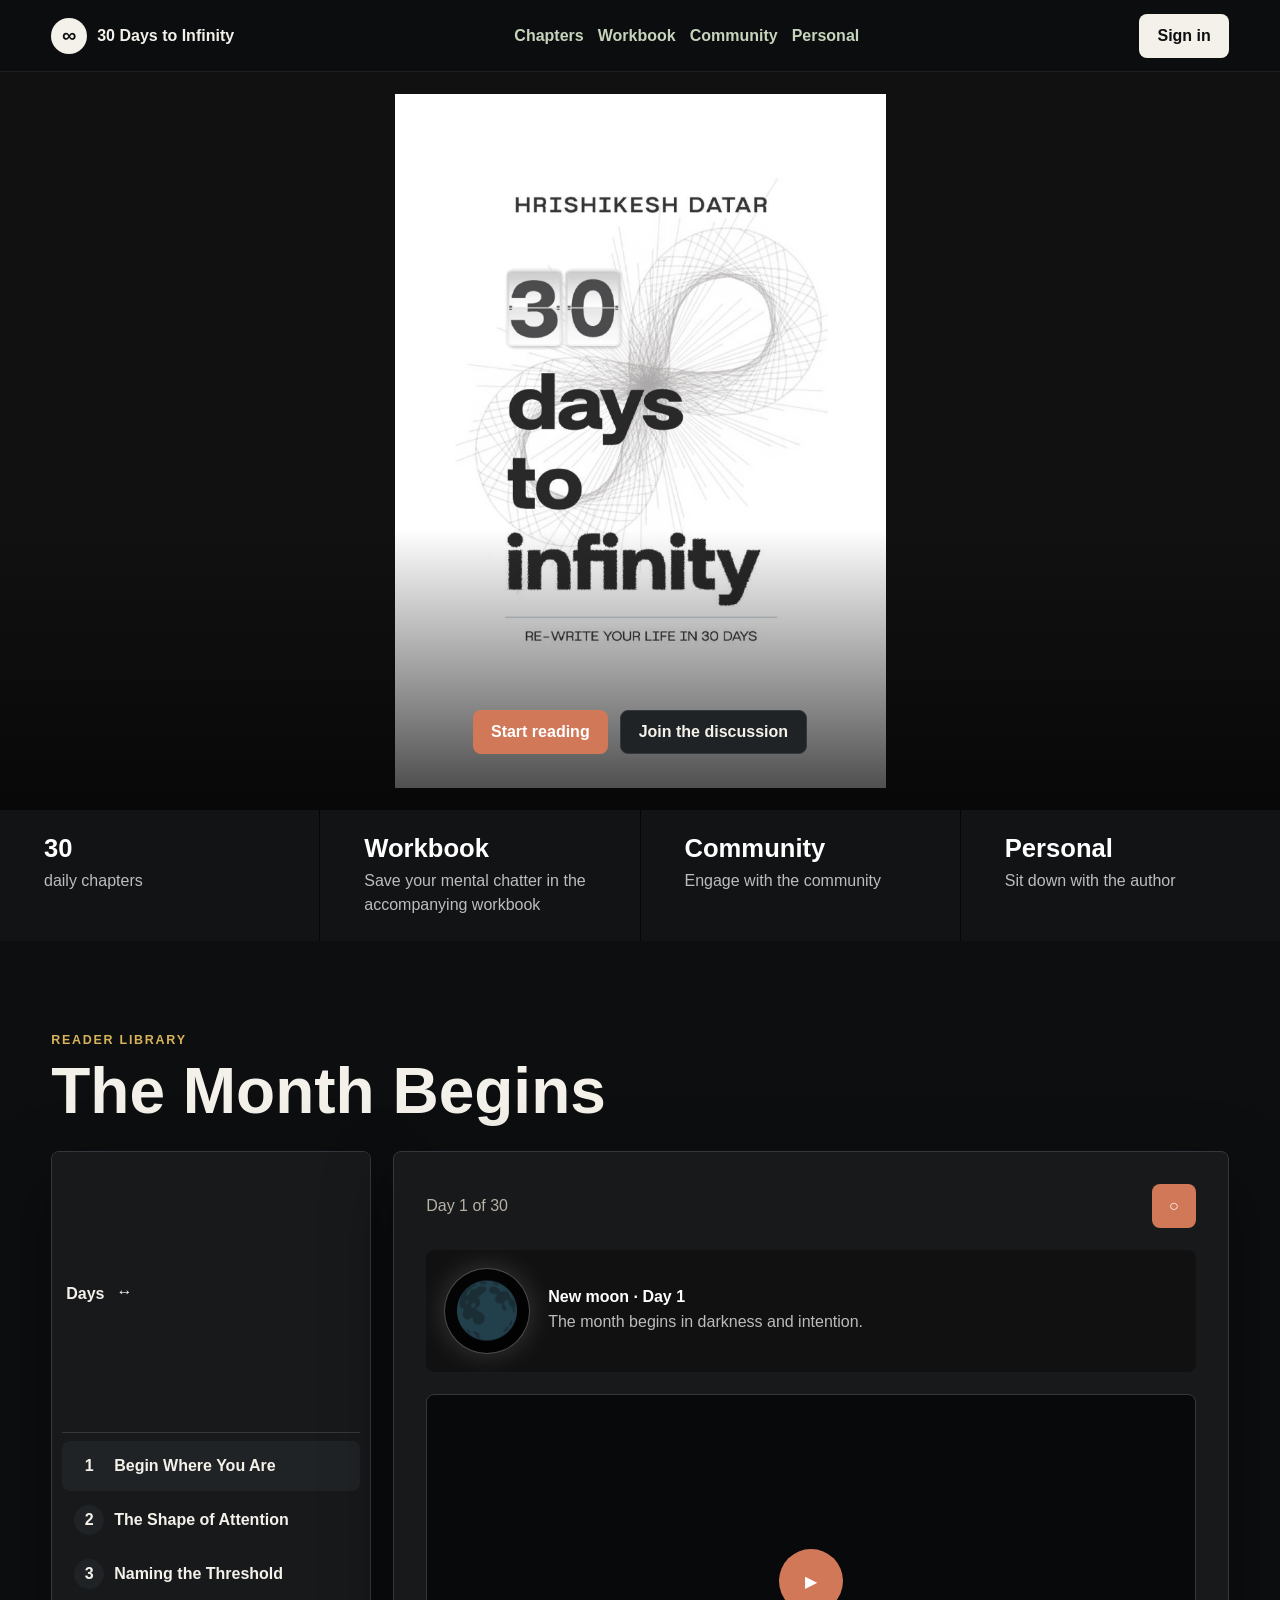
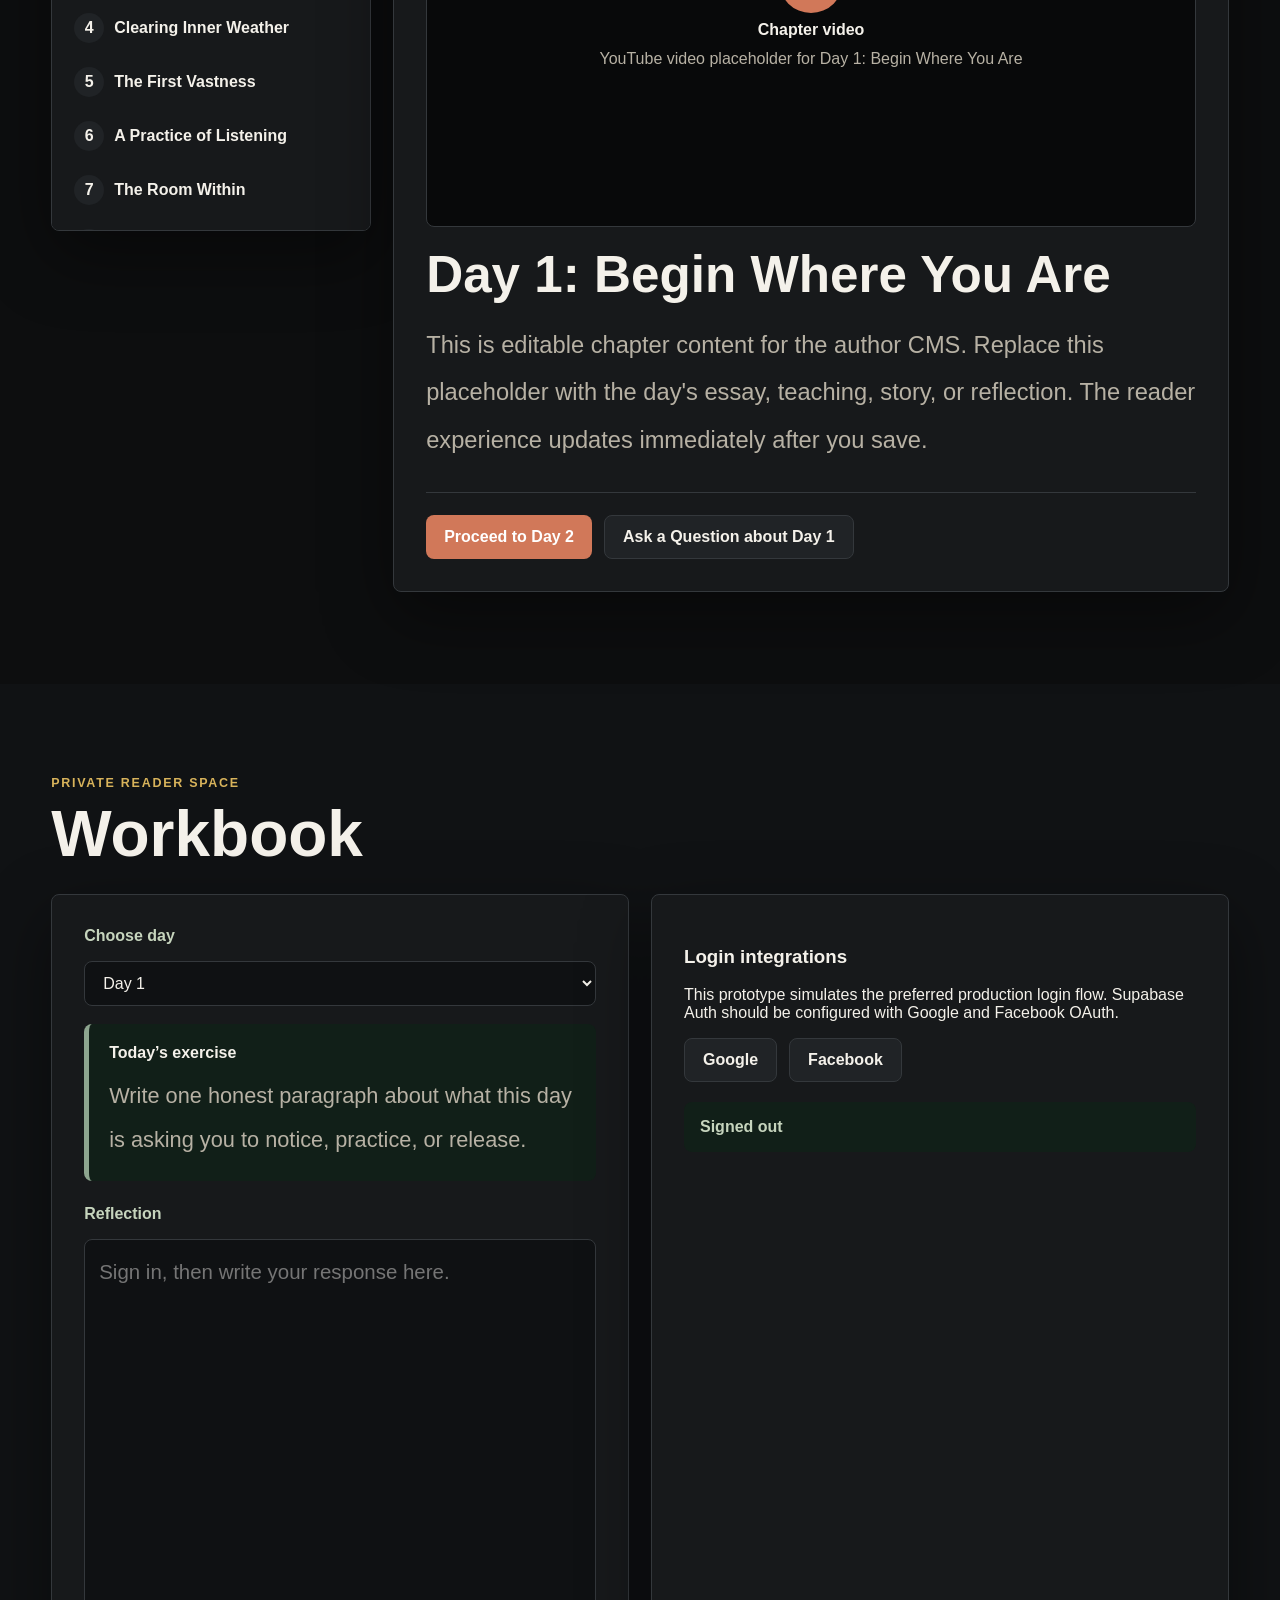
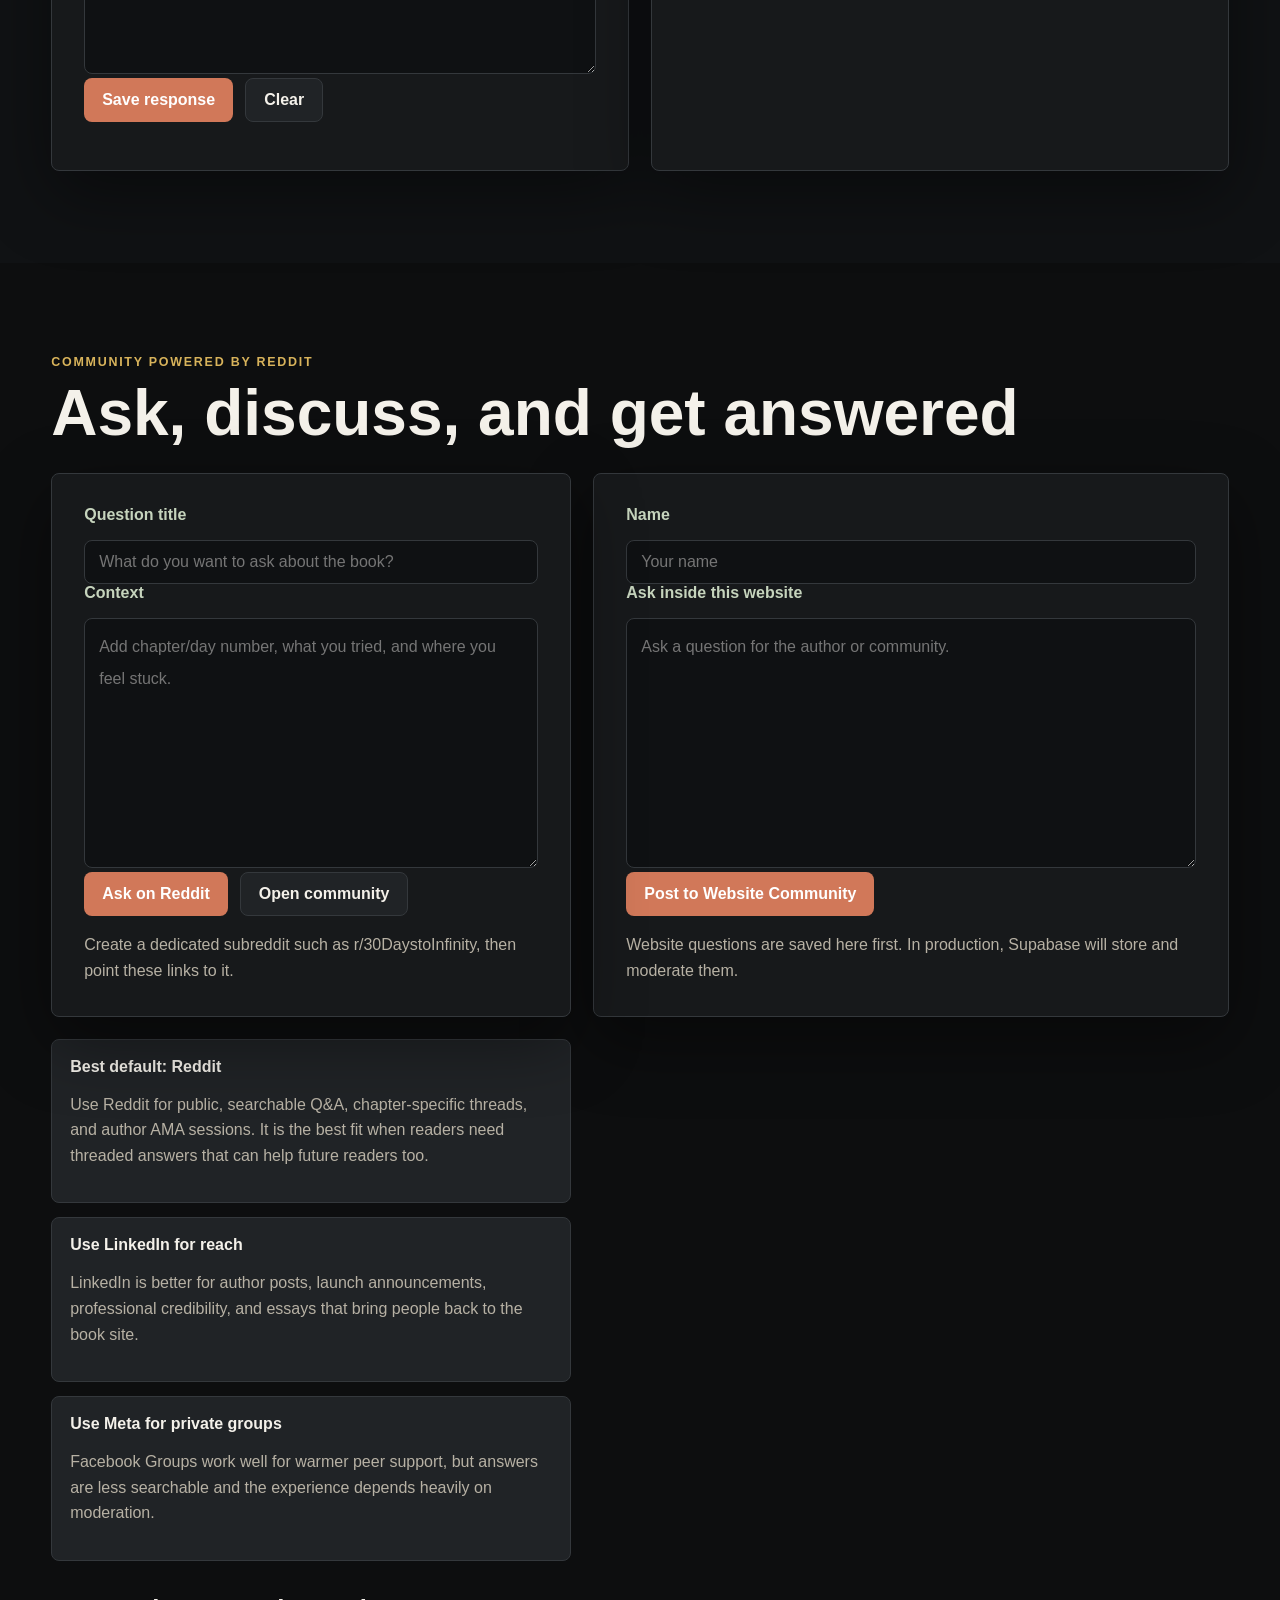
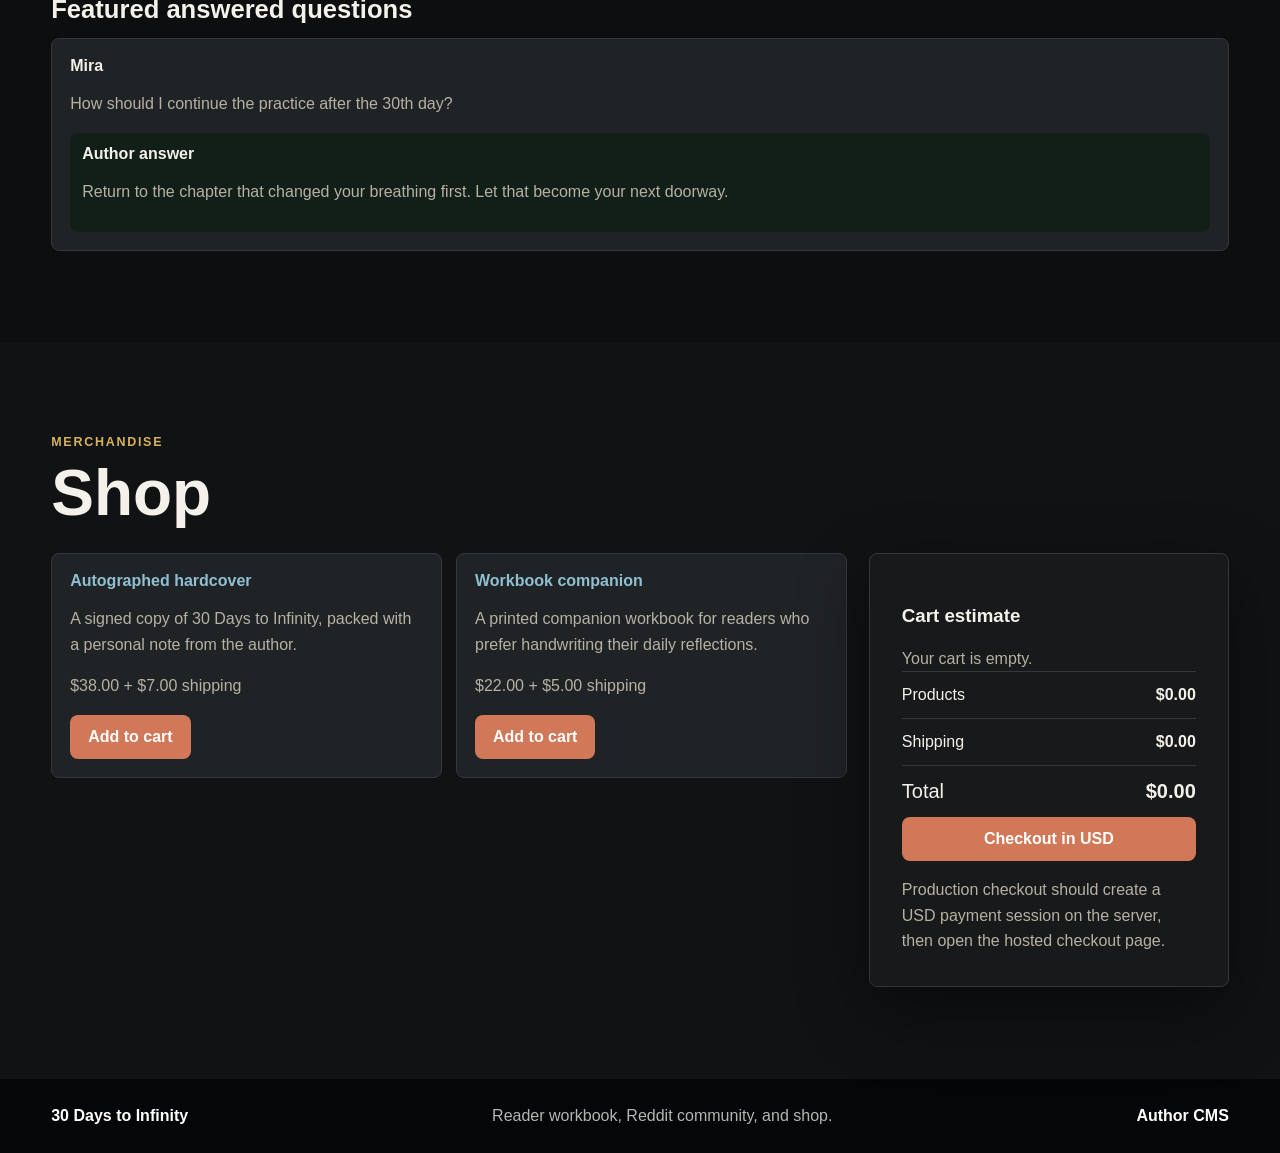
==== commit 7aeb93a8: "Add chapter video placeholders" ====
--- a/index.html
+++ b/index.html
@@ -75,6 +75,7 @@
                 <span id="moonPhaseNote">Day 1 begins in darkness and intention.</span>
               </div>
             </div>
+            <div class="chapter-video" id="chapterVideo"></div>
             <h3 id="chapterTitle"></h3>
             <div class="chapter-body" id="chapterBody"></div>
             <div class="chapter-actions" aria-label="Chapter actions">
--- a/styles.css
+++ b/styles.css
@@ -405,6 +405,51 @@
   margin-top: 4px;
 }
 
+.chapter-video {
+  aspect-ratio: 16 / 9;
+  background: #08090a;
+  border: 1px solid var(--line);
+  border-radius: 8px;
+  margin-top: 22px;
+  overflow: hidden;
+}
+
+.chapter-video iframe {
+  border: 0;
+  height: 100%;
+  width: 100%;
+}
+
+.video-placeholder {
+  align-items: center;
+  color: var(--ink);
+  display: flex;
+  flex-direction: column;
+  gap: 8px;
+  height: 100%;
+  justify-content: center;
+  min-height: 260px;
+  padding: 24px;
+  text-align: center;
+}
+
+.video-placeholder::before {
+  align-items: center;
+  background: var(--terracotta);
+  border-radius: 50%;
+  color: #fff;
+  content: "▶";
+  display: inline-flex;
+  height: 64px;
+  justify-content: center;
+  width: 64px;
+}
+
+.video-placeholder span {
+  color: var(--muted-ink);
+  line-height: 1.5;
+}
+
 .chapter-reader h3 {
   font-size: clamp(1.8rem, 4vw, 3.2rem);
   margin: 18px 0 12px;
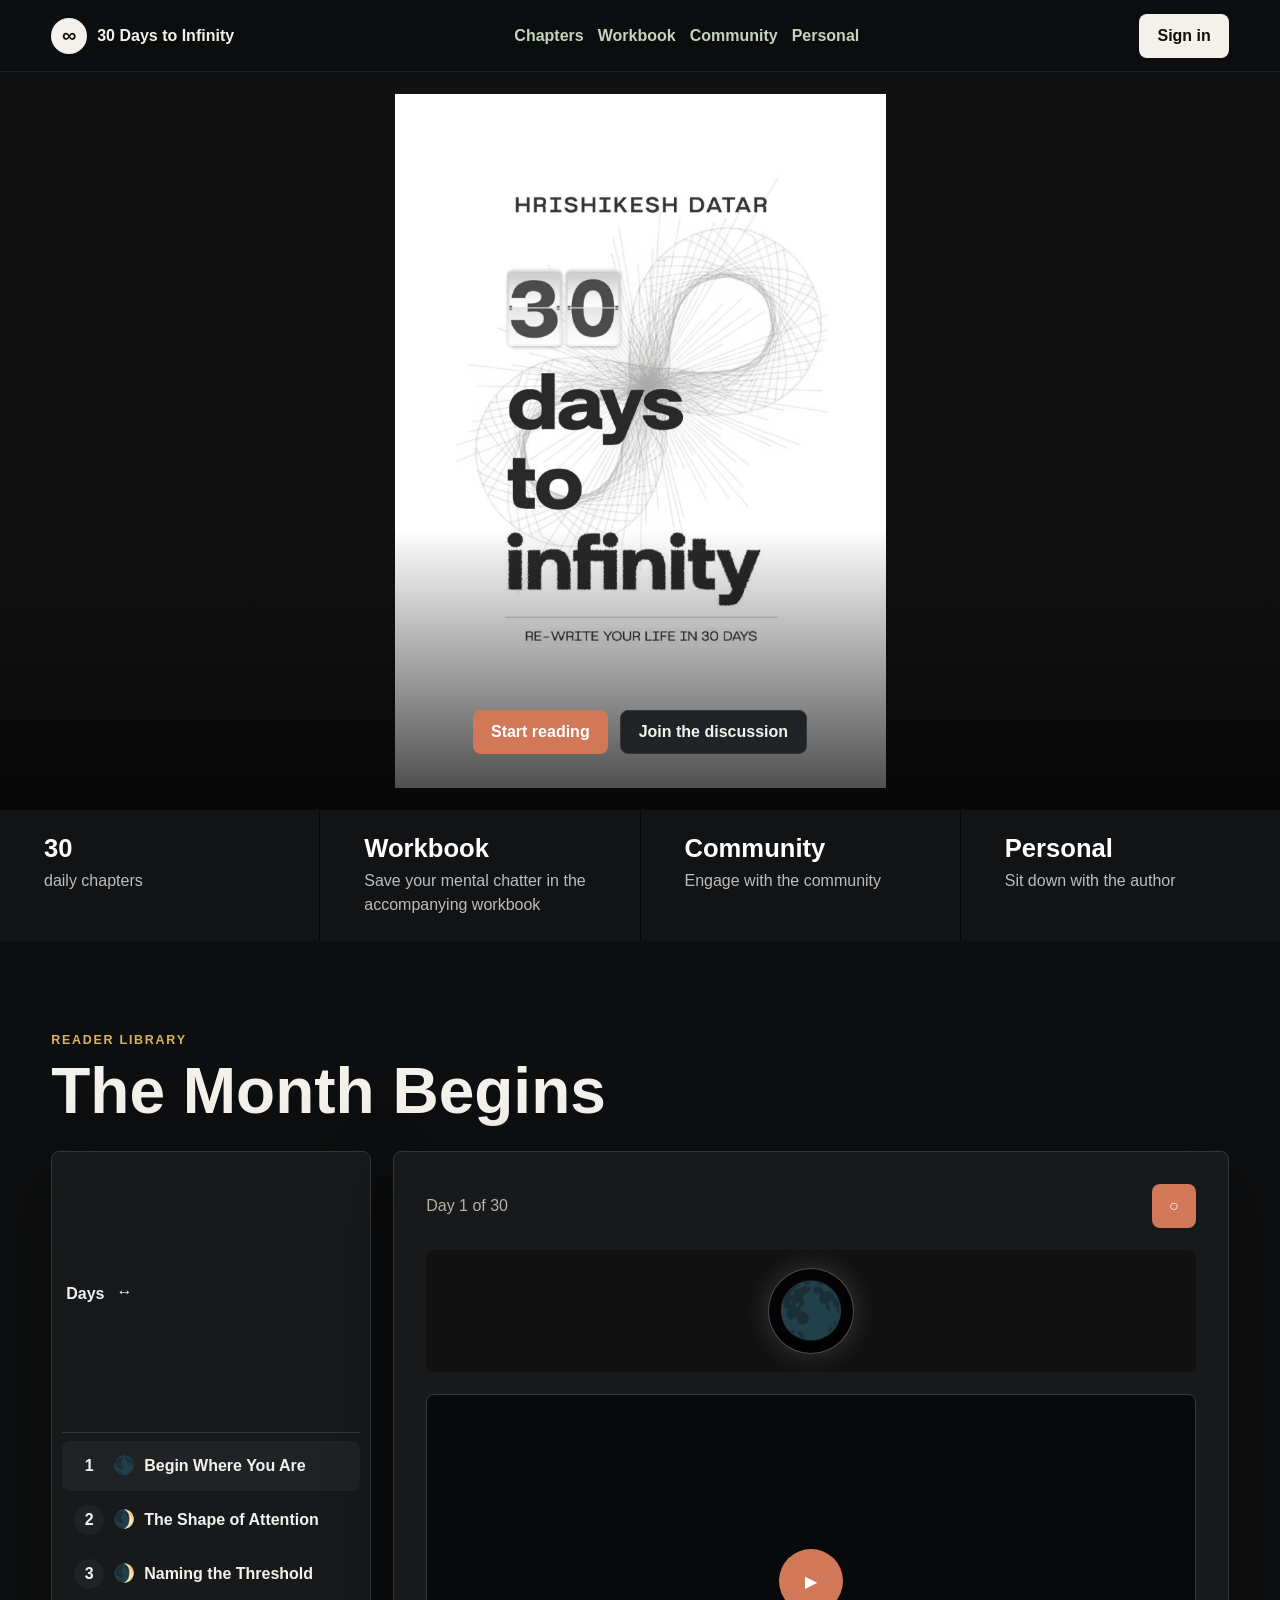
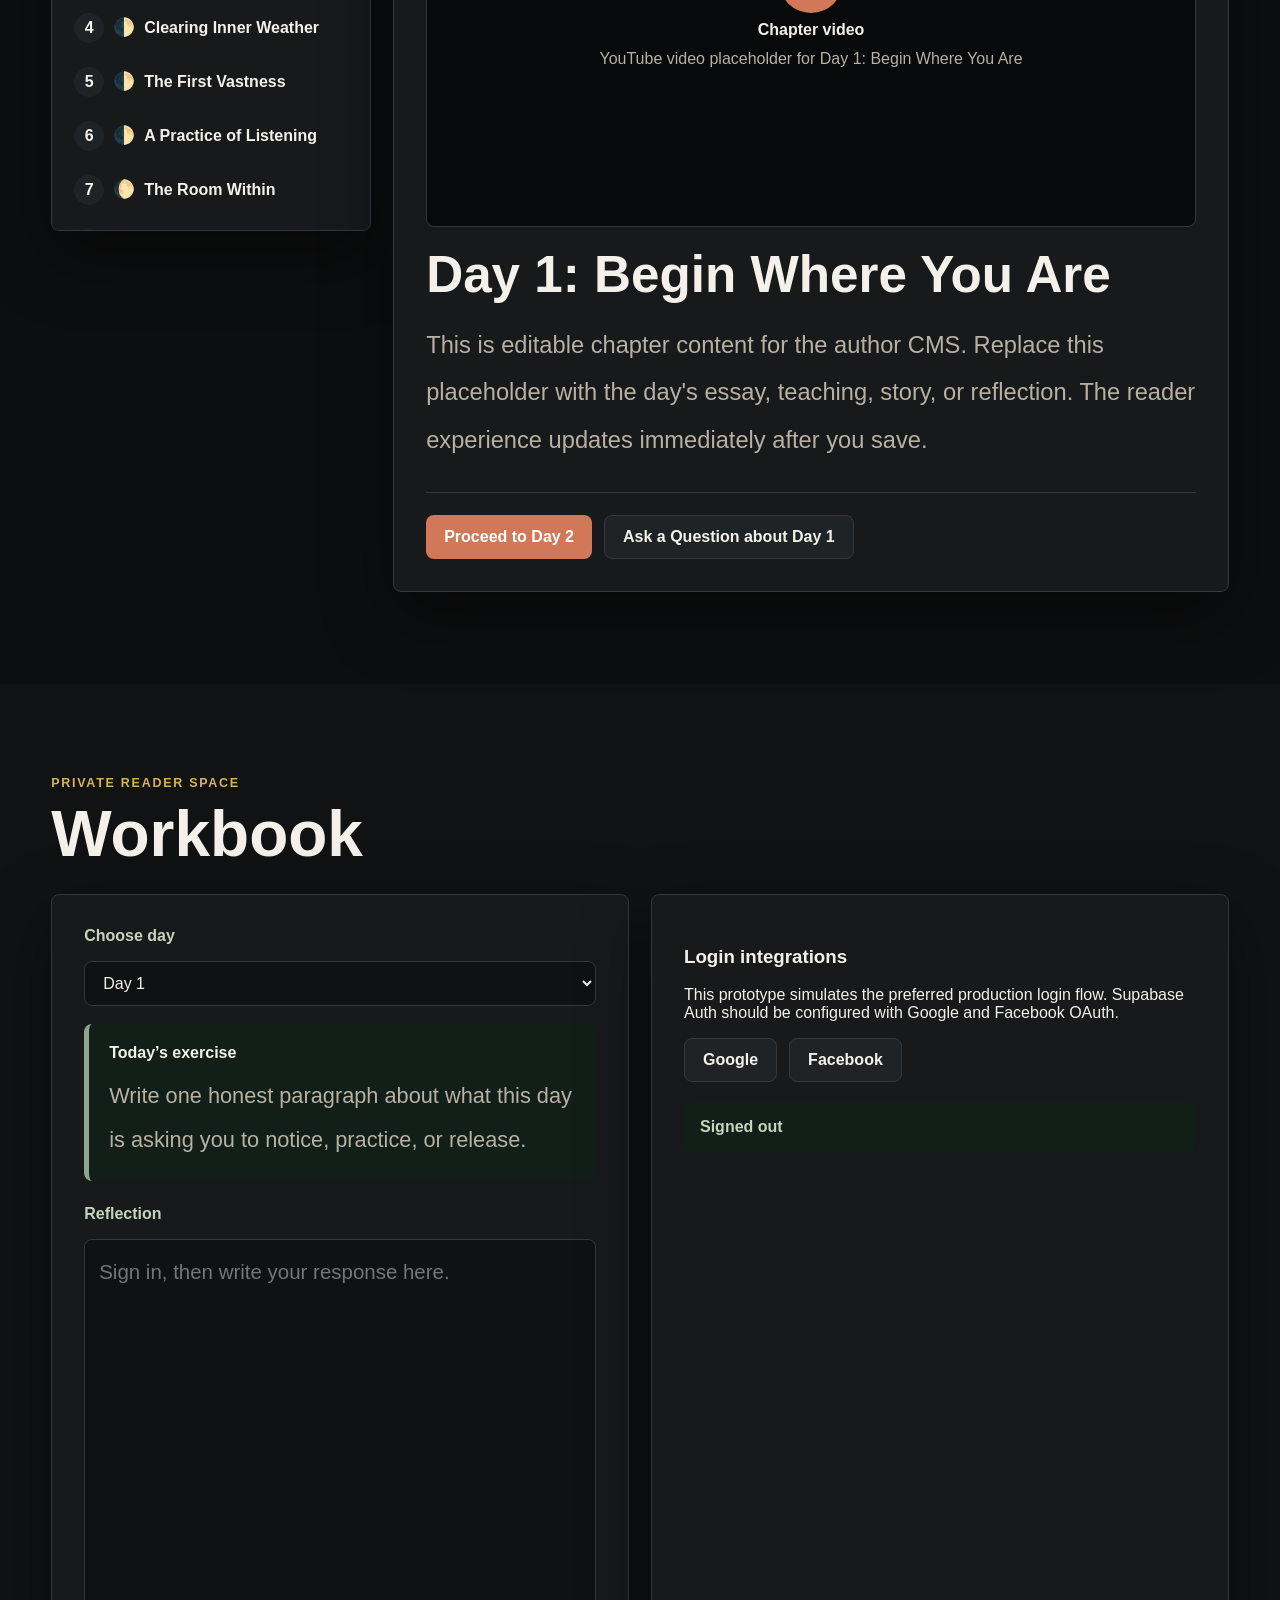
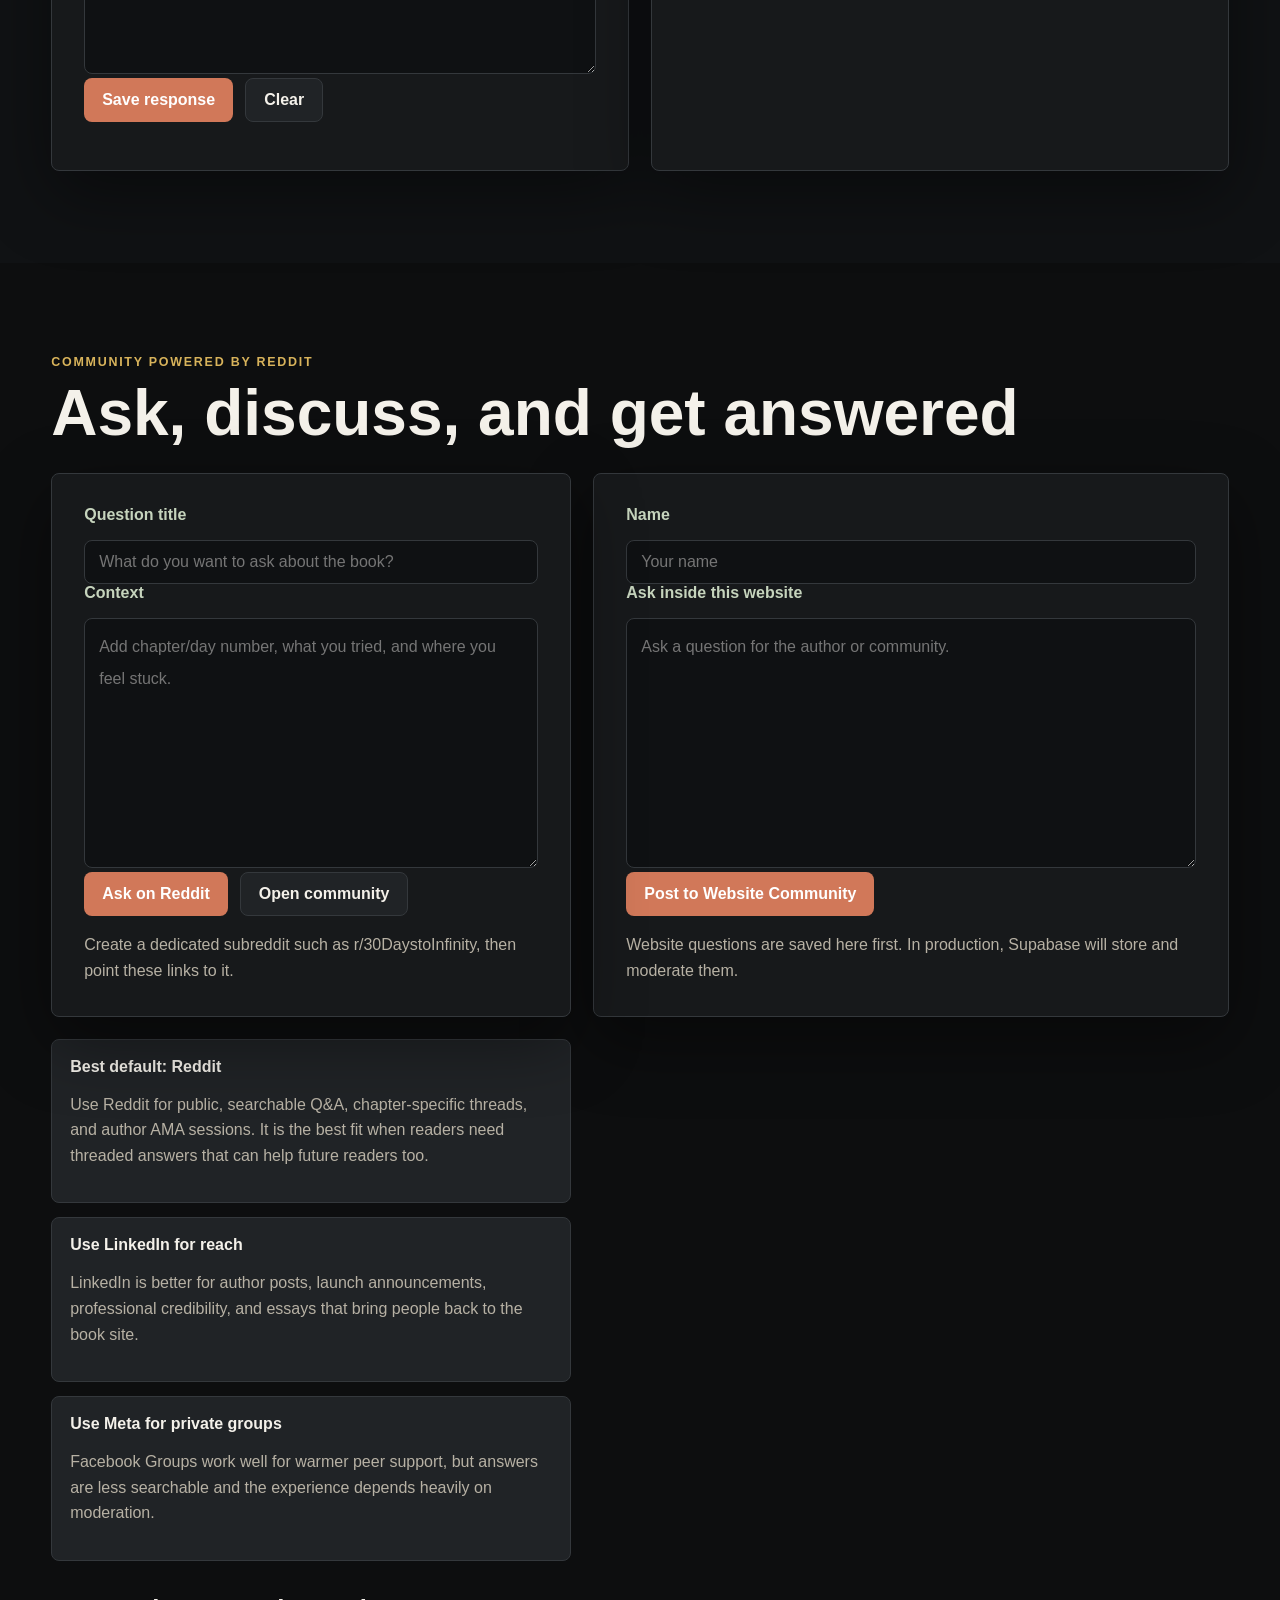
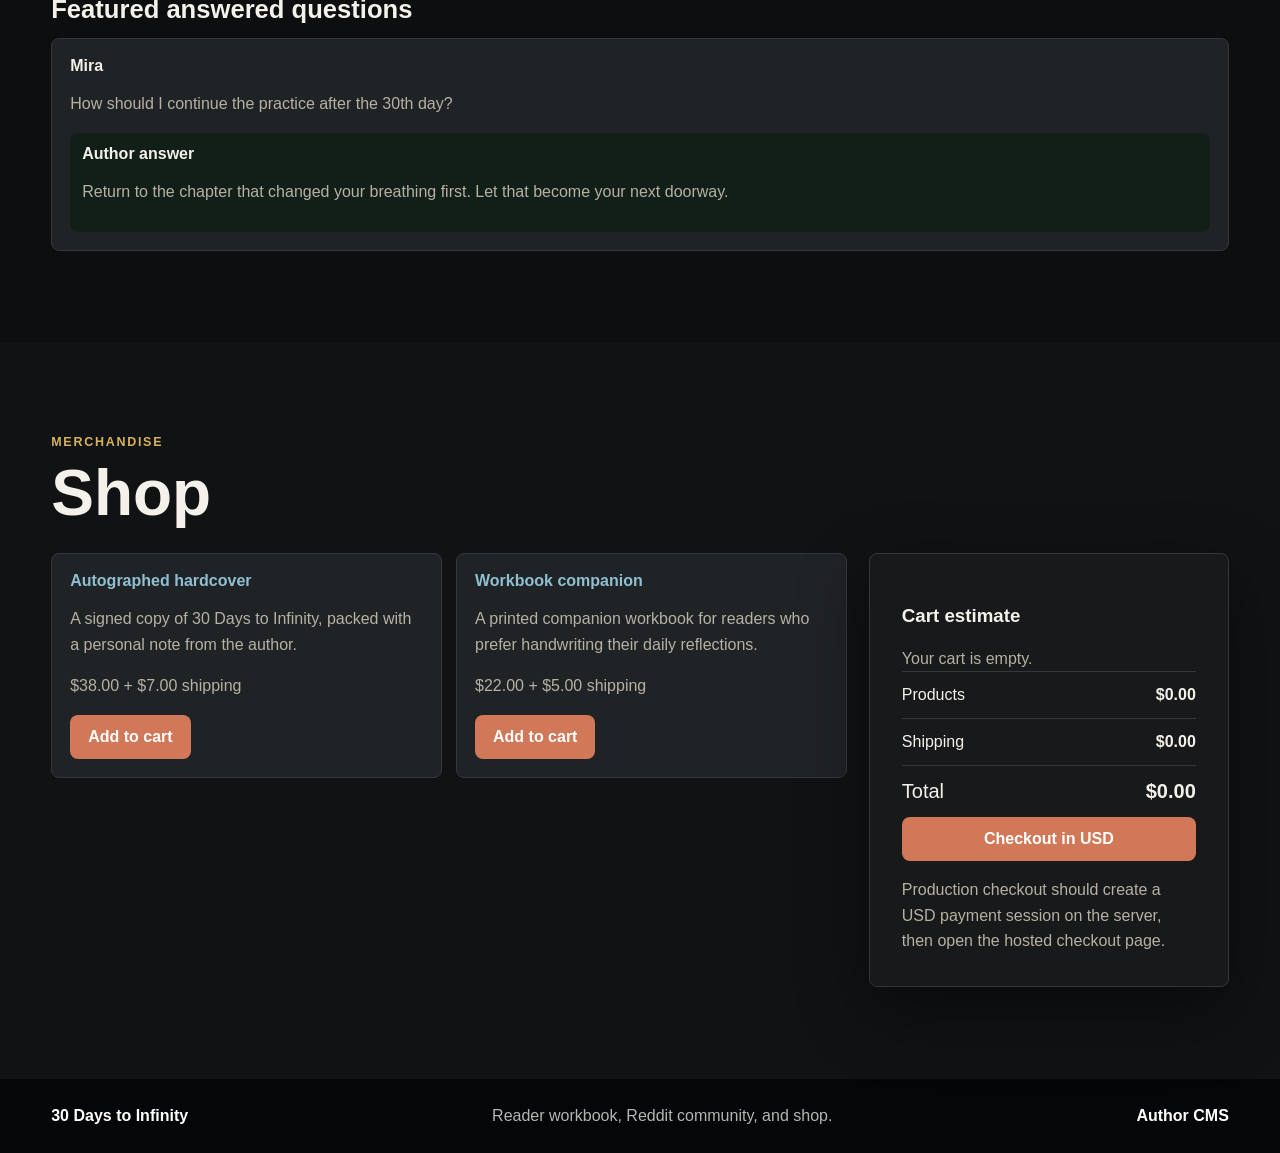
==== commit a493fad1: "Simplify chapter moon display" ====
--- a/index.html
+++ b/index.html
@@ -70,10 +70,6 @@
             </div>
             <div class="moon-phase" id="moonPhase">
               <div class="moon-glyph" id="moonGlyph" aria-hidden="true">🌑</div>
-              <div>
-                <strong id="moonPhaseName">New moon</strong>
-                <span id="moonPhaseNote">Day 1 begins in darkness and intention.</span>
-              </div>
             </div>
             <div class="chapter-video" id="chapterVideo"></div>
             <h3 id="chapterTitle"></h3>
--- a/styles.css
+++ b/styles.css
@@ -311,7 +311,7 @@
   color: var(--ink);
   cursor: pointer;
   display: flex;
-  gap: 10px;
+  gap: 8px;
   font-weight: 700;
   margin-bottom: 4px;
   min-height: 46px;
@@ -330,6 +330,14 @@
   justify-content: center;
 }
 
+.chapter-list-moon {
+  align-items: center;
+  display: inline-flex;
+  flex: 0 0 24px;
+  font-size: 1.1rem;
+  justify-content: center;
+}
+
 .chapter-nav-minimized .chapter-list button {
   justify-content: center;
   padding: 8px;
@@ -370,7 +378,7 @@
   border-radius: 8px;
   color: #fff;
   display: flex;
-  gap: 18px;
+  justify-content: center;
   margin-top: 22px;
   padding: 18px;
 }
@@ -394,17 +402,6 @@
   width: 86px;
 }
 
-.moon-phase strong,
-.moon-phase span {
-  display: block;
-}
-
-.moon-phase span {
-  color: rgba(255, 255, 255, 0.72);
-  line-height: 1.5;
-  margin-top: 4px;
-}
-
 .chapter-video {
   aspect-ratio: 16 / 9;
   background: #08090a;
